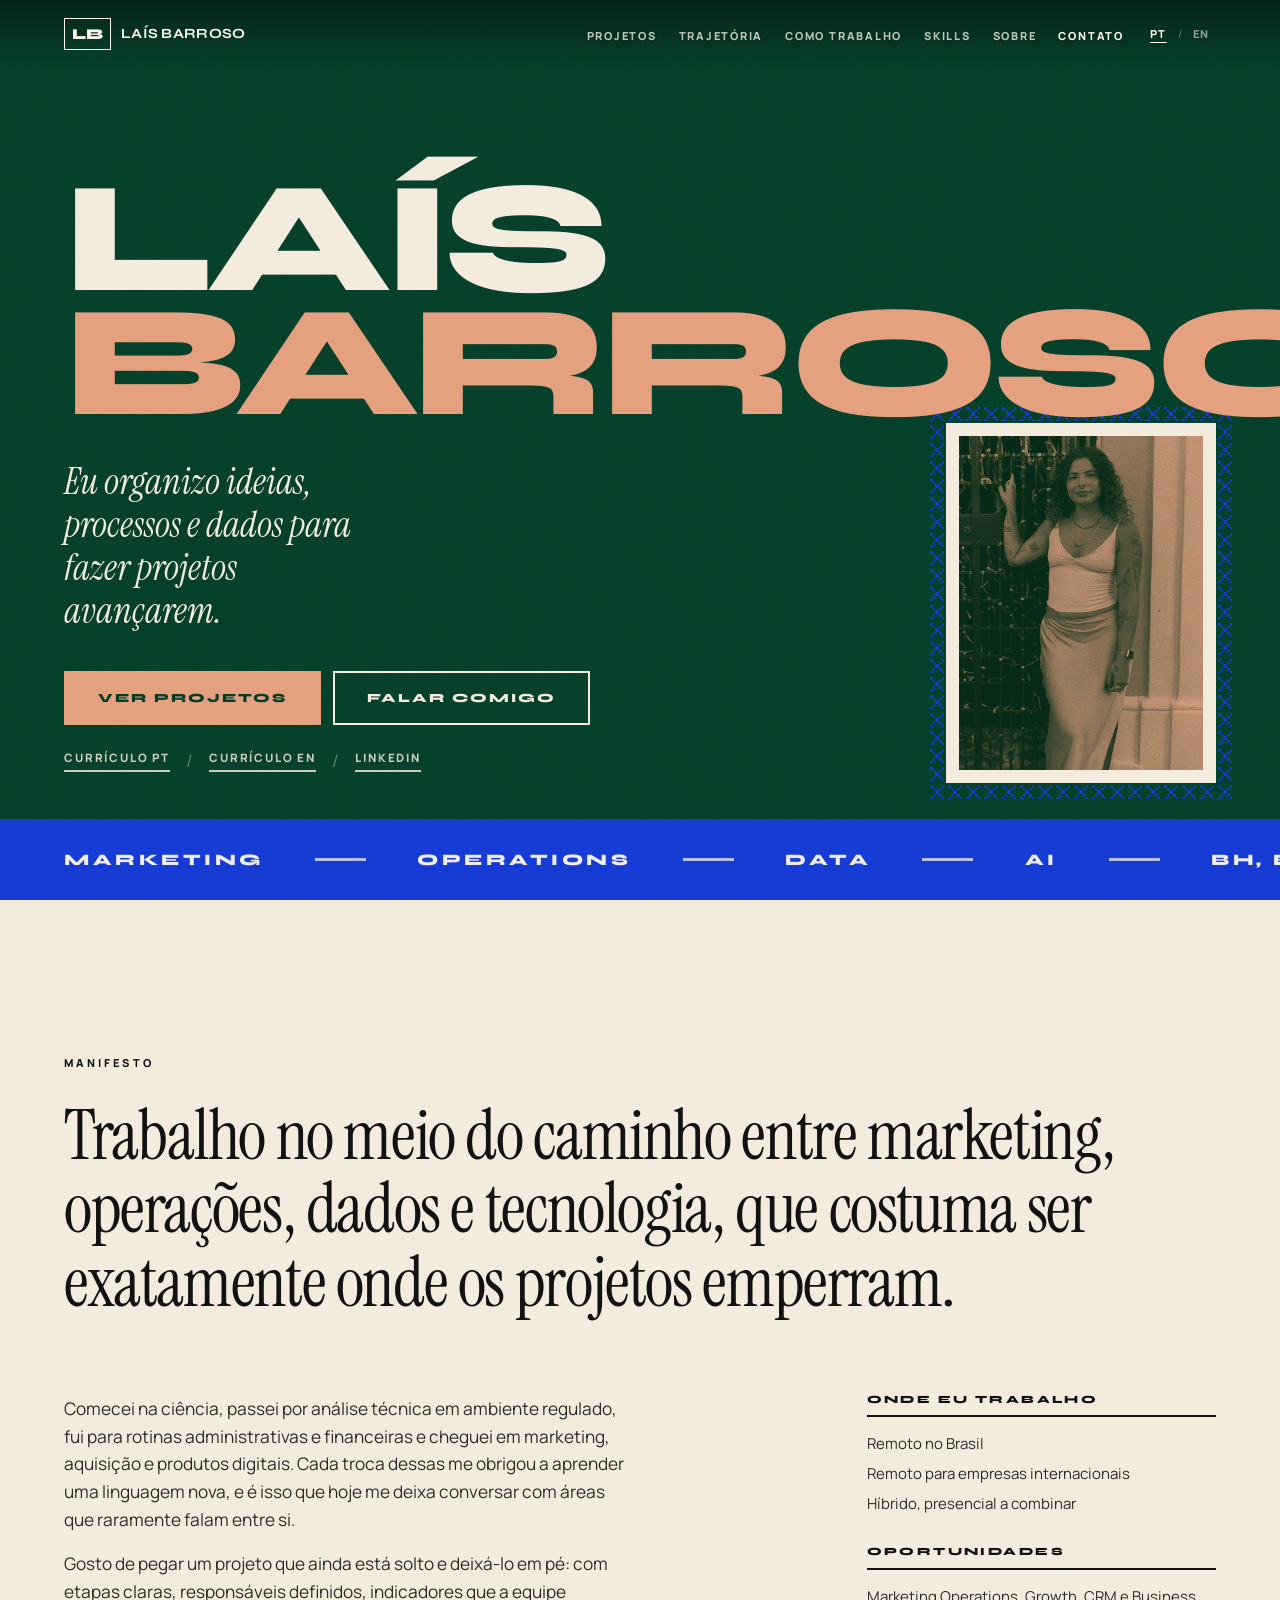
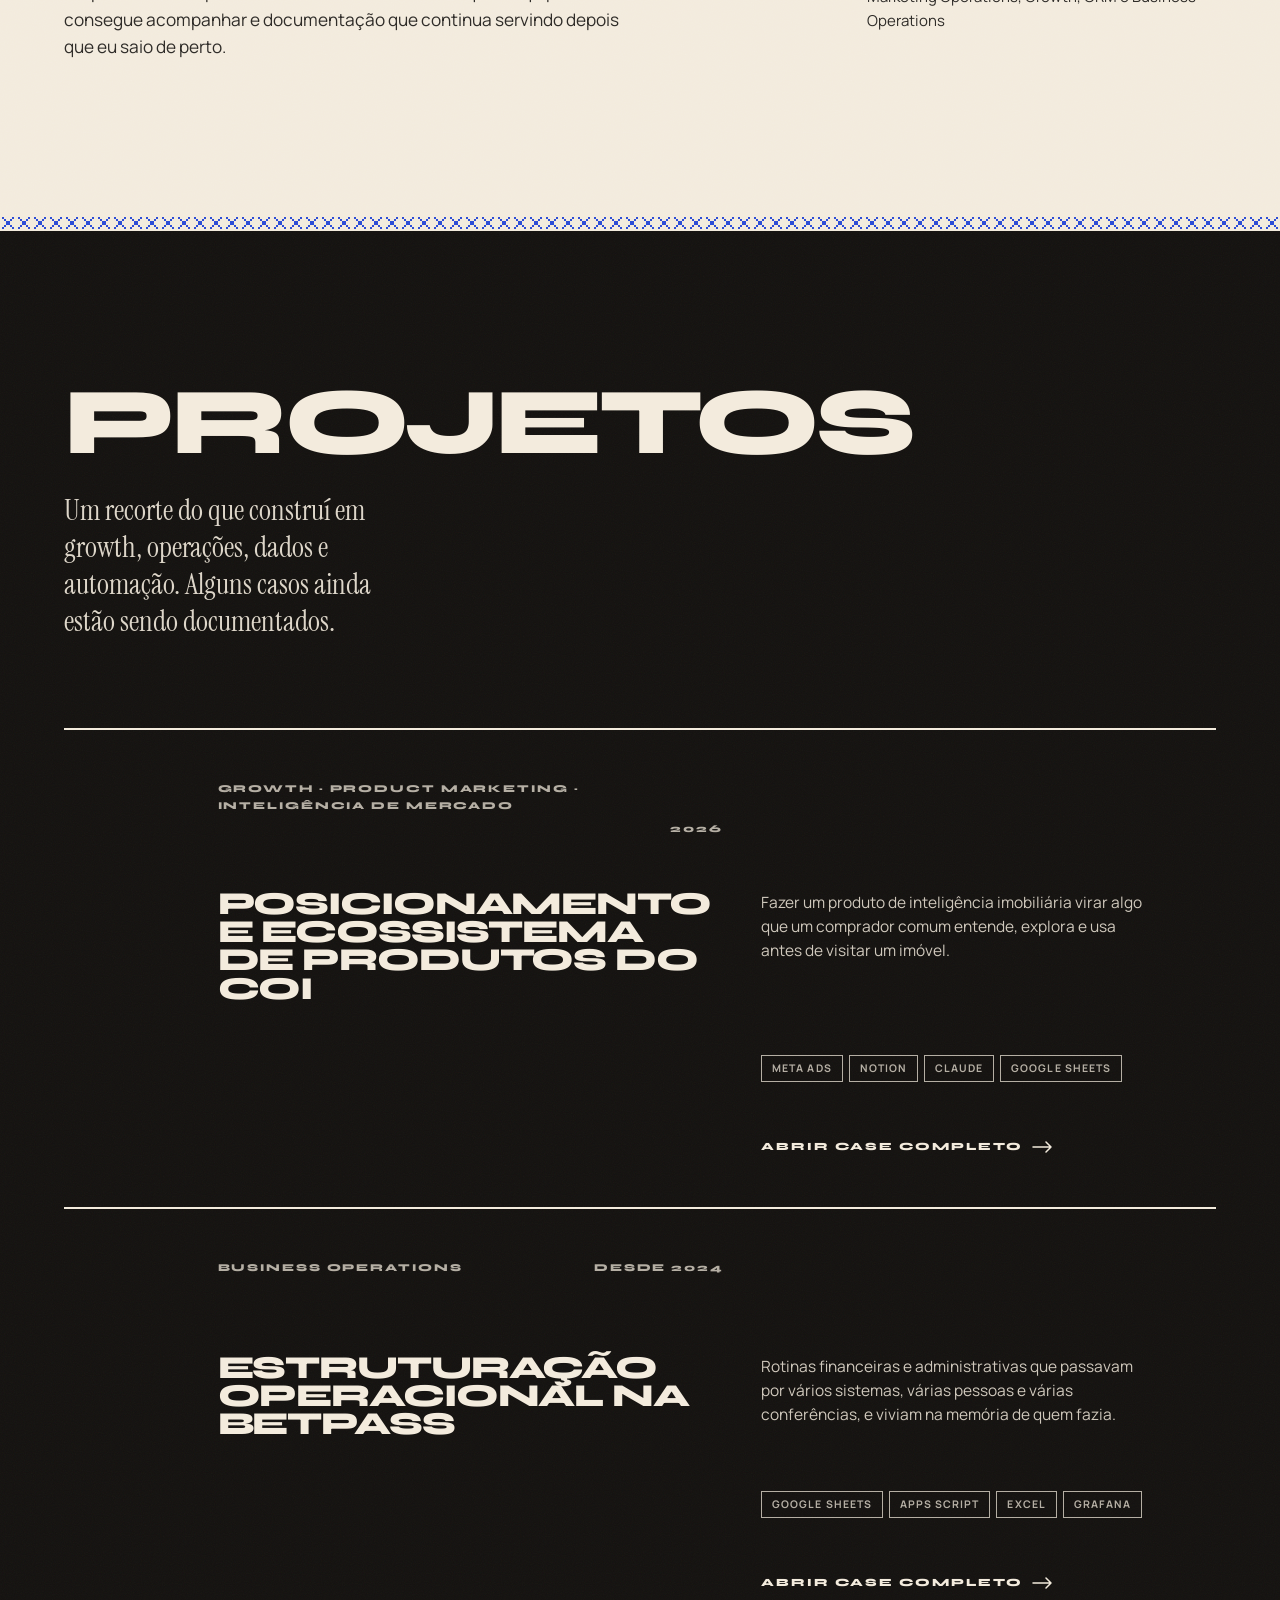
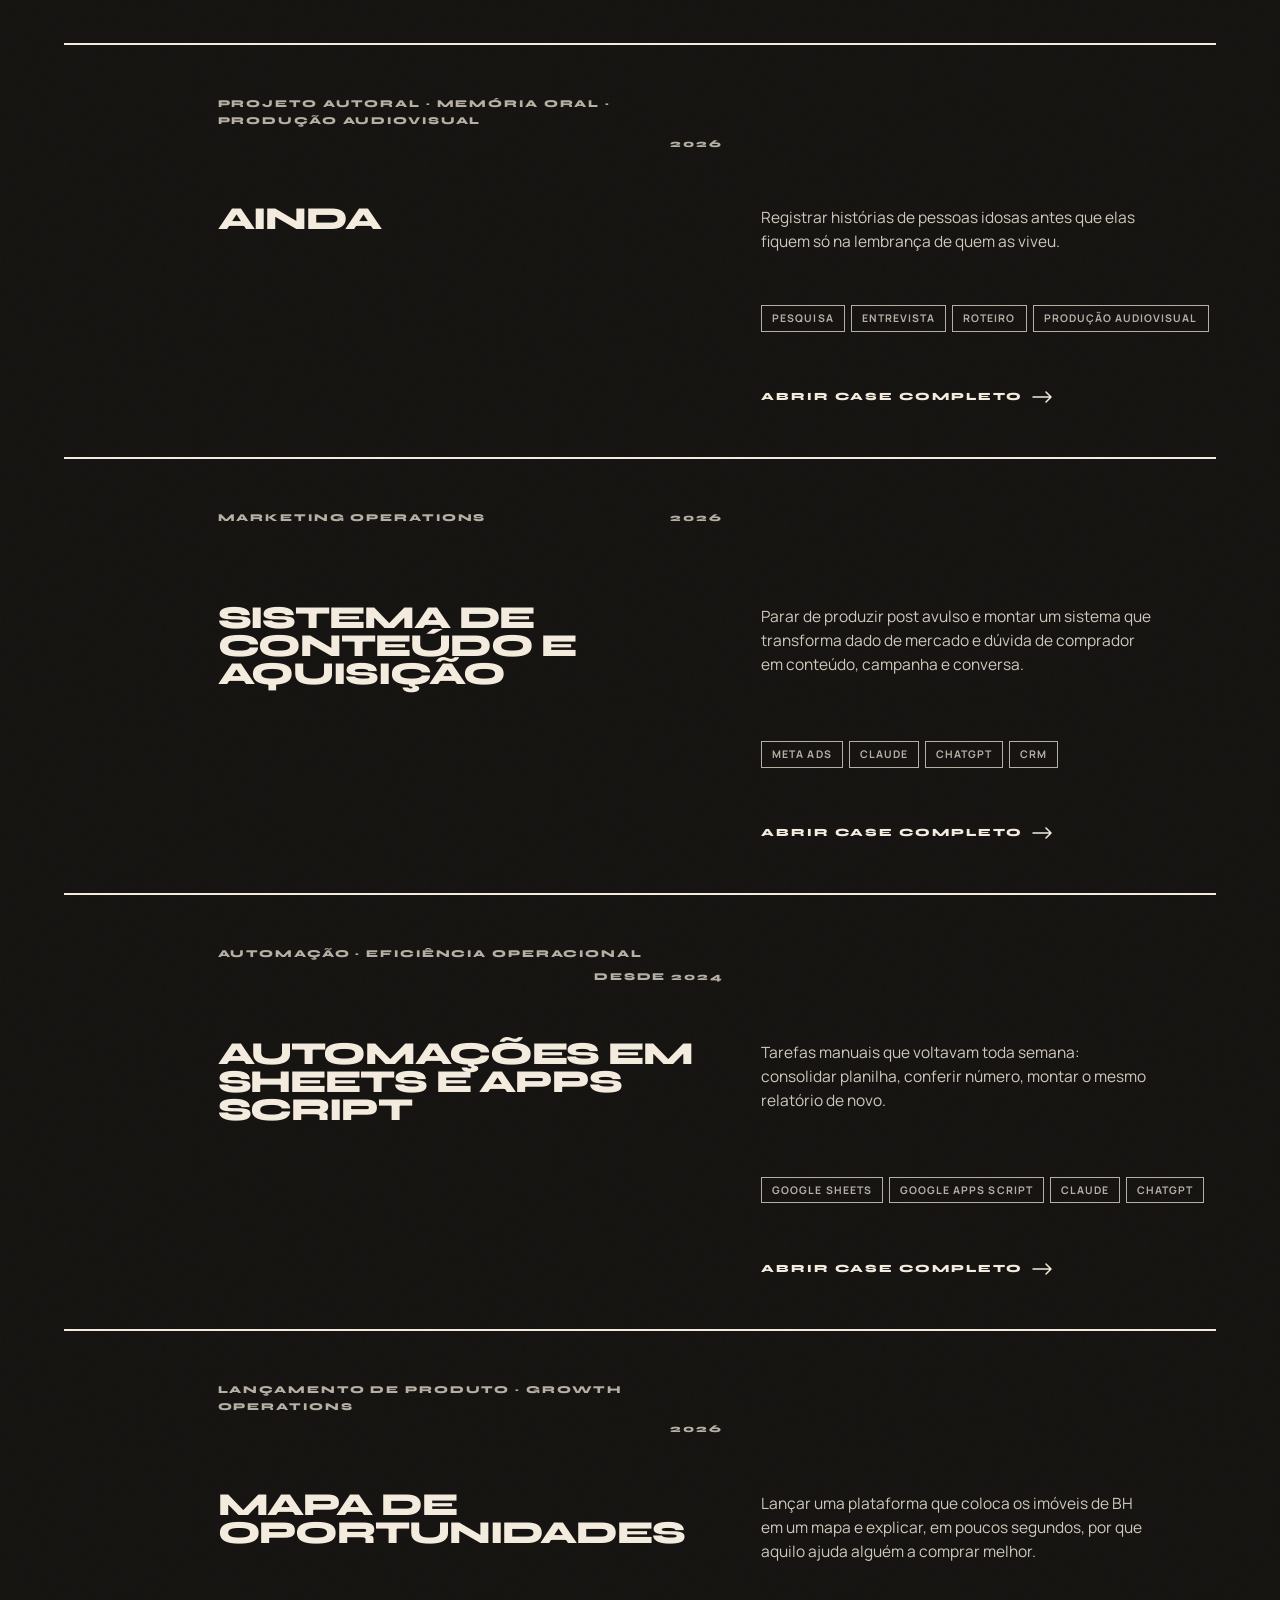
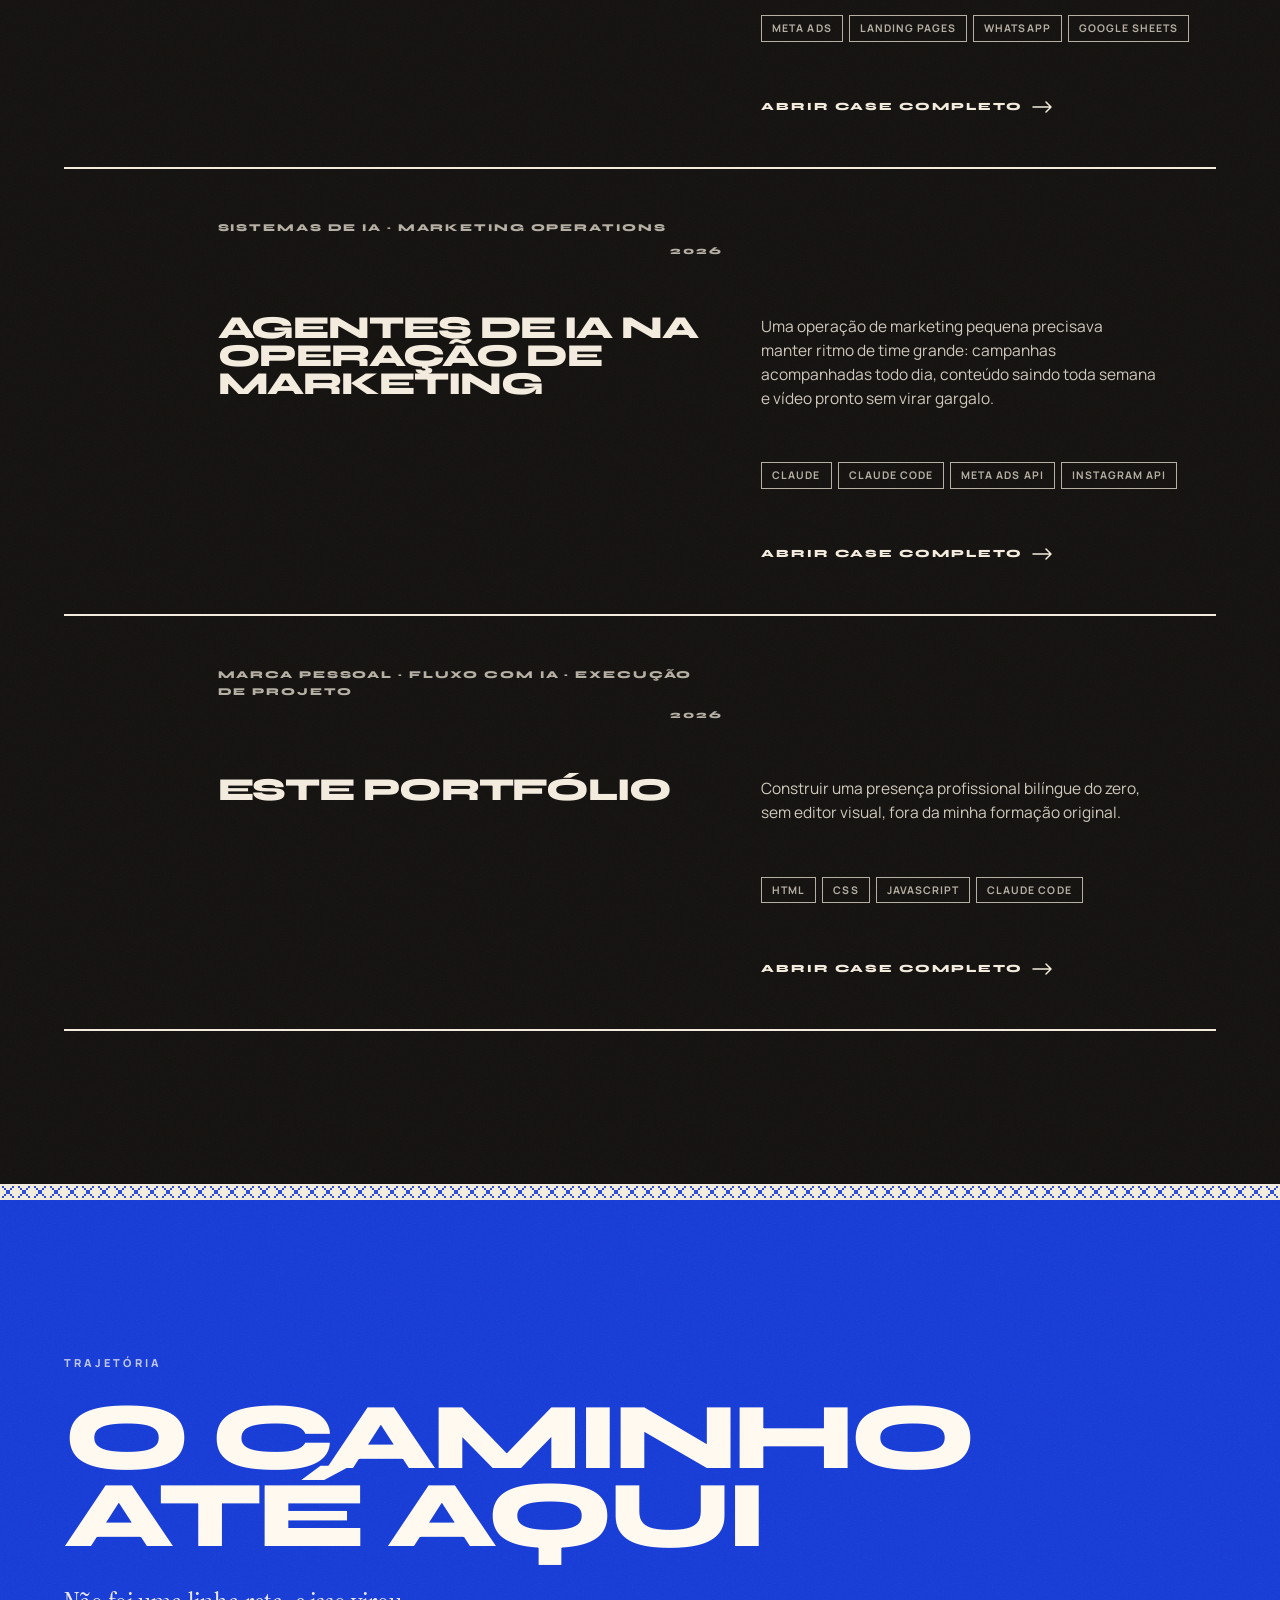
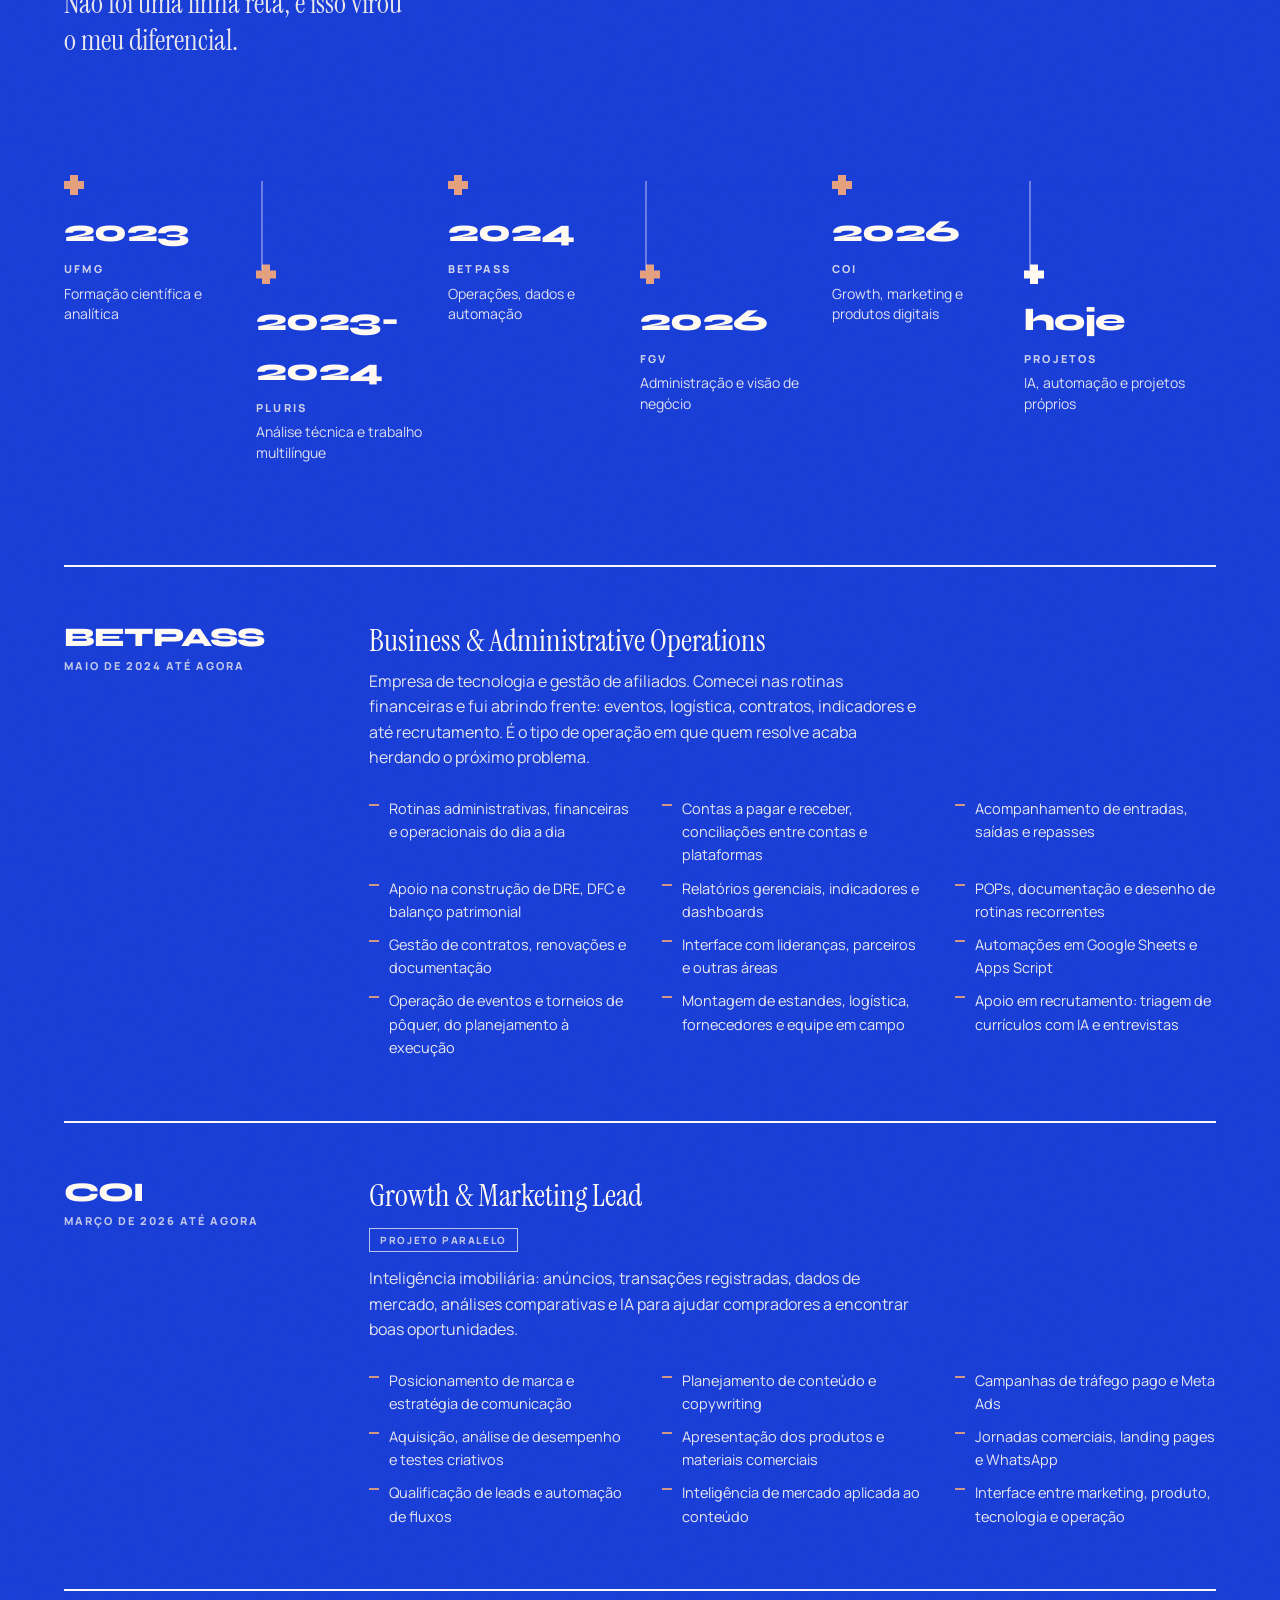
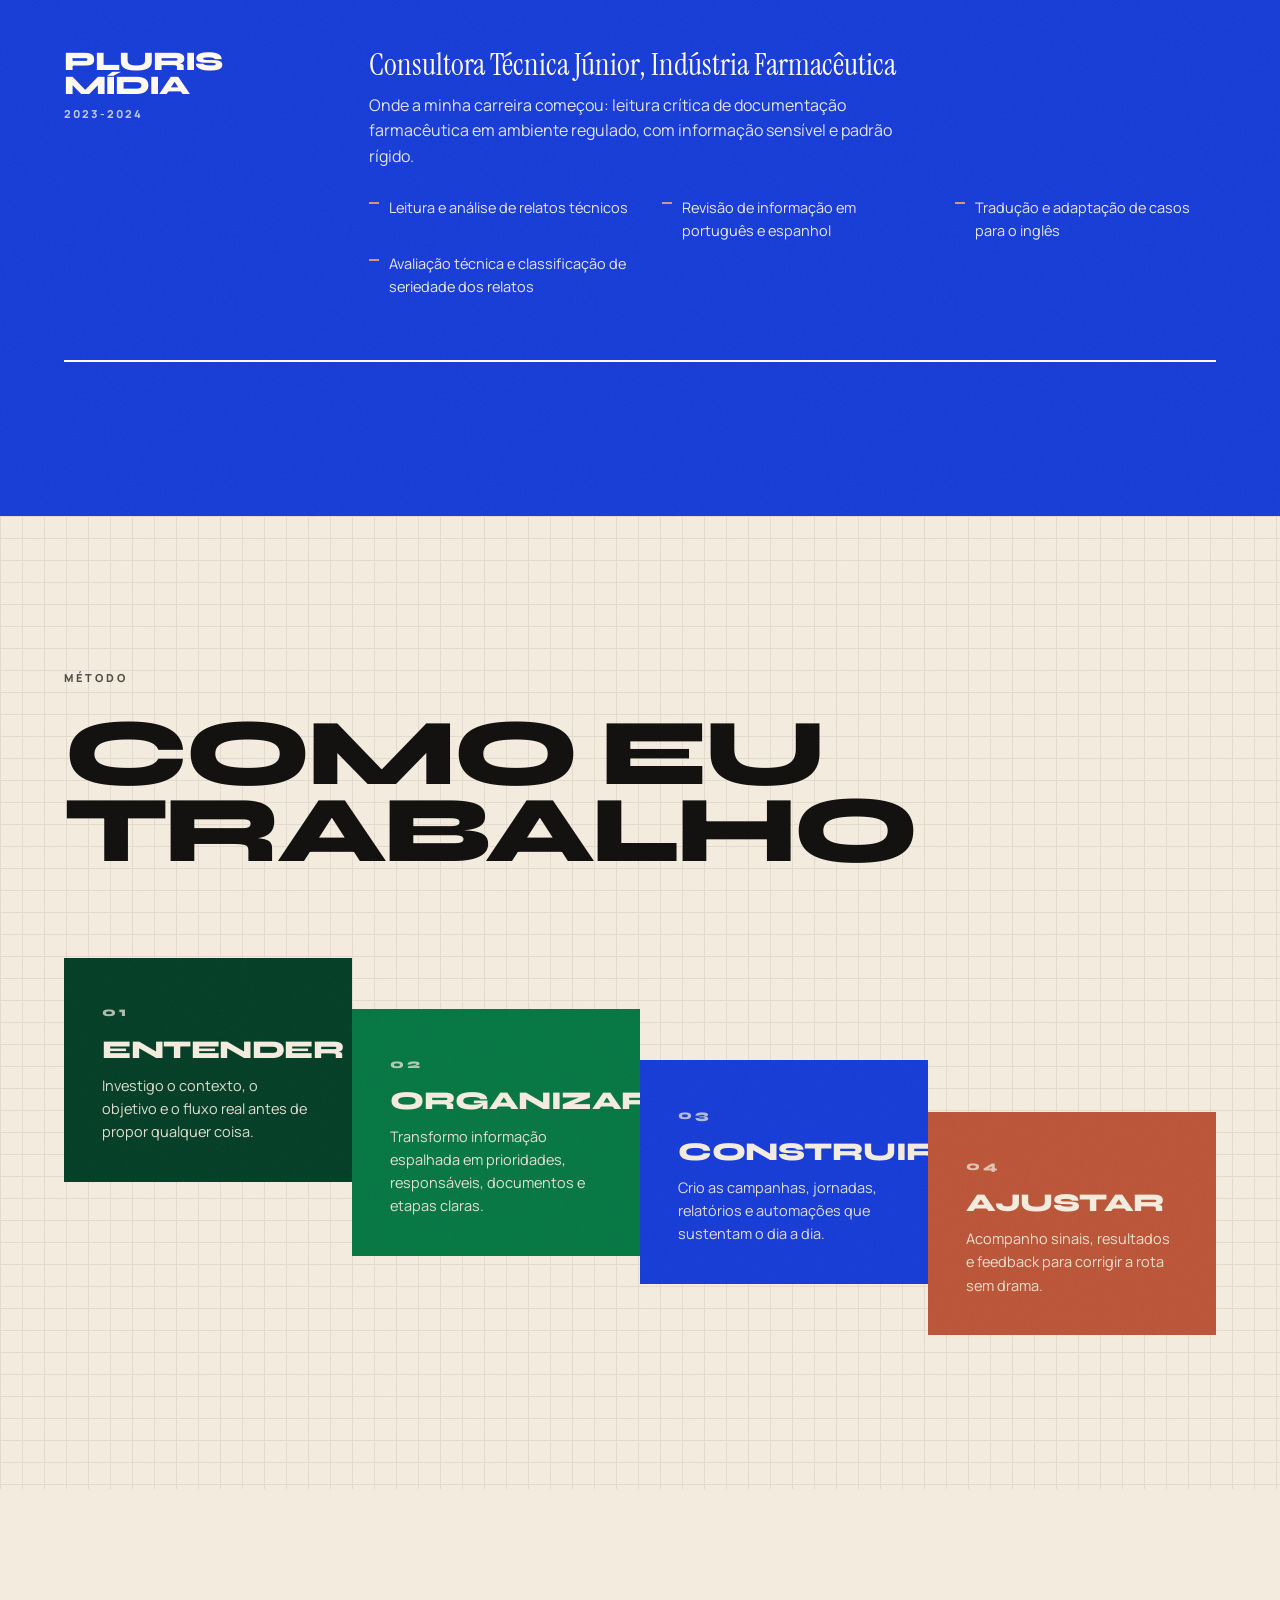
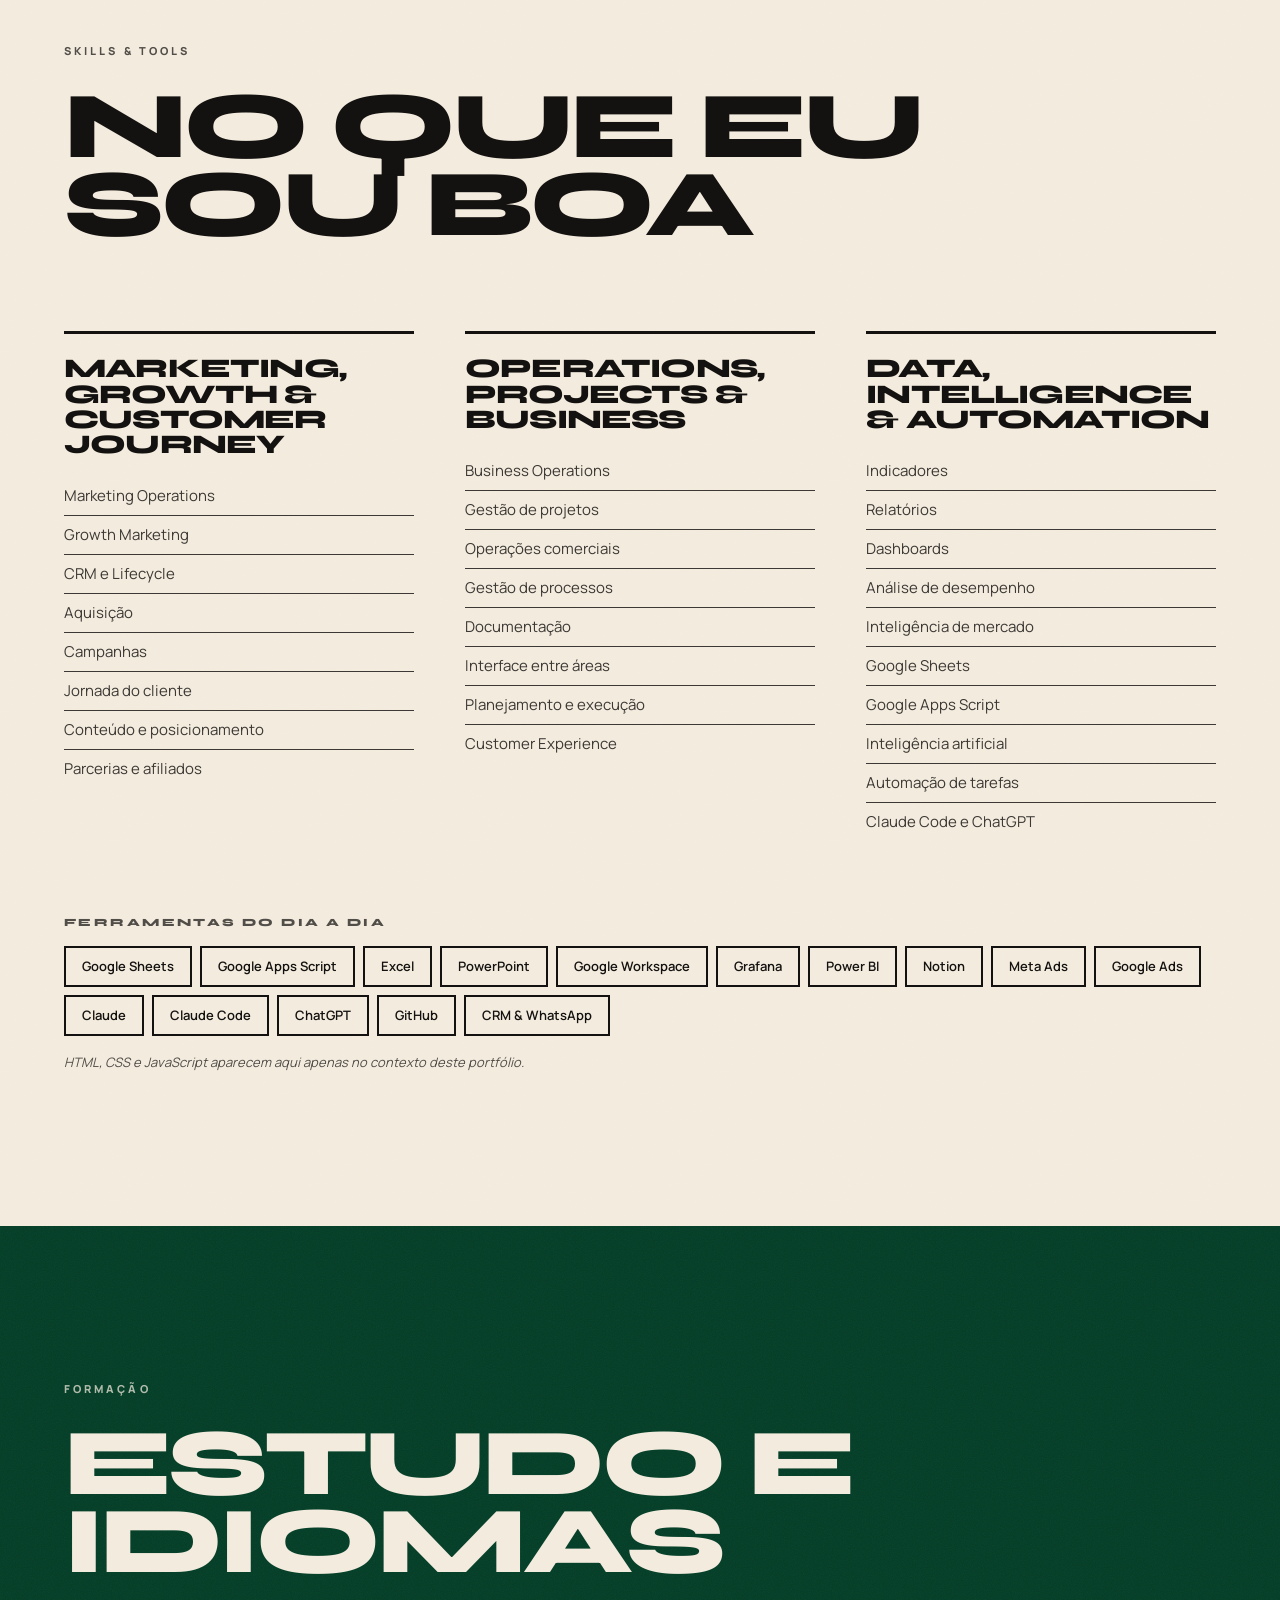
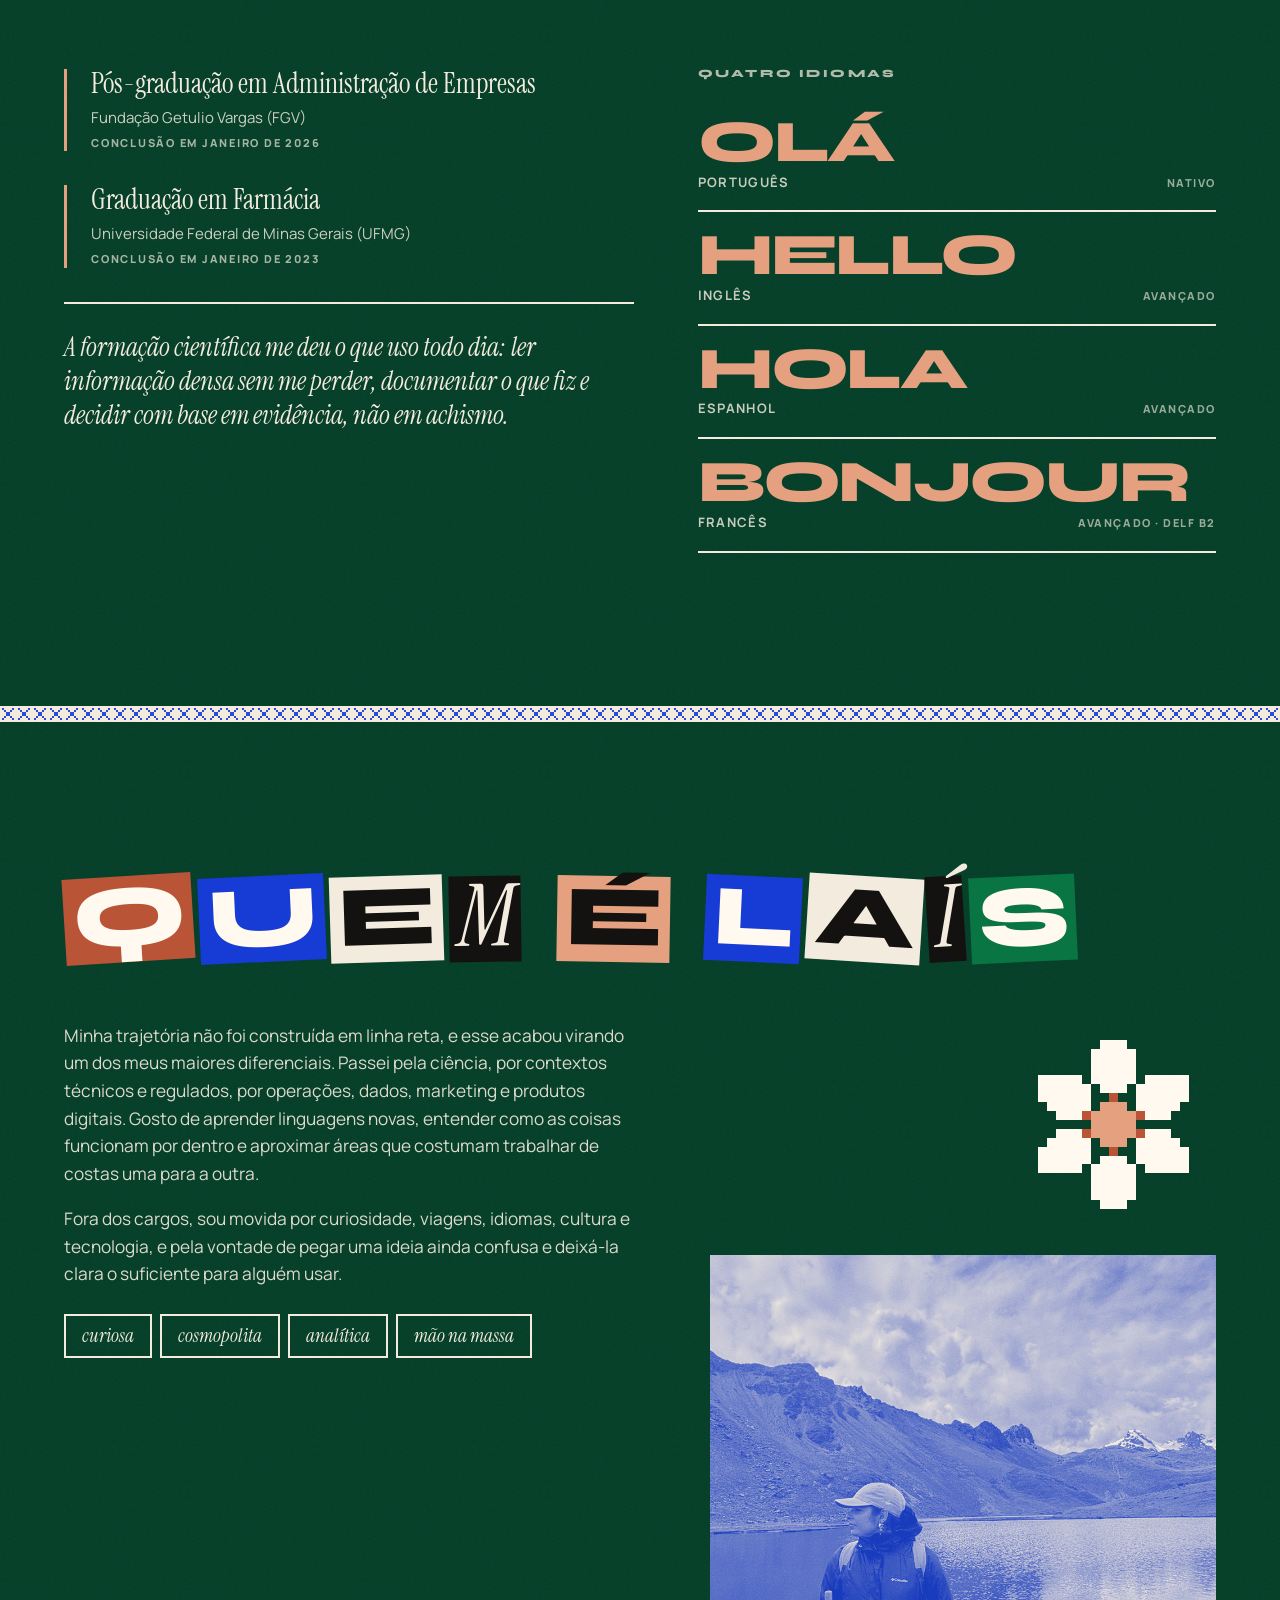
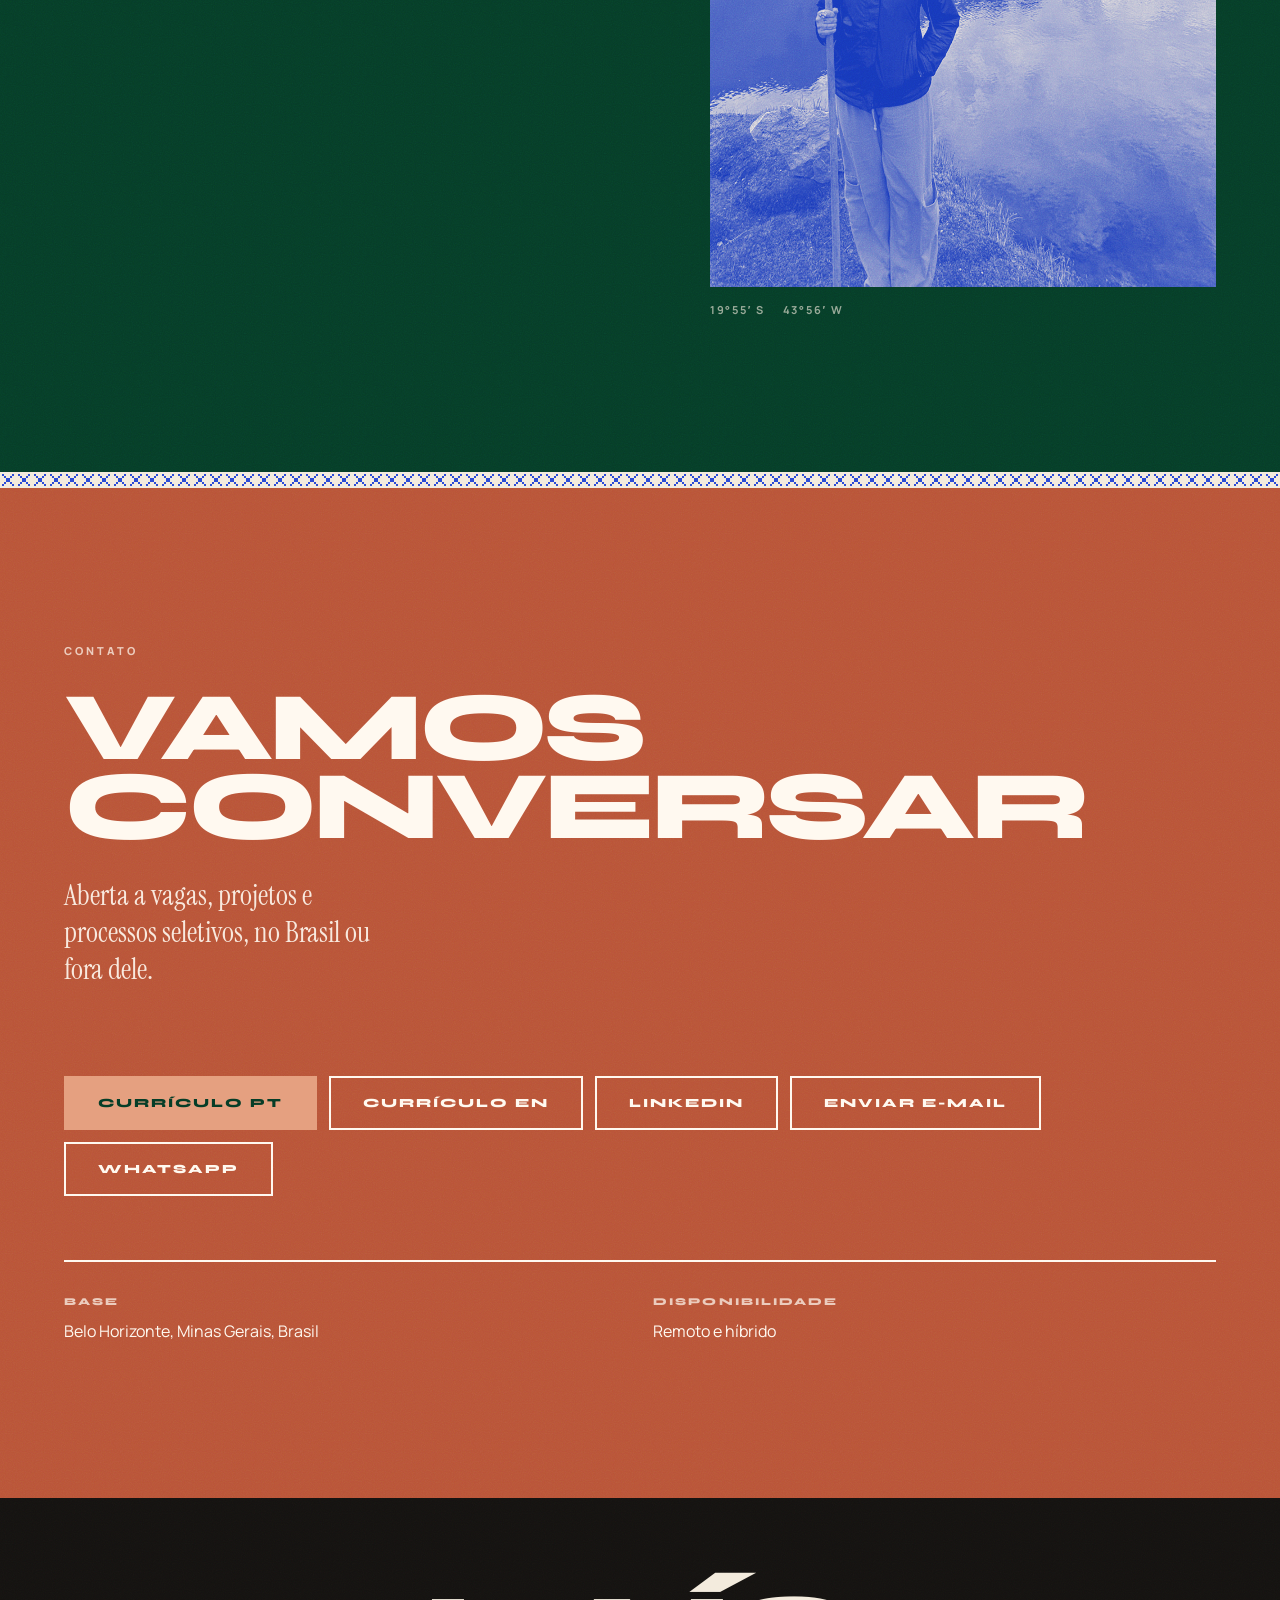
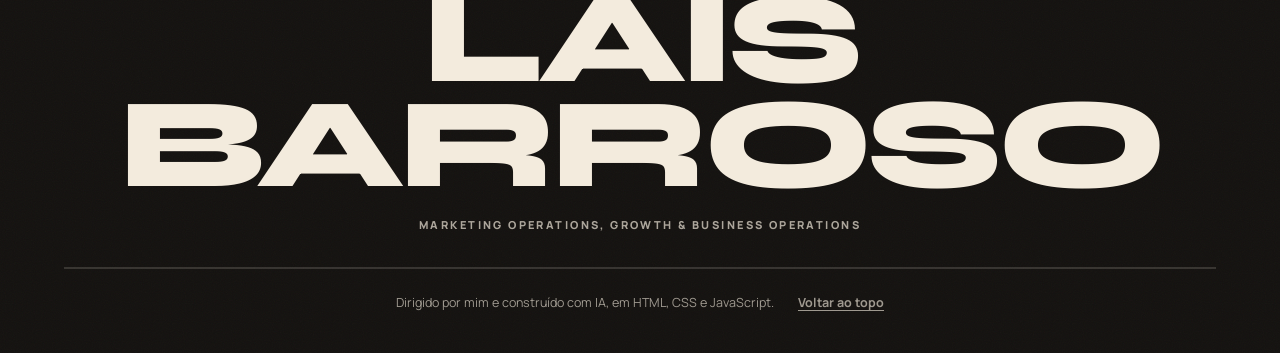
==== index.html @ 5da49f1d "copy: bloco "onde eu trabalho" sem citar cidade Co-Authored-By: Claude Opus 5 (1M context) <noreply@" ====
<!DOCTYPE html>
<html lang="pt-BR" class="no-js">
<head>
  <meta charset="UTF-8">
  <meta name="viewport" content="width=device-width, initial-scale=1">

  <title>Laís Barroso · Marketing Operations, Growth &amp; Business Operations</title>
  <meta name="description" content="Laís Barroso trabalha entre marketing, operações, dados e tecnologia. Portfólio de projetos em growth, business operations, inteligência de mercado e automação, em Belo Horizonte.">
  <meta name="author" content="Laís Barroso">
  <meta name="robots" content="index, follow">
  <meta name="theme-color" content="#681F36">
  <link rel="canonical" href="https://lais-b.github.io/lais-barroso-portfolio/">

  <!-- Open Graph -->
  <meta property="og:type" content="profile">
  <meta property="og:site_name" content="Laís Barroso">
  <meta property="og:locale" content="pt_BR">
  <meta property="og:locale:alternate" content="en_US">
  <meta property="og:title" content="Laís Barroso · Marketing Operations, Growth &amp; Business Operations">
  <meta property="og:description" content="Eu organizo ideias, processos e dados para fazer projetos avançarem. Projetos em growth, operações, inteligência de mercado e automação.">
  <meta property="og:url" content="https://lais-b.github.io/lais-barroso-portfolio/">
  <meta property="og:image" content="https://lais-b.github.io/lais-barroso-portfolio/assets/imagens/og-image.jpg">
  <meta property="og:image:alt" content="Laís Barroso · Marketing Operations, Growth &amp; Business Operations">
  <meta property="profile:first_name" content="Laís">
  <meta property="profile:last_name" content="Barroso">

  <!-- Twitter -->
  <meta name="twitter:card" content="summary_large_image">
  <meta name="twitter:title" content="Laís Barroso · Marketing Operations, Growth &amp; Business Operations">
  <meta name="twitter:description" content="Eu organizo ideias, processos e dados para fazer projetos avançarem.">
  <meta name="twitter:image" content="https://lais-b.github.io/lais-barroso-portfolio/assets/imagens/og-image.jpg">

  <!-- Favicon. O ?v= muda o endereço quando o desenho muda: sem isso o
       navegador continua mostrando o ícone antigo que ele guardou. -->
  <link rel="icon" type="image/svg+xml" href="assets/favicon/favicon.svg?v=3">
  <link rel="alternate icon" href="assets/favicon/favicon.ico?v=3">
  <link rel="mask-icon" href="assets/favicon/favicon.svg?v=3" color="#681F36">

  <!-- Fontes próprias (nenhuma requisição externa) -->
  <link rel="preload" href="assets/fonts/InstrumentSerif-latin.woff2" as="font" type="font/woff2" crossorigin>
  <link rel="preload" href="assets/fonts/Manrope-var-latin.woff2" as="font" type="font/woff2" crossorigin>

  <link rel="stylesheet" href="styles.css">
</head>

<body>
  <a class="skip-link" href="#conteudo" data-i18n="a11y.skip">Pular para o conteúdo principal</a>

  <!-- ============================================================
       HEADER
       ============================================================ -->
  <header class="hdr" id="topo">
    <a class="hdr-brand" href="#topo" data-i18n-aria-label="a11y.brand" aria-label="Laís Barroso, início">
      <span class="hdr-mark" aria-hidden="true">LB</span>
      <span class="hdr-name">Laís Barroso</span>
    </a>

    <nav class="hdr-nav" id="nav" data-i18n-aria-label="a11y.nav" aria-label="Navegação principal">
      <ul>
        <li><a href="#projetos"   data-i18n="nav.work">Projetos</a></li>
        <li><a href="#trajetoria" data-i18n="nav.path">Trajetória</a></li>
        <li><a href="#metodo"     data-i18n="nav.how">Como trabalho</a></li>
        <li><a href="#skills"     data-i18n="nav.skills">Skills</a></li>
        <li><a href="#sobre"      data-i18n="nav.about">Sobre</a></li>
        <li><a href="#contato"    data-i18n="nav.contact">Contato</a></li>
      </ul>
    </nav>

    <div class="hdr-actions">
      <div class="lang" role="group" data-i18n-aria-label="a11y.langGroup" aria-label="Selecionar idioma">
        <button type="button" class="lang-b is-on" data-lang="pt" aria-pressed="true">PT</button>
        <span class="lang-sep" aria-hidden="true">/</span>
        <button type="button" class="lang-b" data-lang="en" aria-pressed="false">EN</button>
      </div>
      <button type="button" class="burger" id="burger" aria-expanded="false" aria-controls="nav"
              data-i18n-aria-label="a11y.menuOpen" aria-label="Abrir menu">
        <span aria-hidden="true"></span><span aria-hidden="true"></span>
      </button>
    </div>
  </header>

  <main id="conteudo">

    <!-- ============================================================
         1. HERO — COLAGEM
         ============================================================ -->
    <section class="hero" aria-labelledby="hero-h1">
      <!-- retrato em duotone, sangrando pela direita -->
      <div class="hero-photo" aria-hidden="true">
        <div class="duo duo-forest"><img src="assets/imagens/lais-hero.jpg" alt=""></div>
      </div>

      <div class="hero-inner">
        <div class="hero-text">
          <h1 class="hero-name" id="hero-h1">
            <span class="hero-n1 an" data-an="2" data-i18n="hero.first">Laís</span>
            <span class="hero-n2 an" data-an="3" data-i18n="hero.last">Barroso</span>
          </h1>

          <p class="hero-role an" data-an="4" data-i18n="hero.headline">Marketing Operations, Growth &amp; Business Operations</p>

          <p class="hero-tag an" data-an="5" data-i18n="hero.tagline">Eu organizo ideias, processos e dados para fazer projetos avançarem.</p>

          <div class="hero-cta an" data-an="6">
            <a class="btn btn-fill" href="#projetos" data-i18n="btn.work">Ver projetos</a>
            <a class="btn btn-line" href="#contato" data-i18n="btn.contact">Falar comigo</a>
          </div>

          <div class="hero-files an" data-an="7" id="hero-files"></div>
        </div>

      </div>

      <!-- faixa: as disciplinas em marcha -->
      <div class="hero-band" aria-hidden="true">
        <span data-i18n="hero.stamp1">marketing</span><i></i>
        <span data-i18n="hero.stamp2">operations</span><i></i>
        <span data-i18n="hero.stamp3">data</span><i></i>
        <span data-i18n="hero.stamp4">AI</span><i></i>
        <span data-i18n="hero.locationTag">BH, Brazil</span>
      </div>
    </section>

    <!-- ============================================================
         2. MANIFESTO
         ============================================================ -->
    <section class="sec s-cream manifesto" aria-labelledby="man-h">
      <p class="eyebrow rv" data-i18n="manifesto.eyebrow">Manifesto</p>
      <h2 class="man-lead rv" id="man-h" data-i18n="manifesto.lead">Trabalho no meio do caminho entre marketing, operações, dados e tecnologia, que costuma ser exatamente onde os projetos emperram.</h2>
      <div class="man-body">
        <div class="man-col rv">
          <p data-i18n="manifesto.p1">Comecei na ciência, passei por análise técnica em ambiente regulado, fui para rotinas administrativas e financeiras e cheguei em marketing, aquisição e produtos digitais.</p>
          <p data-i18n="manifesto.p2">Gosto de pegar um projeto que ainda está solto e deixá-lo em pé.</p>
        </div>
        <aside class="man-side rv">
          <div class="man-block">
            <h3 data-i18n="manifesto.availTitle">Onde eu trabalho</h3>
            <ul>
              <li data-i18n="manifesto.avail1">Remoto no Brasil</li>
              <li data-i18n="manifesto.avail2">Remoto para empresas internacionais</li>
              <li data-i18n="manifesto.avail3">Híbrido, presencial a combinar</li>
            </ul>
          </div>
          <div class="man-block">
            <h3 data-i18n="manifesto.levelTitle">Oportunidades</h3>
            <p data-i18n="manifesto.level">Marketing Operations, Growth, CRM e Business Operations</p>
          </div>
        </aside>
      </div>
    </section>

    <!-- ============================================================
         3. SELECTED WORK
         ============================================================ -->
    <div class="stitch-band" aria-hidden="true"></div>
    <section class="sec s-ink work" id="projetos" aria-labelledby="work-h">
      <div class="work-head">
        <div class="sec-head rv">
          <p class="scrawl" aria-hidden="true"><span data-i18n="work.eyebrow">selected work</span></p>
          <h2 class="sec-title" id="work-h" data-i18n="work.title">Projetos</h2>
          <p class="sec-lead" data-i18n="work.lead">Um recorte do que construí em growth, operações, dados e automação.</p>
        </div>

        <div class="work-stk rv" aria-hidden="true">
          <!-- pasta "ongoing projects" -->
          <div class="stk folder">
            <span class="fld-tab" data-i18n="stk.ongoing">ongoing projects</span>
            <span class="fld-body"><i></i><i></i><i></i></span>
          </div>
          <!-- funil desenhado à mão -->
          <div class="stk funnel">
            <svg viewBox="0 0 92 76" fill="none">
              <path d="M6 8h80M14 26h64M26 44h40M36 62h20" stroke="currentColor" stroke-width="2.4" stroke-linecap="round"/>
              <path d="M6 8L36 68M86 8L56 68" stroke="currentColor" stroke-width="1.6" stroke-linecap="round" opacity=".55"/>
            </svg>
            <span data-i18n="stk.funnel">funil</span>
          </div>
        </div>
      </div>
      <div class="work-grid" id="work-grid"></div>
    </section>

    <!-- ============================================================
         4. TRAJETÓRIA
         ============================================================ -->
    <div class="stitch-band" aria-hidden="true"></div>
    <section class="sec s-ultra path" id="trajetoria" aria-labelledby="path-h">
      <div class="sec-head rv">
        <p class="eyebrow" data-i18n="path.eyebrow">Trajetória</p>
        <h2 class="sec-title" id="path-h" data-i18n="path.title">O caminho até aqui</h2>
        <p class="sec-lead" data-i18n="path.lead">Não foi uma linha reta, e isso virou o meu diferencial.</p>
      </div>

      <ol class="tl rv" id="timeline" data-i18n-aria-label="a11y.timeline" aria-label="Linha do tempo profissional"></ol>

      <div class="xp" id="xp-list"></div>
    </section>

    <!-- ============================================================
         5. COMO EU TRABALHO
         ============================================================ -->
    <section class="sec s-cream stitch-grid how" id="metodo" aria-labelledby="how-h">
      <div class="sec-head rv">
        <p class="eyebrow" data-i18n="how.eyebrow">Método</p>
        <h2 class="sec-title" id="how-h" data-i18n="how.title">Como eu trabalho</h2>
      </div>

      <!-- bloquinho de checklist -->
      <div class="stk pad rv" aria-hidden="true">
        <span class="pad-rings"><i></i><i></i><i></i><i></i></span>
        <b data-i18n="stk.checkTitle">to do</b>
        <ul>
          <li><svg viewBox="0 0 16 12" fill="none"><path d="M1 6l4.5 4.5L15 1.5" stroke="currentColor" stroke-width="2.2" stroke-linecap="round" stroke-linejoin="round"/></svg><span data-i18n="stk.check1">mapear o fluxo real</span></li>
          <li><svg viewBox="0 0 16 12" fill="none"><path d="M1 6l4.5 4.5L15 1.5" stroke="currentColor" stroke-width="2.2" stroke-linecap="round" stroke-linejoin="round"/></svg><span data-i18n="stk.check2">escrever o processo</span></li>
          <li><svg viewBox="0 0 16 12" fill="none"><path d="M1 6l4.5 4.5L15 1.5" stroke="currentColor" stroke-width="2.2" stroke-linecap="round" stroke-linejoin="round"/></svg><span data-i18n="stk.check3">automatizar o resto</span></li>
        </ul>
      </div>
      <ol class="how-grid">
        <li class="how-step rv"><span class="how-n" aria-hidden="true">01</span>
          <h3 data-i18n="how.1.title">Entender</h3>
          <p data-i18n="how.1.text">Investigo o contexto, o objetivo e o fluxo real antes de propor qualquer coisa.</p></li>
        <li class="how-step rv"><span class="how-n" aria-hidden="true">02</span>
          <h3 data-i18n="how.2.title">Organizar</h3>
          <p data-i18n="how.2.text">Transformo informação espalhada em prioridades, responsáveis, documentos e etapas claras.</p></li>
        <li class="how-step rv"><span class="how-n" aria-hidden="true">03</span>
          <h3 data-i18n="how.3.title">Construir</h3>
          <p data-i18n="how.3.text">Crio as campanhas, jornadas, relatórios e automações que sustentam o dia a dia.</p></li>
        <li class="how-step rv"><span class="how-n" aria-hidden="true">04</span>
          <h3 data-i18n="how.4.title">Ajustar</h3>
          <p data-i18n="how.4.text">Acompanho sinais, resultados e feedback para corrigir a rota sem drama.</p></li>
      </ol>
    </section>

    <!-- ============================================================
         6. SKILLS & TOOLS
         ============================================================ -->
    <section class="sec s-cream skills" id="skills" aria-labelledby="skills-h">
      <div class="sec-head rv">
        <p class="eyebrow" data-i18n="skills.eyebrow">Skills &amp; tools</p>
        <h2 class="sec-title" id="skills-h" data-i18n="skills.title">No que eu sou boa</h2>
      </div>
      <div class="pillars" id="pillars"></div>
      <div class="tools-row">
        <div class="tools rv">
          <h3 data-i18n="skills.toolsTitle">Ferramentas do dia a dia</h3>
          <ul id="tools-list"></ul>
          <p class="tools-note" data-i18n="skills.toolsNote">HTML, CSS e JavaScript aparecem aqui apenas no contexto deste portfólio.</p>
        </div>

        <div class="tools-stk rv" aria-hidden="true">
          <!-- mini planilha -->
          <div class="stk sheet">
            <span class="sh-head"><i></i><i></i><i></i></span>
            <span class="sh-grid"><i></i><i></i><i></i><i></i><i></i><i></i><i></i><i></i><i></i><i></i><i></i><i></i></span>
            <em data-i18n="stk.sheet">planilha</em>
          </div>
          <!-- janelinha de dashboard -->
          <div class="stk dash">
            <span class="dw-bar"><i></i><i></i><i></i></span>
            <span class="dw-plot"><i style="height:34%"></i><i style="height:62%"></i><i style="height:46%"></i><i style="height:82%"></i><i style="height:56%"></i></span>
            <em data-i18n="stk.dash">dashboard</em>
          </div>
        </div>
      </div>
    </section>

    <!-- ============================================================
         7. FORMAÇÃO E IDIOMAS
         ============================================================ -->
    <section class="sec s-forest edu" aria-labelledby="edu-h">
      <div class="sec-head rv">
        <p class="eyebrow" data-i18n="edu.eyebrow">Formação</p>
        <h2 class="sec-title" id="edu-h" data-i18n="edu.title">Estudo e idiomas</h2>
      </div>

      <div class="edu-grid">
        <div class="edu-col rv">
          <article class="edu-item">
            <h3 data-i18n="edu.fgv.degree">Pós-graduação em Administração de Empresas</h3>
            <p class="edu-school" data-i18n="edu.fgv.school">Fundação Getulio Vargas (FGV)</p>
            <p class="edu-when" data-i18n="edu.fgv.period">Conclusão em janeiro de 2026</p>
          </article>
          <article class="edu-item">
            <h3 data-i18n="edu.ufmg.degree">Graduação em Farmácia</h3>
            <p class="edu-school" data-i18n="edu.ufmg.school">Universidade Federal de Minas Gerais (UFMG)</p>
            <p class="edu-when" data-i18n="edu.ufmg.period">Conclusão em janeiro de 2023</p>
          </article>
          <p class="edu-note" data-i18n="edu.scienceNote">A formação científica me deu o que uso todo dia.</p>
        </div>

        <div class="langs rv">
          <!-- carimbo de passaporte -->
          <div class="stk passport" aria-hidden="true">
            <span class="pp-ring">
              <b data-i18n="stk.langs">PT · EN · ES · FR</b>
              <i data-i18n="stk.passport">quatro idiomas</i>
            </span>
          </div>
          <h3 class="langs-t" data-i18n="edu.langTitle">Quatro idiomas</h3>
          <ul>
            <li><span class="lg-word" lang="pt">Olá</span><span class="lg-name" data-i18n="edu.lang1.name">Português</span><span class="lg-lv" data-i18n="edu.lang1.level">Nativo</span></li>
            <li><span class="lg-word" lang="en">Hello</span><span class="lg-name" data-i18n="edu.lang2.name">Inglês</span><span class="lg-lv" data-i18n="edu.lang2.level">Avançado</span></li>
            <li><span class="lg-word" lang="es">Hola</span><span class="lg-name" data-i18n="edu.lang3.name">Espanhol</span><span class="lg-lv" data-i18n="edu.lang3.level">Avançado</span></li>
            <li><span class="lg-word" lang="fr">Bonjour</span><span class="lg-name" data-i18n="edu.lang4.name">Francês</span><span class="lg-lv" data-i18n="edu.lang4.level">Avançado · DELF B2</span></li>
          </ul>
        </div>
      </div>
    </section>

    <!-- ============================================================
         8. ALÉM DO CURRÍCULO
         ============================================================ -->
    <div class="stitch-band" aria-hidden="true"></div>
    <section class="sec s-forest about" id="sobre" aria-labelledby="about-h">
      <h2 class="ransom rv" id="about-h" data-ransom="about.ransom">
        <span class="sr-only">Quem é Laís</span>
        <span class="ransom-wrap" aria-hidden="true"></span>
      </h2>

      <div class="about-grid">
        <div class="about-text rv">
          <p data-i18n="about.p1">Minha trajetória não foi construída em linha reta.</p>
          <p data-i18n="about.p2">Fora dos cargos, sou movida por curiosidade, viagens, idiomas, cultura e tecnologia.</p>
          <ul class="about-tags">
            <li data-i18n="about.tag1">curiosa</li>
            <li data-i18n="about.tag2">cosmopolita</li>
            <li data-i18n="about.tag3">analítica</li>
            <li data-i18n="about.tag4">mão na massa</li>
          </ul>
        </div>
        <div class="about-collage rv">
          <svg xmlns='http://www.w3.org/2000/svg' viewBox='0 0 23 23' shape-rendering='crispEdges' class='stitch-flower' aria-hidden='true'><g fill='currentColor'><rect x='10' y='2' width='3' height='1'/><rect x='9' y='3' width='5' height='1'/><rect x='9' y='4' width='5' height='1'/><rect x='9' y='5' width='5' height='1'/><rect x='3' y='6' width='5' height='1'/><rect x='9' y='6' width='5' height='1'/><rect x='15' y='6' width='5' height='1'/><rect x='3' y='7' width='6' height='1'/><rect x='10' y='7' width='3' height='1'/><rect x='14' y='7' width='6' height='1'/><rect x='3' y='8' width='6' height='1'/><rect x='14' y='8' width='6' height='1'/><rect x='4' y='9' width='5' height='1'/><rect x='14' y='9' width='5' height='1'/><rect x='5' y='10' width='3' height='1'/><rect x='15' y='10' width='3' height='1'/><rect x='5' y='12' width='3' height='1'/><rect x='15' y='12' width='3' height='1'/><rect x='4' y='13' width='5' height='1'/><rect x='14' y='13' width='5' height='1'/><rect x='3' y='14' width='6' height='1'/><rect x='14' y='14' width='6' height='1'/><rect x='3' y='15' width='6' height='1'/><rect x='10' y='15' width='3' height='1'/><rect x='14' y='15' width='6' height='1'/><rect x='3' y='16' width='5' height='1'/><rect x='9' y='16' width='5' height='1'/><rect x='15' y='16' width='5' height='1'/><rect x='9' y='17' width='5' height='1'/><rect x='9' y='18' width='5' height='1'/><rect x='9' y='19' width='5' height='1'/><rect x='10' y='20' width='3' height='1'/></g><g fill='var(--terracotta)'><rect x='11' y='8' width='1' height='1'/><rect x='8' y='10' width='1' height='1'/><rect x='14' y='10' width='1' height='1'/><rect x='8' y='12' width='1' height='1'/><rect x='14' y='12' width='1' height='1'/><rect x='11' y='14' width='1' height='1'/></g><g fill='var(--peach)'><rect x='10' y='9' width='3' height='1'/><rect x='9' y='10' width='5' height='1'/><rect x='9' y='11' width='5' height='1'/><rect x='9' y='12' width='5' height='1'/><rect x='10' y='13' width='3' height='1'/></g></svg>

          <div class="duo duo-ultra about-photo">
            <img src="assets/imagens/lais-lagoa.jpg" alt="" loading="lazy">
          </div>
          <span class="tape tape-3" aria-hidden="true"></span>

          <!-- mini mapa com pino -->
          <div class="stk minimap" aria-hidden="true">
            <svg viewBox="0 0 120 96" fill="none">
              <path d="M8 26 38 12l34 12 36-12v58l-36 14-34-14-30 12z" fill="currentColor" opacity=".13"/>
              <path d="M8 26 38 12l34 12 36-12v58l-36 14-34-14-30 12z" stroke="currentColor" stroke-width="1.4" stroke-linejoin="round"/>
              <path d="M38 12v58M72 24v60" stroke="currentColor" stroke-width="1" opacity=".5"/>
              <path d="M20 52c14-8 26 6 40-4s28 2 44-8" stroke="currentColor" stroke-width="1.2" stroke-dasharray="3 4" opacity=".75"/>
            </svg>
            <span class="mm-pin"></span>
            <em data-i18n="stk.mapPin">Belo Horizonte</em>
          </div>

          <div class="coords" aria-hidden="true">
            <span>19°55′ S</span><span>43°56′ W</span>
          </div>

          <!-- etiquetas -->
          <span class="stk label lb-1" aria-hidden="true" data-i18n="stk.curious">curious by nature</span>
          <span class="stk label lb-2" aria-hidden="true">
            <svg class="lb-heart" viewBox="0 0 20 18" aria-hidden="true"><path d="M10 17S1.5 11.6 1.5 6.3A4.8 4.8 0 0110 3.4a4.8 4.8 0 018.5 2.9C18.5 11.6 10 17 10 17z" fill="currentColor"/></svg>
            <span data-i18n="stk.science">from science to business</span>
          </span>
        </div>
      </div>
    </section>

    <!-- ============================================================
         9. CONTATO
         ============================================================ -->
    <div class="stitch-band" aria-hidden="true"></div>
    <section class="sec s-terra contact" id="contato" aria-labelledby="contact-h">
      <div class="sec-head rv">
        <p class="eyebrow" data-i18n="contact.eyebrow">Contato</p>
        <h2 class="sec-title big" id="contact-h" data-i18n="contact.title">Vamos conversar</h2>
        <p class="sec-lead" data-i18n="contact.lead">Aberta a vagas, projetos e processos seletivos.</p>
      </div>
      <div class="contact-actions rv" id="contact-actions"></div>
      <dl class="contact-meta rv">
        <div><dt data-i18n="contact.locationLabel">Base</dt><dd data-i18n="contact.location">Belo Horizonte, Minas Gerais, Brasil</dd></div>
        <div><dt data-i18n="contact.availLabel">Disponibilidade</dt><dd data-i18n="contact.avail">Remoto e híbrido</dd></div>
      </dl>
    </section>
  </main>

  <!-- ============================================================
       FOOTER
       ============================================================ -->
  <footer class="ftr">
    <p class="ftr-name">Laís Barroso</p>
    <p class="ftr-tag" data-i18n="footer.tag">Marketing Operations, Growth &amp; Business Operations</p>
    <p class="ftr-legal">
      <span data-i18n="footer.built">Feito à mão em HTML, CSS e JavaScript.</span>
      <a href="#topo" data-i18n="footer.top">Voltar ao topo</a>
    </p>
  </footer>

  <!-- Painel de projeto -->
  <div class="pv" id="pv" hidden>
    <div class="pv-back" data-pv-close></div>
    <article class="pv-panel" role="dialog" aria-modal="true" aria-labelledby="pv-title" tabindex="-1">
      <button type="button" class="pv-x" data-pv-close data-i18n-aria-label="a11y.closeProject" aria-label="Fechar projeto">
        <svg viewBox="0 0 24 24" aria-hidden="true"><path d="M6 6l12 12M18 6L6 18" stroke="currentColor" stroke-width="1.6" stroke-linecap="round"/></svg>
      </button>
      <div class="pv-body" id="pv-body"></div>
    </article>
  </div>

  <script src="content-status.js"></script>
  <script src="content.js"></script>
  <script src="script.js"></script>
</body>
</html>
---- styles.css ----
/* ===================================================================
   Laís Barroso — ORGANIZED CHAOS / STRATEGIC IMAGINATION
   70% surreal editorial · 20% fashion zine · 10% scrapbook

   Princípio: a cor é o assunto, não o detalhe. Cada seção assume uma
   identidade cromática inteira e sangra de borda a borda. Nada de card.

   01 Fontes        06 Hero          11 Formação
   02 Variáveis     07 Manifesto     12 Quem é Laís
   03 Reset         08 Projetos      13 Contato e footer
   04 Cor e textura 09 Trajetória    14 Responsivo
   05 Header        10 Método/Skills 15 Movimento
   =================================================================== */

/* ===================================================================
   01. FONTES  (todas locais, nenhuma requisição externa)
   =================================================================== */
@font-face{font-family:"Syne";src:url("assets/fonts/Syne-var-latin.woff2") format("woff2");font-weight:400 800;font-style:normal;font-display:swap;unicode-range:U+0000-00FF,U+0131,U+0152-0153,U+02BB-02BC,U+02C6,U+02DA,U+02DC,U+0304,U+0308,U+0329,U+2000-206F,U+2074,U+20AC,U+2122,U+2191,U+2193,U+2212,U+2215,U+FEFF,U+FFFD}
@font-face{font-family:"Syne";src:url("assets/fonts/Syne-var-latin-ext.woff2") format("woff2");font-weight:400 800;font-style:normal;font-display:swap;unicode-range:U+0100-02BA,U+02BD-02C5,U+02C7-02CC,U+02CE-02D7,U+02DD-02FF,U+0304,U+0308,U+0329,U+1D00-1DBF,U+1E00-1E9F,U+1EF2-1EFF,U+2020,U+20A0-20AB,U+20AD-20C0,U+2113,U+2C60-2C7F,U+A720-A7FF}
@font-face{font-family:"Instrument Serif";src:url("assets/fonts/InstrumentSerif-latin.woff2") format("woff2");font-weight:400;font-style:normal;font-display:swap;unicode-range:U+0000-00FF,U+0131,U+0152-0153,U+02BB-02BC,U+02C6,U+02DA,U+02DC,U+0304,U+0308,U+0329,U+2000-206F,U+2074,U+20AC,U+2122,U+2191,U+2193,U+2212,U+2215,U+FEFF,U+FFFD}
@font-face{font-family:"Instrument Serif";src:url("assets/fonts/InstrumentSerif-latin-ext.woff2") format("woff2");font-weight:400;font-style:normal;font-display:swap;unicode-range:U+0100-02BA,U+02BD-02C5,U+02C7-02CC,U+02CE-02D7,U+02DD-02FF,U+0304,U+0308,U+0329,U+1D00-1DBF,U+1E00-1E9F,U+1EF2-1EFF,U+2020,U+20A0-20AB,U+20AD-20C0,U+2113,U+2C60-2C7F,U+A720-A7FF}
@font-face{font-family:"Instrument Serif";src:url("assets/fonts/InstrumentSerif-italic-latin.woff2") format("woff2");font-weight:400;font-style:italic;font-display:swap;unicode-range:U+0000-00FF,U+0131,U+0152-0153,U+02BB-02BC,U+02C6,U+02DA,U+02DC,U+0304,U+0308,U+0329,U+2000-206F,U+2074,U+20AC,U+2122,U+2191,U+2193,U+2212,U+2215,U+FEFF,U+FFFD}
@font-face{font-family:"Instrument Serif";src:url("assets/fonts/InstrumentSerif-italic-latin-ext.woff2") format("woff2");font-weight:400;font-style:italic;font-display:swap;unicode-range:U+0100-02BA,U+02BD-02C5,U+02C7-02CC,U+02CE-02D7,U+02DD-02FF,U+0304,U+0308,U+0329,U+1D00-1DBF,U+1E00-1E9F,U+1EF2-1EFF,U+2020,U+20A0-20AB,U+20AD-20C0,U+2113,U+2C60-2C7F,U+A720-A7FF}
@font-face{font-family:"Manrope";src:url("assets/fonts/Manrope-var-latin.woff2") format("woff2");font-weight:200 800;font-style:normal;font-display:swap;unicode-range:U+0000-00FF,U+0131,U+0152-0153,U+02BB-02BC,U+02C6,U+02DA,U+02DC,U+0304,U+0308,U+0329,U+2000-206F,U+2074,U+20AC,U+2122,U+2191,U+2193,U+2212,U+2215,U+FEFF,U+FFFD}
@font-face{font-family:"Manrope";src:url("assets/fonts/Manrope-var-latin-ext.woff2") format("woff2");font-weight:200 800;font-style:normal;font-display:swap;unicode-range:U+0100-02BA,U+02BD-02C5,U+02C7-02CC,U+02CE-02D7,U+02DD-02FF,U+0304,U+0308,U+0329,U+1D00-1DBF,U+1E00-1E9F,U+1EF2-1EFF,U+2020,U+20A0-20AB,U+20AD-20C0,U+2113,U+2C60-2C7F,U+A720-A7FF}


/* ===================================================================
   02. VARIÁVEIS
   =================================================================== */
:root{
  --cream:#F3EBDD;
  --warm-white:#FFF9F0;
  --ink:#141210;
  --ultramarine:#173BD5;
  --electric:#214FF0;
  --forest:#063D27;
  --emerald:#087542;
  --wine:#681F38;
  --terracotta:#B95437;
  --peach:#E5A080;
  --paper-gray:#D9D1C5;

  --display:"Syne","Arial Black",Impact,sans-serif;
  --serif:"Instrument Serif",Georgia,serif;
  --sans:"Manrope",-apple-system,"Segoe UI",Roboto,Arial,sans-serif;

  --max:1440px;
  --pad:clamp(20px,5vw,80px);
  --t:420ms cubic-bezier(.16,.84,.32,1);

  --grain:url("data:image/svg+xml,%3Csvg xmlns='http://www.w3.org/2000/svg' width='180' height='180'%3E%3Cfilter id='g'%3E%3CfeTurbulence type='fractalNoise' baseFrequency='.9' numOctaves='4' stitchTiles='stitch'/%3E%3C/filter%3E%3Crect width='180' height='180' filter='url(%23g)'/%3E%3C/svg%3E");
}


/* ===================================================================
   03. RESET
   =================================================================== */
*,*::before,*::after{box-sizing:border-box}
html{scroll-behavior:smooth;-webkit-text-size-adjust:100%}
body{margin:0;background:var(--cream);color:var(--ink);font-family:var(--sans);
  font-size:17px;line-height:1.6;-webkit-font-smoothing:antialiased;overflow-x:hidden}
h1,h2,h3,h4{margin:0;font-weight:400;line-height:.94}
p{margin:0 0 1em}
ul,ol,dl,dd{margin:0;padding:0}
ul,ol{list-style:none}
img{max-width:100%;display:block}
button{font:inherit;color:inherit;background:none;border:0}
a{color:inherit}

.sr-only{position:absolute;width:1px;height:1px;padding:0;margin:-1px;overflow:hidden;clip:rect(0 0 0 0);white-space:nowrap;border:0}
.skip-link{position:absolute;left:16px;top:-100px;z-index:999;padding:14px 22px;background:var(--electric);
  color:#fff;text-decoration:none;font-weight:700;font-size:14px;transition:top var(--t)}
.skip-link:focus{top:14px}
:where(a,button,[tabindex]):focus-visible{outline:3px solid var(--electric);outline-offset:3px}

@media (hover:hover) and (pointer:fine){
  body{cursor:url("data:image/svg+xml,%3Csvg xmlns='http://www.w3.org/2000/svg' width='24' height='24'%3E%3Ccircle cx='12' cy='12' r='3' fill='%23214FF0'/%3E%3Ccircle cx='12' cy='12' r='9' fill='none' stroke='%23214FF0' stroke-width='1.2' opacity='.55'/%3E%3C/svg%3E") 12 12,auto}
  a,button,.lang-b{cursor:url("data:image/svg+xml,%3Csvg xmlns='http://www.w3.org/2000/svg' width='28' height='28'%3E%3Ccircle cx='14' cy='14' r='5' fill='%23214FF0'/%3E%3Ccircle cx='14' cy='14' r='12' fill='none' stroke='%23214FF0' stroke-width='1.6'/%3E%3C/svg%3E") 14 14,pointer}
  .wk-card{cursor:url("data:image/svg+xml,%3Csvg xmlns='http://www.w3.org/2000/svg' width='58' height='58'%3E%3Ccircle cx='29' cy='29' r='28' fill='%23214FF0'/%3E%3Cpath d='M21 29h16M31 22l7 7-7 7' stroke='%23F3EBDD' stroke-width='2.2' fill='none' stroke-linecap='round' stroke-linejoin='round'/%3E%3C/svg%3E") 29 29,pointer}
}


/* ===================================================================
   04. CAMPOS DE COR E TEXTURA
   =================================================================== */
.field{position:relative;isolation:isolate;padding:clamp(80px,12vw,180px) var(--pad)}
.field::before{content:"";position:absolute;inset:0;z-index:-1;background-image:var(--grain);
  background-size:180px;opacity:.16;mix-blend-mode:overlay;pointer-events:none}
.f-cream{background:var(--cream);color:var(--ink)}
.f-forest{background:var(--forest);color:var(--cream)}
.f-ink{background:var(--ink);color:var(--cream)}
.f-ultra{background:var(--ultramarine);color:var(--warm-white)}
.f-terra{background:var(--terracotta);color:var(--warm-white)}
.f-forest::before,.f-ink::before,.f-ultra::before,.f-terra::before{opacity:.24;mix-blend-mode:soft-light}
.inner{max-width:var(--max);margin-inline:auto;width:100%}

/* DUOTONE — a técnica central da referência do retrato verde */
.duo{position:relative;isolation:isolate;overflow:hidden;background:var(--duo-dark,var(--forest))}
.duo img{width:100%;height:100%;object-fit:cover;object-position:center 20%;
  filter:grayscale(1) contrast(1.08) brightness(1.02);mix-blend-mode:screen}
.duo::after{content:"";position:absolute;inset:0;background:var(--duo-light,var(--peach));
  mix-blend-mode:multiply;pointer-events:none}
.duo::before{content:"";position:absolute;inset:0;z-index:2;background-image:var(--grain);
  background-size:180px;opacity:.32;mix-blend-mode:overlay;pointer-events:none}
.duo-forest{--duo-dark:var(--forest);--duo-light:var(--peach)}
.duo-ultra{--duo-dark:var(--ultramarine);--duo-light:var(--cream)}
.duo-wine{--duo-dark:var(--wine);--duo-light:var(--peach)}

.kicker{font-size:11px;font-weight:800;letter-spacing:.28em;text-transform:uppercase;
  opacity:.72;margin:0 0 clamp(18px,3vw,34px)}
.mono{font-family:var(--display);font-weight:800;text-transform:uppercase;letter-spacing:-.035em;line-height:.82}
.big{font-size:clamp(52px,11vw,164px)}
.mid{font-size:clamp(38px,7.5vw,104px)}
.sec-lead{font-family:var(--serif);font-size:clamp(21px,2.6vw,34px);line-height:1.28;
  max-width:24ch;margin:clamp(20px,3vw,34px) 0 0}


/* ===================================================================
   05. HEADER
   =================================================================== */
.hdr{position:fixed;top:0;left:0;right:0;z-index:100;display:flex;align-items:center;gap:20px;
  padding:18px var(--pad);mix-blend-mode:difference;color:#fff}
.hdr-brand{display:inline-flex;align-items:center;gap:10px;text-decoration:none;flex-shrink:0}
.hdr-mark{font-family:var(--display);font-weight:800;font-size:15px;border:1.5px solid currentColor;padding:3px 7px}
.hdr-name{font-family:var(--display);font-weight:700;font-size:14px;letter-spacing:.02em;text-transform:uppercase}
.hdr-nav{margin-left:auto}
.hdr-nav ul{display:flex;gap:22px}
.hdr-nav a{text-decoration:none;font-size:11px;font-weight:800;letter-spacing:.16em;
  text-transform:uppercase;white-space:nowrap;opacity:.75;transition:opacity var(--t)}
.hdr-nav a:hover,.hdr-nav a.is-on{opacity:1}
.hdr-actions{display:flex;align-items:center;gap:14px;flex-shrink:0}
.lang{display:inline-flex;align-items:center;gap:5px}
.lang-b{font-size:11px;font-weight:800;letter-spacing:.14em;opacity:.55;transition:opacity var(--t)}
.lang-b.is-on{opacity:1;text-decoration:underline;text-underline-offset:4px}
.lang-sep{opacity:.4;font-size:11px}
.burger{display:none;width:38px;height:30px;padding:6px 0}
.burger span{display:block;height:2px;background:currentColor;transition:transform var(--t),opacity var(--t)}
.burger span+span{margin-top:7px}
.burger[aria-expanded="true"] span:nth-child(1){transform:translateY(4.5px) rotate(45deg)}
.burger[aria-expanded="true"] span:nth-child(2){transform:translateY(-4.5px) rotate(-45deg)}


/* ===================================================================
   06. HERO
   =================================================================== */
.hero{position:relative;min-height:100svh;background:var(--forest);color:var(--cream);
  isolation:isolate;overflow:hidden;display:flex;flex-direction:column;justify-content:flex-end;
  padding:0 0 clamp(96px,14vh,172px)}
.hero::before{content:"";position:absolute;inset:0;z-index:0;background-image:var(--grain);
  background-size:180px;opacity:.26;mix-blend-mode:soft-light;pointer-events:none}

.hero-photo{position:absolute;z-index:1;top:0;right:0;width:clamp(300px,42vw,660px);height:100%;
  clip-path:polygon(16% 0,100% 0,100% 100%,0 100%)}
.hero-photo .duo{width:100%;height:100%}

.hero-band{position:absolute;z-index:2;left:0;right:0;bottom:0;height:clamp(62px,9vh,106px);
  background:var(--ultramarine);display:flex;align-items:center;gap:clamp(22px,4vw,56px);
  padding-inline:var(--pad);overflow:hidden;white-space:nowrap}
.hero-band span{font-family:var(--display);font-weight:800;font-size:clamp(11px,1.4vw,16px);
  letter-spacing:.22em;text-transform:uppercase;color:var(--warm-white);opacity:.94}
.hero-band i{width:clamp(26px,4vw,64px);height:3px;background:var(--warm-white);opacity:.7;flex-shrink:0}

.hero-inner{position:relative;z-index:3;padding-inline:var(--pad);max-width:var(--max);margin-inline:auto;width:100%}
.hero-avail{display:inline-flex;align-items:center;gap:10px;font-size:11px;font-weight:800;
  letter-spacing:.24em;text-transform:uppercase;margin-bottom:clamp(16px,3vw,28px);opacity:.85}
.hero-avail .dot{width:9px;height:9px;border-radius:50%;background:var(--peach)}

.hero-name{font-family:var(--display);font-weight:800;text-transform:uppercase;
  font-size:clamp(56px,15vw,228px);line-height:.78;letter-spacing:-.045em;
  margin:0 0 clamp(20px,3vw,36px)}
.hero-n1,.hero-n2{display:block}
.hero-n2{color:var(--peach)}

.hero-tag{font-family:var(--serif);font-style:italic;font-size:clamp(20px,2.8vw,38px);
  line-height:1.2;max-width:18ch;margin:0 0 clamp(24px,4vw,38px)}
.hero-role{position:absolute;width:1px;height:1px;overflow:hidden;clip:rect(0 0 0 0)}

.hero-cta{display:flex;flex-wrap:wrap;gap:12px;align-items:center}
.btn{display:inline-flex;align-items:center;justify-content:center;min-height:54px;padding:15px 32px;
  font-family:var(--display);font-weight:800;font-size:12.5px;letter-spacing:.16em;text-transform:uppercase;
  text-decoration:none;border:2px solid currentColor;
  transition:background var(--t),color var(--t),transform var(--t)}
.btn-fill{background:var(--peach);border-color:var(--peach);color:var(--forest)}
.btn-fill:hover{background:var(--warm-white);border-color:var(--warm-white);transform:translate(-3px,-3px)}
.btn-line:hover{background:currentColor;transform:translate(-3px,-3px)}
.btn-line:hover{background:var(--cream);color:var(--forest)}

.hero-files{display:flex;flex-wrap:wrap;align-items:center;gap:8px 16px;margin-top:22px}
.file-link{font-size:11.5px;font-weight:800;letter-spacing:.16em;text-transform:uppercase;
  text-decoration:none;border-bottom:2px solid currentColor;padding-bottom:2px;opacity:.82;transition:opacity var(--t)}
.file-link:hover{opacity:1}
.file-sep{opacity:.4}
.hero-scroll{display:none}


/* ===================================================================
   07. MANIFESTO
   =================================================================== */
.man-lead{font-family:var(--serif);font-size:clamp(30px,5.4vw,84px);line-height:1.06;
  letter-spacing:-.02em;max-width:17ch;margin:0 0 clamp(40px,6vw,76px)}
.man-body{display:grid;grid-template-columns:minmax(0,1.35fr) minmax(0,.65fr);gap:clamp(34px,6vw,90px);align-items:start}
.man-col p{font-size:clamp(16px,1.35vw,18.5px);max-width:52ch;opacity:.88}
.man-col p:last-child{margin-bottom:0}
.man-side{display:grid;gap:28px}
.man-block h3{font-family:var(--display);font-weight:800;font-size:11px;letter-spacing:.22em;
  text-transform:uppercase;margin-bottom:12px;padding-bottom:10px;border-bottom:2px solid currentColor}
.man-block li,.man-block p{font-size:15px;margin:0;padding:3px 0;opacity:.88}


/* ===================================================================
   08. PROJETOS
   =================================================================== */
.work-head{margin-bottom:clamp(44px,7vw,88px)}
.work-stk{display:none}
.work-grid{display:block;counter-reset:wk}

.wk-card{position:relative;border-top:2px solid currentColor;counter-increment:wk}
.wk-card:last-child{border-bottom:2px solid currentColor}
.wk-open{display:grid;grid-template-columns:clamp(76px,9vw,148px) minmax(0,1fr) minmax(0,.9fr);
  gap:clamp(18px,3vw,48px);align-items:start;width:100%;text-align:left;
  padding:clamp(30px,4vw,58px) 0;position:relative;transition:padding var(--t)}
.wk-open::before{content:"";position:absolute;left:-100vw;right:-100vw;top:0;bottom:0;z-index:-1;
  background:var(--electric);transform:scaleY(0);transform-origin:bottom;transition:transform var(--t)}
.wk-open:hover::before{transform:scaleY(1)}
.wk-open:hover{padding-left:clamp(10px,2vw,26px)}

.wk-rule{display:block;grid-column:1;font-family:var(--display);font-weight:800;
  font-size:clamp(36px,5.4vw,86px);line-height:.8;letter-spacing:-.04em;
  -webkit-text-stroke:1.5px currentColor;color:transparent;opacity:.6;
  width:auto;height:auto;background:none;margin:0}
.wk-rule::before{content:counter(wk,decimal-leading-zero)}
.wk-ph{grid-column:1;aspect-ratio:4/5;margin:0}

.wk-meta{grid-column:2;display:flex;flex-wrap:wrap;gap:6px 14px;font-family:var(--display);
  font-weight:800;font-size:10.5px;letter-spacing:.18em;text-transform:uppercase;margin-bottom:14px;opacity:.72}
.wk-year{margin-left:auto}
.wk-title{grid-column:2;font-family:var(--display);font-weight:800;text-transform:uppercase;
  font-size:clamp(24px,3.3vw,52px);line-height:.88;letter-spacing:-.035em;margin:0}
.wk-desc{grid-column:3;font-size:15.5px;line-height:1.55;opacity:.84;max-width:44ch;margin:0}
.wk-tools{grid-column:3;display:flex;flex-wrap:wrap;gap:6px;margin-top:14px}
.wk-tools li{font-size:10.5px;font-weight:700;letter-spacing:.1em;text-transform:uppercase;
  padding:4px 10px;border:1.5px solid currentColor;opacity:.72}
.wk-go{grid-column:3;display:inline-flex;align-items:center;gap:9px;margin-top:18px;
  font-family:var(--display);font-weight:800;font-size:11px;letter-spacing:.18em;text-transform:uppercase}
.wk-go svg{width:22px;height:12px}
.wk-soon{grid-column:3;display:inline-block;margin-top:18px;padding:5px 12px;border:1.5px dashed currentColor;
  font-size:10.5px;font-weight:800;letter-spacing:.16em;text-transform:uppercase;opacity:.62}
.mock,.mock-bar,.mock-row,.mock-col,.mock-note{display:none}


/* ===================================================================
   09. TRAJETÓRIA
   =================================================================== */
.tl{display:grid;grid-template-columns:repeat(auto-fit,minmax(150px,1fr));gap:34px 0;
  margin:clamp(40px,6vw,80px) 0 clamp(56px,8vw,110px);border-top:2px solid currentColor}
.tl li{position:relative;padding:30px 20px 0 0}
.tl li::before{content:"";position:absolute;top:-9px;left:0;width:16px;height:16px;border-radius:50%;
  background:var(--ultramarine);border:2.5px solid var(--warm-white)}
.tl li.is-now::before{background:var(--peach);border-color:var(--peach)}
.tl-date{display:block;min-height:1.2em;font-family:var(--display);font-weight:800;
  font-size:clamp(20px,2.4vw,32px);letter-spacing:-.02em;margin-bottom:4px}
.tl-place{display:block;font-size:11px;font-weight:800;letter-spacing:.2em;text-transform:uppercase;
  margin-bottom:6px;opacity:.78}
.tl-what{display:block;font-size:14px;line-height:1.45;opacity:.86;max-width:26ch}

.xp{display:grid}
.xp-item{display:grid;grid-template-columns:minmax(0,.4fr) minmax(0,1fr);gap:clamp(22px,4vw,64px);
  padding:clamp(34px,4.5vw,62px) 0;border-top:2px solid currentColor}
.xp-item:last-child{border-bottom:2px solid currentColor}
.xp-co{font-family:var(--display);font-weight:800;text-transform:uppercase;
  font-size:clamp(22px,3vw,44px);line-height:.9;letter-spacing:-.035em;margin:0 0 8px}
.xp-when{font-size:11px;font-weight:800;letter-spacing:.18em;text-transform:uppercase;opacity:.72;margin:0}
.xp-role{font-family:var(--serif);font-size:clamp(20px,2.4vw,32px);line-height:1.1;margin-bottom:10px}
.xp-note{display:inline-block;margin-bottom:14px;padding:3px 10px;border:1.5px solid currentColor;
  font-size:10px;font-weight:800;letter-spacing:.16em;text-transform:uppercase;opacity:.72}
.xp-ctx{font-size:16px;max-width:56ch;margin-bottom:22px;opacity:.88}
.xp-list{display:grid;grid-template-columns:repeat(auto-fit,minmax(240px,1fr));gap:2px 32px}
.xp-list li{position:relative;padding-left:20px;font-size:14.5px;padding-block:4px;opacity:.9}
.xp-list li::before{content:"";position:absolute;left:0;top:.75em;width:10px;height:2px;background:var(--peach)}
.xp-metrics{display:flex;flex-wrap:wrap;gap:32px;margin-top:24px}
.xp-metric strong{display:block;font-family:var(--display);font-weight:800;font-size:44px;line-height:1}
.xp-metric span{font-size:13px;opacity:.8}


/* ===================================================================
   10. MÉTODO E SKILLS
   =================================================================== */
.how-grid{display:grid;grid-template-columns:repeat(auto-fit,minmax(230px,1fr));gap:2px;margin-top:clamp(30px,5vw,60px)}
.how-step{position:relative;padding:clamp(26px,3vw,44px);color:var(--cream);isolation:isolate}
.how-step::before{content:"";position:absolute;inset:0;z-index:-1;background-image:var(--grain);
  background-size:180px;opacity:.2;mix-blend-mode:soft-light}
.how-step:nth-child(1){background:var(--forest)}
.how-step:nth-child(2){background:var(--emerald)}
.how-step:nth-child(3){background:var(--ultramarine)}
.how-step:nth-child(4){background:var(--terracotta)}
.how-n{font-family:var(--display);font-weight:800;font-size:13px;letter-spacing:.2em;opacity:.72}
.how-step h3{font-family:var(--display);font-weight:800;text-transform:uppercase;
  font-size:clamp(24px,2.7vw,38px);letter-spacing:-.03em;margin:14px 0 12px}
.how-step p{font-size:14.5px;margin:0;opacity:.92}

.pillars{display:grid;grid-template-columns:repeat(auto-fit,minmax(270px,1fr));
  gap:clamp(28px,4vw,60px);margin-bottom:clamp(44px,6vw,80px)}
.pillar{border-top:3px solid currentColor;padding-top:22px}
.pillar h3{font-family:var(--display);font-weight:800;text-transform:uppercase;
  font-size:clamp(19px,2.1vw,28px);line-height:.94;letter-spacing:-.03em;margin-bottom:20px}
.pillar li{font-size:15px;padding:7px 0;border-bottom:1px solid currentColor;opacity:.82}
.pillar li:last-child{border-bottom:0}

.tools-row{display:block}
.tools h3{font-family:var(--display);font-weight:800;font-size:11px;letter-spacing:.22em;
  text-transform:uppercase;margin-bottom:18px;opacity:.72}
.tools ul{display:flex;flex-wrap:wrap;gap:8px;margin-bottom:16px}
.tools li{padding:8px 16px;border:2px solid currentColor;font-size:13px;font-weight:600}
.tools-note{font-size:13px;font-style:italic;opacity:.72;margin:0}


/* ===================================================================
   11. FORMAÇÃO E IDIOMAS
   =================================================================== */
.edu-grid{display:grid;grid-template-columns:minmax(0,1.1fr) minmax(0,1fr);gap:clamp(34px,5vw,80px)}
.edu-item{padding-left:24px;border-left:3px solid var(--peach);margin-bottom:34px}
.edu-item h3{font-family:var(--serif);font-size:clamp(20px,2.2vw,29px);line-height:1.1;margin-bottom:6px}
.edu-school{font-size:15px;opacity:.84;margin-bottom:4px}
.edu-when{font-size:11px;font-weight:800;letter-spacing:.16em;text-transform:uppercase;opacity:.68;margin:0}
.edu-note{font-family:var(--serif);font-style:italic;font-size:clamp(18px,2.1vw,26px);
  line-height:1.32;margin:0;padding-top:26px;border-top:2px solid currentColor}
.langs-t{font-family:var(--display);font-weight:800;font-size:11px;letter-spacing:.22em;
  text-transform:uppercase;margin-bottom:20px;opacity:.72}
.langs li{display:grid;grid-template-columns:minmax(0,1fr) auto;align-items:baseline;gap:4px 14px;
  padding:18px 0;border-bottom:2px solid currentColor}
.lg-word{grid-column:1/-1;font-family:var(--display);font-weight:800;text-transform:uppercase;
  font-size:clamp(30px,4.6vw,62px);line-height:.86;letter-spacing:-.04em;color:var(--peach)}
.lg-name{font-size:13px;font-weight:700;letter-spacing:.1em;text-transform:uppercase;opacity:.82}
.lg-lv{font-size:11px;font-weight:800;letter-spacing:.14em;text-transform:uppercase;opacity:.62;text-align:right}


/* ===================================================================
   12. QUEM É LAÍS
   =================================================================== */
.about-grid{display:grid;grid-template-columns:minmax(0,1.15fr) minmax(0,1fr);
  gap:clamp(34px,5vw,80px);align-items:start}
.about-text p{font-size:clamp(16px,1.35vw,18px);max-width:54ch;opacity:.9}
.about-tags{display:flex;flex-wrap:wrap;gap:8px;margin-top:26px}
.about-tags li{font-family:var(--serif);font-style:italic;font-size:19px;padding:5px 16px;border:2px solid currentColor}
.about-collage{position:relative}
.about-photo{aspect-ratio:4/5}
.coords{display:flex;gap:18px;margin-top:14px;font-size:11px;font-weight:700;
  letter-spacing:.16em;text-transform:uppercase;opacity:.62}

/* peças de scrapbook que não cabem nesta direção */
.minimap,.label,.polaroid,.tape,.postit,.stamps,.luggage,.folder,.funnel,
.pad,.sheet,.dash,.scrawl,.passport,.tools-stk,.work-stk{display:none}

.ransom{margin-bottom:clamp(34px,5vw,60px)}
.ransom-wrap{display:flex;flex-wrap:wrap;gap:8px 6px;align-items:flex-end}
.rl{display:inline-block;font-family:var(--display);font-weight:800;text-transform:uppercase;
  font-size:clamp(30px,7vw,86px);line-height:.9;letter-spacing:-.03em;padding:.04em .1em .06em;
  background:var(--cream);color:var(--ink);transform:rotate(var(--r,0deg));
  animation:sway 7s ease-in-out infinite;animation-delay:var(--d,0s)}
.rl.v1{background:var(--ultramarine);color:var(--warm-white)}
.rl.v2{background:var(--terracotta);color:var(--warm-white)}
.rl.v3{background:var(--peach);color:var(--ink)}
.rl.v4{background:var(--emerald);color:var(--warm-white)}
.rl.v5{background:var(--ink);color:var(--cream);font-family:var(--serif);font-style:italic;
  font-weight:400;text-transform:none}
.rl.sp{background:none;width:.28em;animation:none;box-shadow:none}
@keyframes sway{0%,100%{transform:rotate(var(--r,0deg)) translateY(0)}
  50%{transform:rotate(calc(var(--r,0deg)*-.5)) translateY(-6px)}}


/* ===================================================================
   13. CONTATO E FOOTER
   =================================================================== */
.contact-actions{display:flex;flex-wrap:wrap;gap:12px;margin:clamp(30px,4vw,50px) 0 clamp(40px,5vw,64px)}
.contact-soon{font-family:var(--serif);font-style:italic;font-size:20px;opacity:.82}
.contact-meta{display:grid;grid-template-columns:repeat(auto-fit,minmax(240px,1fr));gap:26px;
  padding-top:32px;border-top:2px solid currentColor}
.contact-meta dt{font-family:var(--display);font-weight:800;font-size:10.5px;letter-spacing:.2em;
  text-transform:uppercase;opacity:.72;margin-bottom:8px}
.contact-meta dd{font-size:16px}

.ftr{background:var(--ink);color:var(--cream);padding:clamp(52px,7vw,90px) var(--pad) 40px;
  text-align:center;position:relative;isolation:isolate}
.ftr::before{content:"";position:absolute;inset:0;z-index:-1;background-image:var(--grain);
  background-size:180px;opacity:.2;mix-blend-mode:soft-light}
.ftr-name{font-family:var(--display);font-weight:800;text-transform:uppercase;
  font-size:clamp(38px,10vw,150px);line-height:.82;letter-spacing:-.045em;margin-bottom:18px}
.ftr-tag{font-size:11px;font-weight:800;letter-spacing:.22em;text-transform:uppercase;opacity:.68;margin-bottom:34px}
.ftr-legal{display:flex;flex-wrap:wrap;justify-content:center;gap:8px 24px;padding-top:24px;
  border-top:2px solid rgba(243,235,221,.25);font-size:12.5px;opacity:.62;margin:0}
.ftr-legal a{font-weight:700;text-decoration:underline;text-underline-offset:3px}


/* ===================================================================
   PAINEL DE PROJETO
   =================================================================== */
.pv{position:fixed;inset:0;z-index:200}
.pv[hidden]{display:none}
.pv-back{position:absolute;inset:0;background:rgba(20,18,16,.74)}
.pv-panel{position:absolute;top:0;right:0;bottom:0;width:min(820px,100%);background:var(--cream);
  color:var(--ink);overflow-y:auto;padding:clamp(28px,4vw,64px);
  animation:slideIn 380ms cubic-bezier(.16,.84,.32,1)}
@keyframes slideIn{from{transform:translateX(30px);opacity:0}to{transform:none;opacity:1}}
.pv-x{position:sticky;top:0;float:right;margin:-6px -6px 0 0;width:48px;height:48px;
  display:grid;place-content:center;border:2px solid currentColor;background:var(--cream);
  transition:background var(--t),color var(--t)}
.pv-x:hover{background:var(--ink);color:var(--cream)}
.pv-x svg{width:20px;height:20px}
.pv-cat{font-family:var(--display);font-weight:800;font-size:10.5px;letter-spacing:.2em;
  text-transform:uppercase;color:var(--electric);margin-bottom:14px}
.pv-title{font-family:var(--display);font-weight:800;text-transform:uppercase;
  font-size:clamp(30px,4.6vw,62px);line-height:.88;letter-spacing:-.04em;margin-bottom:10px}
.pv-year{font-size:11px;font-weight:800;letter-spacing:.18em;text-transform:uppercase;opacity:.62;margin-bottom:30px}
.pv-lead{font-family:var(--serif);font-size:clamp(20px,2.4vw,30px);line-height:1.24;margin-bottom:30px}
.pv-block{margin-bottom:30px}
.pv-block h3{font-family:var(--display);font-weight:800;font-size:10.5px;letter-spacing:.2em;
  text-transform:uppercase;margin-bottom:12px;padding-bottom:10px;border-bottom:2px solid currentColor;opacity:.78}
.pv-block p{font-size:16px;margin:0;opacity:.9}
.pv-block li{position:relative;padding-left:22px;font-size:15.5px;padding-block:5px;opacity:.9}
.pv-block li::before{content:"";position:absolute;left:0;top:.8em;width:11px;height:2px;background:var(--terracotta)}
.pv-block ol{counter-reset:s}
.pv-block ol li::before{content:counter(s);counter-increment:s;top:0;width:auto;height:auto;
  background:none;font-family:var(--display);font-weight:800;font-size:12px;color:var(--electric)}
.pv-tools{display:flex;flex-wrap:wrap;gap:7px}
.pv-tools li{padding:6px 13px;border:2px solid currentColor;font-size:12.5px;padding-left:13px}
.pv-tools li::before{display:none}
.pv-note{font-size:14px;font-style:italic;padding:14px 18px;border-left:3px solid var(--terracotta);
  background:rgba(185,84,55,.09);opacity:.92}
.pv-live{margin-bottom:28px}
.pv-gal{display:grid;gap:12px;margin-bottom:28px}
.pv-gal .duo{aspect-ratio:16/10}


/* ===================================================================
   14. RESPONSIVO
   =================================================================== */
@media (max-width:1180px){
  .hdr-nav ul{gap:15px}
  .hdr-nav a{font-size:10px;letter-spacing:.12em}
  .wk-open{grid-template-columns:clamp(64px,8vw,110px) minmax(0,1fr);gap:20px}
  .wk-desc,.wk-tools,.wk-go,.wk-soon{grid-column:2}
  .wk-desc{margin-top:14px}
}
@media (max-width:900px){
  .burger{display:block}
  .hdr{flex-wrap:wrap;mix-blend-mode:normal;background:var(--ink);color:var(--cream)}
  .hdr-nav{order:3;width:100%;margin-left:0;display:none;padding:12px 0 6px;
    border-top:2px solid currentColor;margin-top:14px}
  .hdr-nav.is-open{display:block}
  .hdr-nav ul{flex-direction:column;gap:0}
  .hdr-nav li+li{border-top:1px solid rgba(243,235,221,.2)}
  .hdr-nav a{display:block;padding:14px 0;font-size:13px}
  .man-body,.edu-grid,.about-grid{grid-template-columns:1fr}
  .xp-item{grid-template-columns:1fr;gap:16px}
  .how-grid{grid-template-columns:repeat(2,1fr)}
  .hero-photo{width:52vw}
  .pv-panel{width:100%}
}
@media (max-width:640px){
  body{font-size:16px}
  .hero{padding-bottom:clamp(88px,16vh,140px)}
  .hero-photo{width:100%;height:44%;top:auto;bottom:clamp(62px,9vh,106px);clip-path:none;opacity:.34}
  .hero-name{font-size:clamp(46px,17vw,86px)}
  .hero-tag{max-width:26ch}
  .hero-cta .btn,.contact-actions .btn{flex:1 1 100%}
  .how-grid{grid-template-columns:1fr}
  .wk-open{grid-template-columns:1fr;gap:12px;padding:30px 0}
  .wk-rule,.wk-meta,.wk-title,.wk-desc,.wk-tools,.wk-go,.wk-soon{grid-column:1}
  .tl li{padding-right:0}
}
@media (max-width:400px){
  .hdr-name{display:none}
  .hero-name{font-size:44px}
  .ransom-wrap{gap:6px 4px}
}


/* ===================================================================
   15. MOVIMENTO
   =================================================================== */
.an,.rv{opacity:0;transform:translateY(26px)}
.an{transition:opacity .85s ease,transform .85s cubic-bezier(.16,.84,.32,1);transition-delay:calc(var(--an,0)*95ms)}
.rv{transition:opacity .8s ease,transform .8s cubic-bezier(.16,.84,.32,1)}
.an.on,.rv.on{opacity:1;transform:none}
.no-js .an,.no-js .rv{opacity:1;transform:none}
.no-transition *{transition:none !important}

@media (prefers-reduced-motion:reduce){
  html{scroll-behavior:auto}
  *,*::before,*::after{animation-duration:.001ms !important;animation-iteration-count:1 !important;
    transition-duration:.001ms !important}
  .an,.rv{opacity:1;transform:none}
  .rl{animation:none}
  .btn:hover,.wk-open:hover{transform:none}
}

@media print{
  .hdr,.hero-cta,.hero-files,.contact-actions,.pv,.skip-link,.hero-band,.hero-photo{display:none !important}
  body{background:#fff;color:#000;font-size:11pt}
  .field,.hero{background:#fff !important;color:#000 !important;padding:16pt 0;min-height:0}
  .field::before,.hero::before{display:none}
  .an,.rv{opacity:1 !important;transform:none !important}
  .wk-card,.xp-item,.pillar{break-inside:avoid}
  .ftr{background:#fff;color:#000}
}

/* ===================================================================
   16. SEÇÕES — estrutura herdada, agora em campos de cor
   =================================================================== */
.sec{position:relative;isolation:isolate;padding:clamp(80px,12vw,180px) var(--pad)}
.sec::before{content:"";position:absolute;inset:0;z-index:-1;background-image:var(--grain);
  background-size:180px;opacity:.16;mix-blend-mode:overlay;pointer-events:none}
.sec>*{max-width:var(--max);margin-inline:auto}

.s-cream{background:var(--cream);color:var(--ink)}
.s-forest{background:var(--forest);color:var(--cream)}
.s-ink{background:var(--ink);color:var(--cream)}
.s-ultra{background:var(--ultramarine);color:var(--warm-white)}
.s-terra{background:var(--terracotta);color:var(--warm-white)}
.s-forest::before,.s-ink::before,.s-ultra::before,.s-terra::before{opacity:.24;mix-blend-mode:soft-light}

.sec-head{margin-bottom:clamp(44px,7vw,88px)}
.eyebrow{font-size:11px;font-weight:800;letter-spacing:.28em;text-transform:uppercase;
  opacity:.72;margin:0 0 clamp(16px,2.5vw,28px)}
.sec-title{font-family:var(--display);font-weight:800;text-transform:uppercase;
  font-size:clamp(38px,7.4vw,116px);line-height:.82;letter-spacing:-.042em;margin:0 0 clamp(18px,2.5vw,30px)}
.sec-title.big{font-size:clamp(48px,10vw,168px)}
.sec-lead{font-family:var(--serif);font-size:clamp(19px,2.3vw,32px);line-height:1.26;
  max-width:26ch;margin:0;opacity:.9}
.sub-title{font-family:var(--display);font-weight:800;font-size:11px;letter-spacing:.22em;
  text-transform:uppercase;opacity:.72;margin-bottom:20px;padding-bottom:12px;border-bottom:2px solid currentColor}

/* ===================================================================
   17. CORREÇÕES DE LEITURA
   =================================================================== */
/* O nome corta a borda de propósito, mas o sobrenome inteiro precisa
   ser lido: reduzo a escala até "BARROSO" caber com folga. */
.hero-name{font-size:clamp(48px,12.4vw,182px)}

/* O header sobre a foto perdia contraste com mix-blend-mode.
   Um véu escuro no topo resolve sem sujar a composição. */
.hdr{mix-blend-mode:normal;color:var(--warm-white)}
.hdr::before{content:"";position:absolute;inset:0;z-index:-1;pointer-events:none;
  background:linear-gradient(to bottom,rgba(6,26,18,.72),rgba(6,26,18,0))}
.hdr-nav a,.lang-b{text-shadow:0 1px 3px rgba(6,26,18,.5)}

@media (max-width:640px){ .hero-name{font-size:clamp(44px,15vw,80px)} }

/* ===================================================================
   18. CORREÇÃO: título de projeto invadindo a descrição
   Item de grade nasce com min-width:auto, então uma palavra longa
   não encolhe e vaza por cima da coluna vizinha.
   =================================================================== */
.wk-open>*{min-width:0}
.wk-title{overflow-wrap:normal;hyphens:none;max-width:none;font-size:clamp(21px,2.5vw,40px)}
.wk-desc{align-self:start}
@media (max-width:1180px){ .wk-title{max-width:none} }

/* ===================================================================
   19. CORREÇÕES DE COLUNA E TRANSBORDO
   Mesma causa nos três casos: item de grade nasce com min-width:auto,
   então uma palavra enorme em Syne não encolhe e vaza por cima do vizinho.
   =================================================================== */
.xp-item>*,.how-grid>*,.man-body>*,.about-grid>*,.edu-grid>*{min-width:0}

/* trajetória: nome da empresa invadia o contexto */
.xp-co{font-size:clamp(19px,2.1vw,30px);overflow-wrap:normal;hyphens:none}
.xp-item{grid-template-columns:minmax(0,.34fr) minmax(0,1fr)}

/* método: título estourava o bloco de cor */
.how-step h3{font-size:clamp(19px,2vw,27px);overflow-wrap:normal;letter-spacing:-.02em}
.how-step{overflow:hidden}

/* títulos de seção não podem sair da tela */
.sec-title{overflow-wrap:normal;max-width:100%}
.sec-title.big{font-size:clamp(40px,7.6vw,116px)}


/* ===================================================================
   20. PONTO CRUZ
   Planilha e gráfico de bordado são a mesma coisa: informação em
   células. É daí que vem a linguagem gráfica deste site.
   =================================================================== */
:root{
  --stitch-blue:%23173BD5;
  /* um X de ponto cruz, desenhado em células */
  --stitch:url("data:image/svg+xml,%3Csvg xmlns='http://www.w3.org/2000/svg' width='16' height='16' viewBox='0 0 8 8' shape-rendering='crispEdges'%3E%3Cg fill='%23173BD5'%3E%3Crect x='1' y='1' width='1' height='1'/%3E%3Crect x='6' y='1' width='1' height='1'/%3E%3Crect x='2' y='2' width='1' height='1'/%3E%3Crect x='5' y='2' width='1' height='1'/%3E%3Crect x='3' y='3' width='2' height='2'/%3E%3Crect x='2' y='5' width='1' height='1'/%3E%3Crect x='5' y='5' width='1' height='1'/%3E%3Crect x='1' y='6' width='1' height='1'/%3E%3Crect x='6' y='6' width='1' height='1'/%3E%3C/g%3E%3C/svg%3E");
}

/* faixa de pontos entre seções: a virada de página */
.stitch-band{height:16px;background-image:var(--stitch);background-size:16px 16px;
  background-repeat:repeat-x;opacity:.9}
.f-forest+.stitch-band,.s-forest+.stitch-band{filter:hue-rotate(0deg)}

/* grade de bordado atrás de um campo de cor */
.stitch-grid{position:relative;isolation:isolate}
.stitch-grid::after{content:"";position:absolute;inset:0;z-index:-1;pointer-events:none;
  background-image:linear-gradient(currentColor 1px,transparent 1px),
                   linear-gradient(90deg,currentColor 1px,transparent 1px);
  background-size:22px 22px;opacity:.07}

/* moldura de pontos, para números e selos */
.stitched{position:relative}
.stitched::before{content:"";position:absolute;inset:-6px;pointer-events:none;
  background-image:var(--stitch);background-size:12px 12px;opacity:.5;
  -webkit-mask:linear-gradient(#000 0 0) content-box,linear-gradient(#000 0 0);
  -webkit-mask-composite:xor;mask-composite:exclude;padding:6px}


/* ===================================================================
   21. CURSOR EM PONTO CRUZ
   =================================================================== */
@media (hover:hover) and (pointer:fine){
  body{cursor:url("data:image/svg+xml,%3Csvg xmlns='http://www.w3.org/2000/svg' width='22' height='22' viewBox='0 0 11 11' shape-rendering='crispEdges'%3E%3Cg fill='%23173BD5'%3E%3Crect x='2' y='2' width='2' height='2'/%3E%3Crect x='7' y='2' width='2' height='2'/%3E%3Crect x='4' y='4' width='3' height='3'/%3E%3Crect x='2' y='7' width='2' height='2'/%3E%3Crect x='7' y='7' width='2' height='2'/%3E%3C/g%3E%3C/svg%3E") 11 11,auto}
  a,button,.lang-b{cursor:url("data:image/svg+xml,%3Csvg xmlns='http://www.w3.org/2000/svg' width='30' height='30' viewBox='0 0 11 11' shape-rendering='crispEdges'%3E%3Cg fill='%23B95437'%3E%3Crect x='2' y='2' width='2' height='2'/%3E%3Crect x='7' y='2' width='2' height='2'/%3E%3Crect x='4' y='4' width='3' height='3'/%3E%3Crect x='2' y='7' width='2' height='2'/%3E%3Crect x='7' y='7' width='2' height='2'/%3E%3Crect x='5' y='0' width='1' height='1'/%3E%3Crect x='5' y='10' width='1' height='1'/%3E%3Crect x='0' y='5' width='1' height='1'/%3E%3Crect x='10' y='5' width='1' height='1'/%3E%3C/g%3E%3C/svg%3E") 15 15,pointer}
  /* flor de ponto cruz sobre os projetos */
  .wk-card{cursor:url("data:image/svg+xml,%3Csvg xmlns='http://www.w3.org/2000/svg' width='54' height='54' viewBox='0 0 9 9' shape-rendering='crispEdges'%3E%3Crect width='9' height='9' fill='%23173BD5'/%3E%3Cg fill='%23F3EBDD'%3E%3Crect x='4' y='0' width='1' height='1'/%3E%3Crect x='3' y='1' width='3' height='1'/%3E%3Crect x='0' y='4' width='1' height='1'/%3E%3Crect x='1' y='3' width='1' height='3'/%3E%3Crect x='8' y='4' width='1' height='1'/%3E%3Crect x='7' y='3' width='1' height='3'/%3E%3Crect x='4' y='8' width='1' height='1'/%3E%3Crect x='3' y='7' width='3' height='1'/%3E%3C/g%3E%3Cg fill='%23E5A080'%3E%3Crect x='4' y='3' width='1' height='1'/%3E%3Crect x='3' y='4' width='3' height='1'/%3E%3Crect x='4' y='5' width='1' height='1'/%3E%3C/g%3E%3C/svg%3E") 27 27,pointer}
}

/* ===================================================================
   22. AJUSTES FINAIS
   =================================================================== */
/* COI: nome curto monumental, sem invadir a coluna vizinha */
.xp-co{overflow-wrap:break-word}
.xp-item{grid-template-columns:minmax(0,.3fr) minmax(0,1fr)}

/* flor de ponto cruz na seção pessoal */
.stitch-flower{width:clamp(120px,16vw,210px);height:auto;color:var(--warm-white);
  margin:0 0 28px auto;display:block}

/* o cabeçalho some ao descer e volta ao subir: para de competir com a leitura */
.hdr{transition:transform 420ms cubic-bezier(.16,.84,.32,1)}
.hdr.is-hidden{transform:translateY(-100%)}
@media (prefers-reduced-motion:reduce){ .hdr{transition:none} .hdr.is-hidden{transform:none} }

/* ===================================================================
   23. TRAJETÓRIA COMO TRILHA
   Deixa de ser linha reta com bolinhas: os marcos se alternam em
   altura e a costura em ponto cruz liga um ao outro.
   =================================================================== */
.tl{border-top:0;position:relative;align-items:start;gap:0}
.tl::before{content:"";position:absolute;left:0;right:0;top:34px;height:8px;
  background-image:var(--stitch);background-size:8px 8px;background-repeat:repeat-x;opacity:.55}
.tl li{padding:0 18px 0 0;position:relative}
.tl li:nth-child(even){margin-top:clamp(52px,7vw,96px)}
.tl li:nth-child(even)::after{content:"";position:absolute;left:5px;top:calc(-1*clamp(52px,7vw,96px) + 34px);
  width:2px;height:clamp(52px,7vw,96px);background:currentColor;opacity:.35}
.tl li::before{top:28px;left:0;width:20px;height:20px;border-radius:0;
  background:var(--peach);border:0;
  clip-path:polygon(30% 0,70% 0,70% 30%,100% 30%,100% 70%,70% 70%,70% 100%,30% 100%,30% 70%,0 70%,0 30%,30% 30%)}
.tl li.is-now::before{background:var(--warm-white)}
.tl-date{margin-top:60px}

/* ===================================================================
   24. MÉTODO COMO PERCURSO
   Quatro degraus que descem, não quatro caixas iguais.
   =================================================================== */
.how-grid{gap:0;align-items:start}
.how-step{position:relative}
.how-step:nth-child(1){margin-top:0}
.how-step:nth-child(2){margin-top:clamp(28px,4vw,64px)}
.how-step:nth-child(3){margin-top:clamp(56px,8vw,128px)}
.how-step:nth-child(4){margin-top:clamp(84px,12vw,192px)}
.how-step:not(:last-child)::after{content:"";position:absolute;right:-1px;top:-18px;
  width:36px;height:8px;background-image:var(--stitch);background-size:8px 8px;
  background-repeat:repeat-x;opacity:.6;z-index:2}
@media (max-width:900px){
  .how-step:nth-child(2),.how-step:nth-child(3),.how-step:nth-child(4){margin-top:0}
  .how-step:not(:last-child)::after{display:none}
  .tl li:nth-child(even){margin-top:0}
  .tl li:nth-child(even)::after{display:none}
  .tl::before{display:none}
  .tl-date{margin-top:0}
  .tl li::before{top:-4px}
  .tl li{padding-top:26px}
}

/* ===================================================================
   25. CURSOR ÚNICO
   A flor com fundo próprio é a única que sobrevive a todos os campos
   de cor. Sem fundo, o cursor azul desaparecia sobre o ultramarino.
   =================================================================== */
@media (hover:hover) and (pointer:fine){
  body,a,button,.lang-b,.wk-card{
    cursor:url("data:image/svg+xml,%3Csvg xmlns='http://www.w3.org/2000/svg' width='24' height='24' viewBox='0 0 9 9' shape-rendering='crispEdges'%3E%3Crect width='9' height='9' fill='%23173BD5'/%3E%3Cg fill='%23F3EBDD'%3E%3Crect x='4' y='0' width='1' height='1'/%3E%3Crect x='3' y='1' width='3' height='1'/%3E%3Crect x='0' y='4' width='1' height='1'/%3E%3Crect x='1' y='3' width='1' height='3'/%3E%3Crect x='8' y='4' width='1' height='1'/%3E%3Crect x='7' y='3' width='1' height='3'/%3E%3Crect x='4' y='8' width='1' height='1'/%3E%3Crect x='3' y='7' width='3' height='1'/%3E%3C/g%3E%3Cg fill='%23E5A080'%3E%3Crect x='4' y='3' width='1' height='1'/%3E%3Crect x='3' y='4' width='3' height='1'/%3E%3Crect x='4' y='5' width='1' height='1'/%3E%3C/g%3E%3C/svg%3E") 12 12,auto;
  }
  /* sobre o que é clicável, a flor cresce e troca de cor */
  a,button,.lang-b,.wk-card{
    cursor:url("data:image/svg+xml,%3Csvg xmlns='http://www.w3.org/2000/svg' width='32' height='32' viewBox='0 0 9 9' shape-rendering='crispEdges'%3E%3Crect width='9' height='9' fill='%23B95437'/%3E%3Cg fill='%23FFF9F0'%3E%3Crect x='4' y='0' width='1' height='1'/%3E%3Crect x='3' y='1' width='3' height='1'/%3E%3Crect x='0' y='4' width='1' height='1'/%3E%3Crect x='1' y='3' width='1' height='3'/%3E%3Crect x='8' y='4' width='1' height='1'/%3E%3Crect x='7' y='3' width='1' height='3'/%3E%3Crect x='4' y='8' width='1' height='1'/%3E%3Crect x='3' y='7' width='3' height='1'/%3E%3Crect x='2' y='2' width='1' height='1'/%3E%3Crect x='6' y='2' width='1' height='1'/%3E%3Crect x='2' y='6' width='1' height='1'/%3E%3Crect x='6' y='6' width='1' height='1'/%3E%3C/g%3E%3Cg fill='%23E5A080'%3E%3Crect x='4' y='3' width='1' height='1'/%3E%3Crect x='3' y='4' width='3' height='1'/%3E%3Crect x='4' y='5' width='1' height='1'/%3E%3C/g%3E%3C/svg%3E") 16 16,pointer;
  }
}

/* ===================================================================
   26. CORREÇÕES DE CELULAR
   =================================================================== */
@media (max-width:640px){
  /* "BARROSO" e "VAMOS CONVERSAR" saíam pela borda direita */
  .hero-name{font-size:clamp(38px,13.2vw,72px)}
  .sec-title{font-size:clamp(30px,10vw,62px)}
  .sec-title.big{font-size:clamp(32px,11.5vw,68px)}

  /* a flor estava vazando no canto: vira elemento do fluxo */
  .stitch-flower{width:clamp(88px,26vw,132px);margin:0 auto 24px 0}
  .about-collage{display:flex;flex-direction:column}

  /* letras recortadas com mais folga para não quebrar palavra */
  .rl{font-size:clamp(26px,8.4vw,52px)}
}

/* ===================================================================
   27. CURSORES — volta ao X, agora com contorno
   O X azul sumia sobre o campo ultramarino. Desenhando um X escuro
   por baixo e um claro por cima, ele sobrevive a qualquer fundo.
   =================================================================== */
@media (hover:hover) and (pointer:fine){
  body{
    cursor:url("data:image/svg+xml,%3Csvg xmlns='http://www.w3.org/2000/svg' width='22' height='22' viewBox='0 0 13 13' shape-rendering='crispEdges'%3E%3Cg fill='%23141210'%3E%3Crect x='1' y='1' width='3' height='3'/%3E%3Crect x='9' y='1' width='3' height='3'/%3E%3Crect x='4' y='4' width='5' height='5'/%3E%3Crect x='1' y='9' width='3' height='3'/%3E%3Crect x='9' y='9' width='3' height='3'/%3E%3C/g%3E%3Cg fill='%23F3EBDD'%3E%3Crect x='2' y='2' width='2' height='2'/%3E%3Crect x='9' y='2' width='2' height='2'/%3E%3Crect x='5' y='5' width='3' height='3'/%3E%3Crect x='2' y='9' width='2' height='2'/%3E%3Crect x='9' y='9' width='2' height='2'/%3E%3C/g%3E%3C/svg%3E") 11 11,auto;
  }
  /* o mesmo X de clique em toda a página, inclusive sobre os projetos */
  a,button,.lang-b,.wk-card,.wk-card *{
    cursor:url("data:image/svg+xml,%3Csvg xmlns='http://www.w3.org/2000/svg' width='28' height='28' viewBox='0 0 13 13' shape-rendering='crispEdges'%3E%3Cg fill='%23141210'%3E%3Crect x='1' y='1' width='3' height='3'/%3E%3Crect x='9' y='1' width='3' height='3'/%3E%3Crect x='4' y='4' width='5' height='5'/%3E%3Crect x='1' y='9' width='3' height='3'/%3E%3Crect x='9' y='9' width='3' height='3'/%3E%3Crect x='6' y='0' width='1' height='2'/%3E%3Crect x='6' y='11' width='1' height='2'/%3E%3Crect x='0' y='6' width='2' height='1'/%3E%3Crect x='11' y='6' width='2' height='1'/%3E%3C/g%3E%3Cg fill='%23E5A080'%3E%3Crect x='2' y='2' width='2' height='2'/%3E%3Crect x='9' y='2' width='2' height='2'/%3E%3Crect x='5' y='5' width='3' height='3'/%3E%3Crect x='2' y='9' width='2' height='2'/%3E%3Crect x='9' y='9' width='2' height='2'/%3E%3C/g%3E%3C/svg%3E") 14 14,pointer;
  }
}

/* ===================================================================
   28. O CARTÃO PRECISA DIZER QUE ABRE
   A seta anda e o rótulo se sublinha ao passar o mouse, para não
   depender só do campo de cor para parecer clicável.
   =================================================================== */
.wk-go>span{position:relative}
.wk-go>span::after{content:"";position:absolute;left:0;right:0;bottom:-4px;height:1.5px;
  background:currentColor;transform:scaleX(0);transform-origin:left;transition:transform var(--t)}
.wk-go svg{transition:transform var(--t)}
.wk-open:hover .wk-go>span::after,
.wk-open:focus-visible .wk-go>span::after{transform:scaleX(1)}
.wk-open:hover .wk-go svg,
.wk-open:focus-visible .wk-go svg{transform:translateX(8px)}
@media (prefers-reduced-motion:reduce){
  .wk-go svg,.wk-go>span::after{transition:none}
  .wk-open:hover .wk-go svg{transform:none}
}

/* ===================================================================
   29. O RETRATO COMO PRANCHA
   A foto deixa de sangrar pela direita e passa a ser uma prancha
   dentro do campo verde: passe-partout creme, costura em ponto cruz
   em volta e ar dos dois lados. Assim ela lê como imagem escolhida,
   e não como foto pessoal encostada no texto.
   =================================================================== */
.hero-photo{top:auto;right:var(--pad);transform:none;
  bottom:calc(clamp(62px,9vh,106px) + clamp(20px,4vh,44px));
  height:min(40vh,360px);aspect-ratio:3/4;width:auto;
  clip-path:none;padding:13px;background:var(--cream);opacity:1}
/* o topo cresce em vez de esconder a primeira linha atrás do cabeçalho */
.hero{padding-top:clamp(88px,12vh,124px)}
.hero-photo::before{content:"";position:absolute;inset:-18px;pointer-events:none;
  background-image:var(--stitch);background-size:18px 18px;opacity:.9;
  -webkit-mask:linear-gradient(#000 0 0) content-box,linear-gradient(#000 0 0);
  -webkit-mask-composite:xor;mask-composite:exclude;padding:18px}
.hero-photo .duo img{object-position:center 14%}
/* o texto para antes da prancha, sem passar por baixo dela */
.hero-text{max-width:min(58ch,58vw)}

/* daqui para baixo não cabem lado a lado: a prancha sobe para cima do texto */
@media (max-width:900px){
  .hero-photo{position:relative;top:auto;right:auto;bottom:auto;transform:none;
    width:min(46vw,215px);height:auto;aspect-ratio:3/4;
    margin:0 var(--pad) 24px auto;opacity:1}
  .hero-photo::before{inset:-14px;padding:14px;background-size:14px 14px}
  .hero-text{max-width:none}
}
@media (max-width:640px){
  .hero-photo{width:min(52vw,190px);margin-bottom:20px}
  /* no celular o sobrenome cabia cortado: agora ele cabe inteiro */
  .hero-name{font-size:clamp(30px,10.6vw,58px)}
}
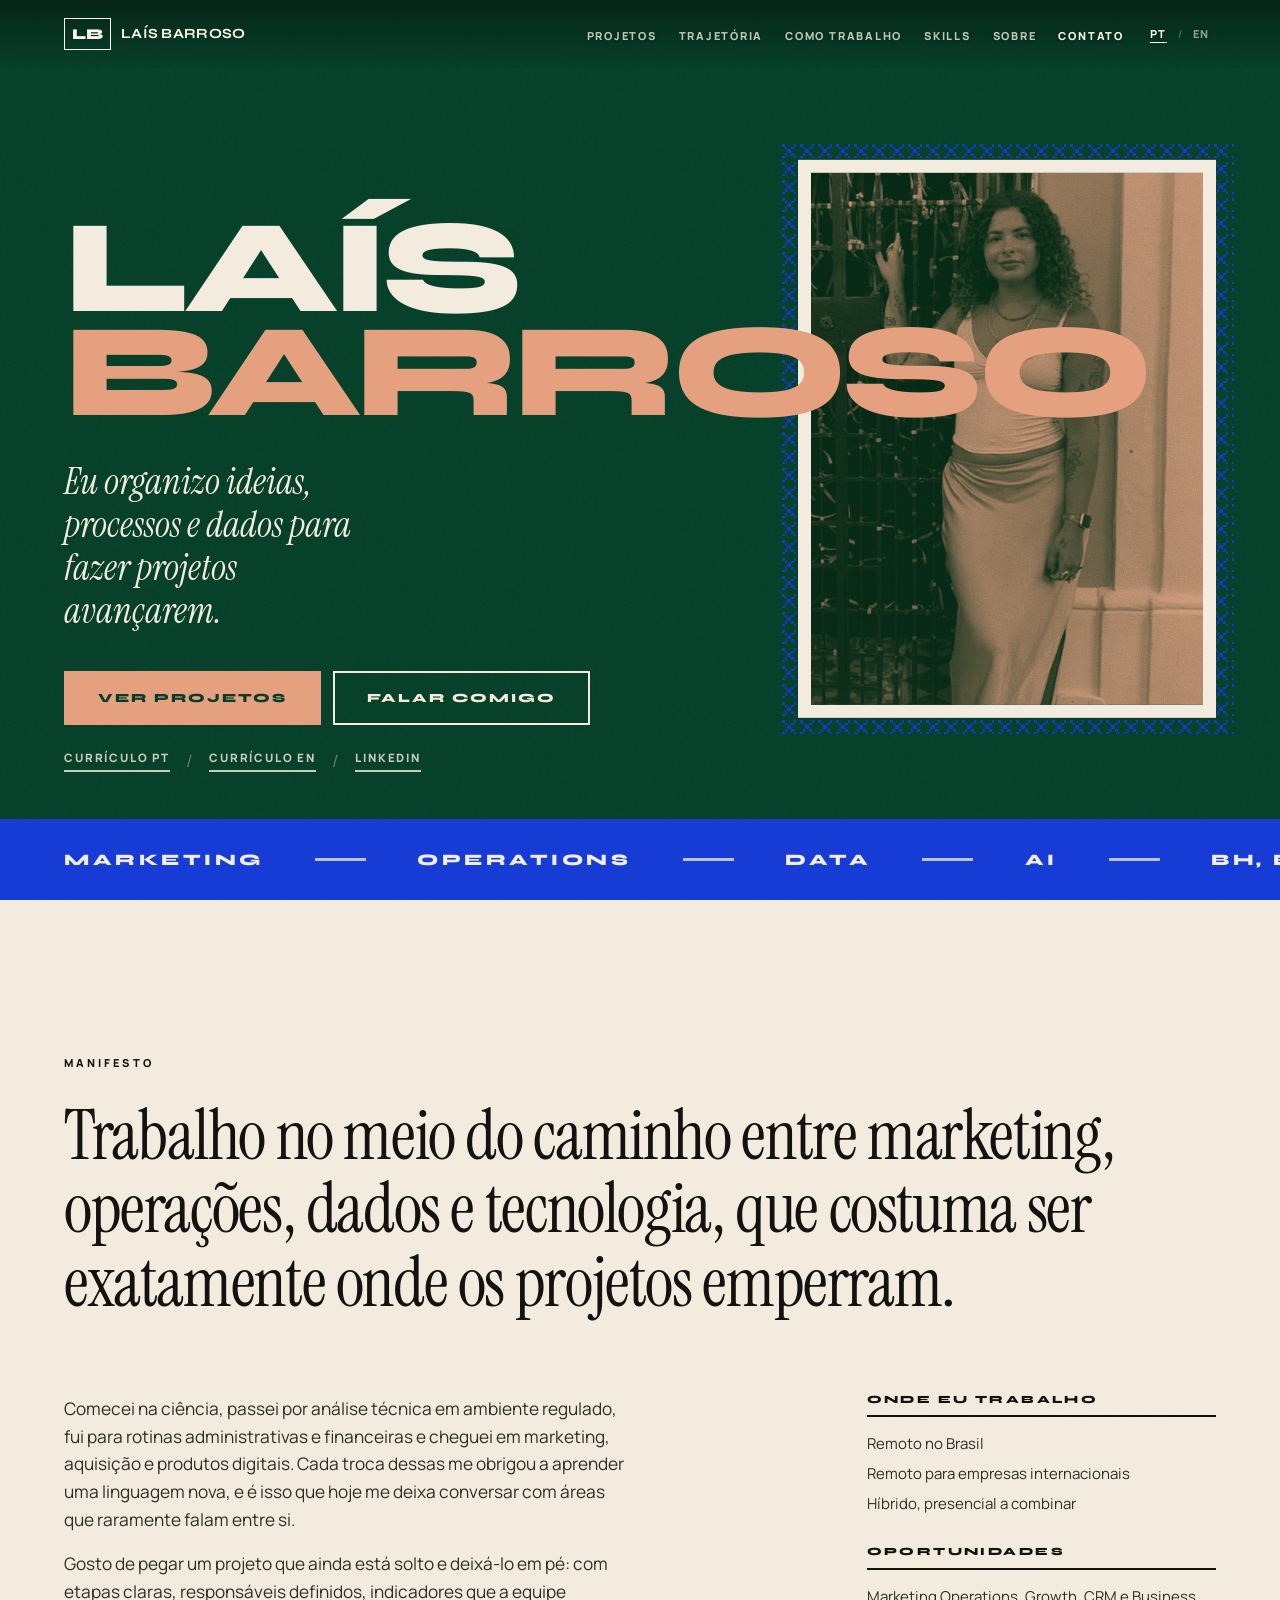
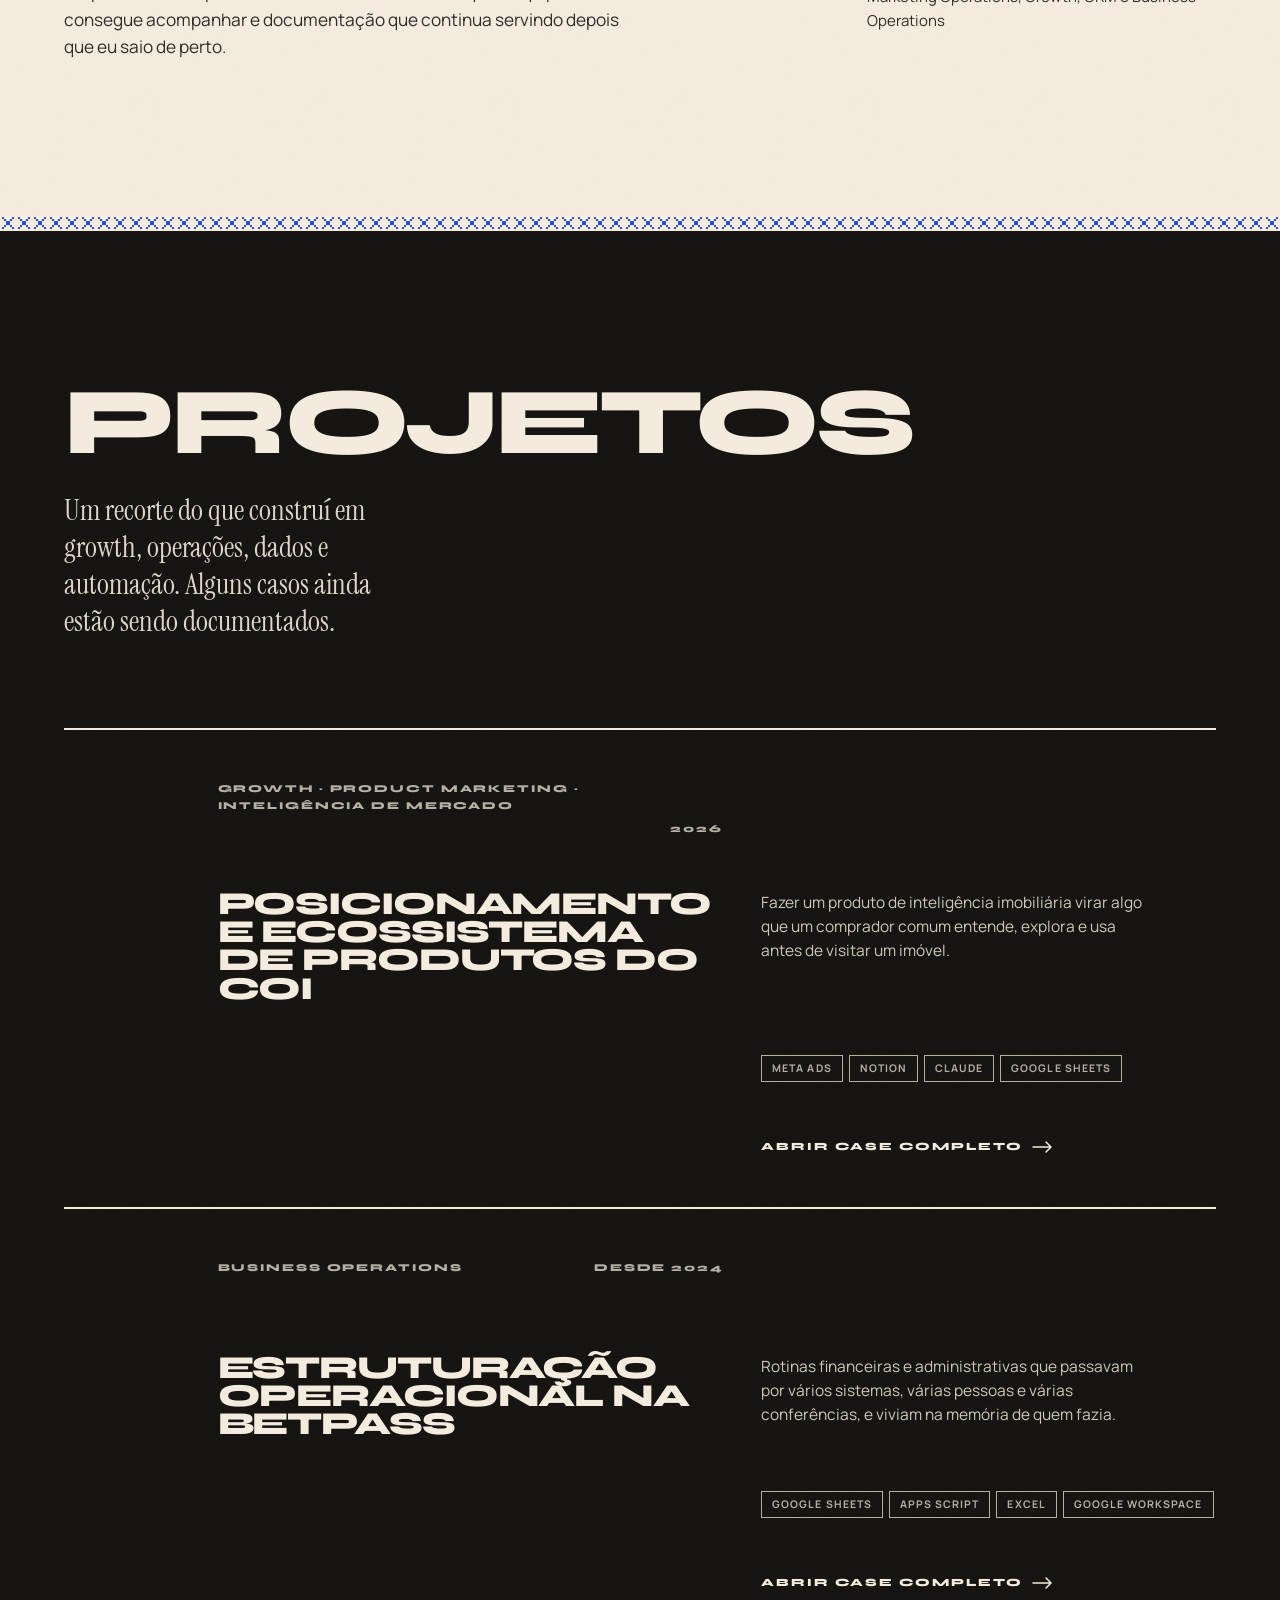
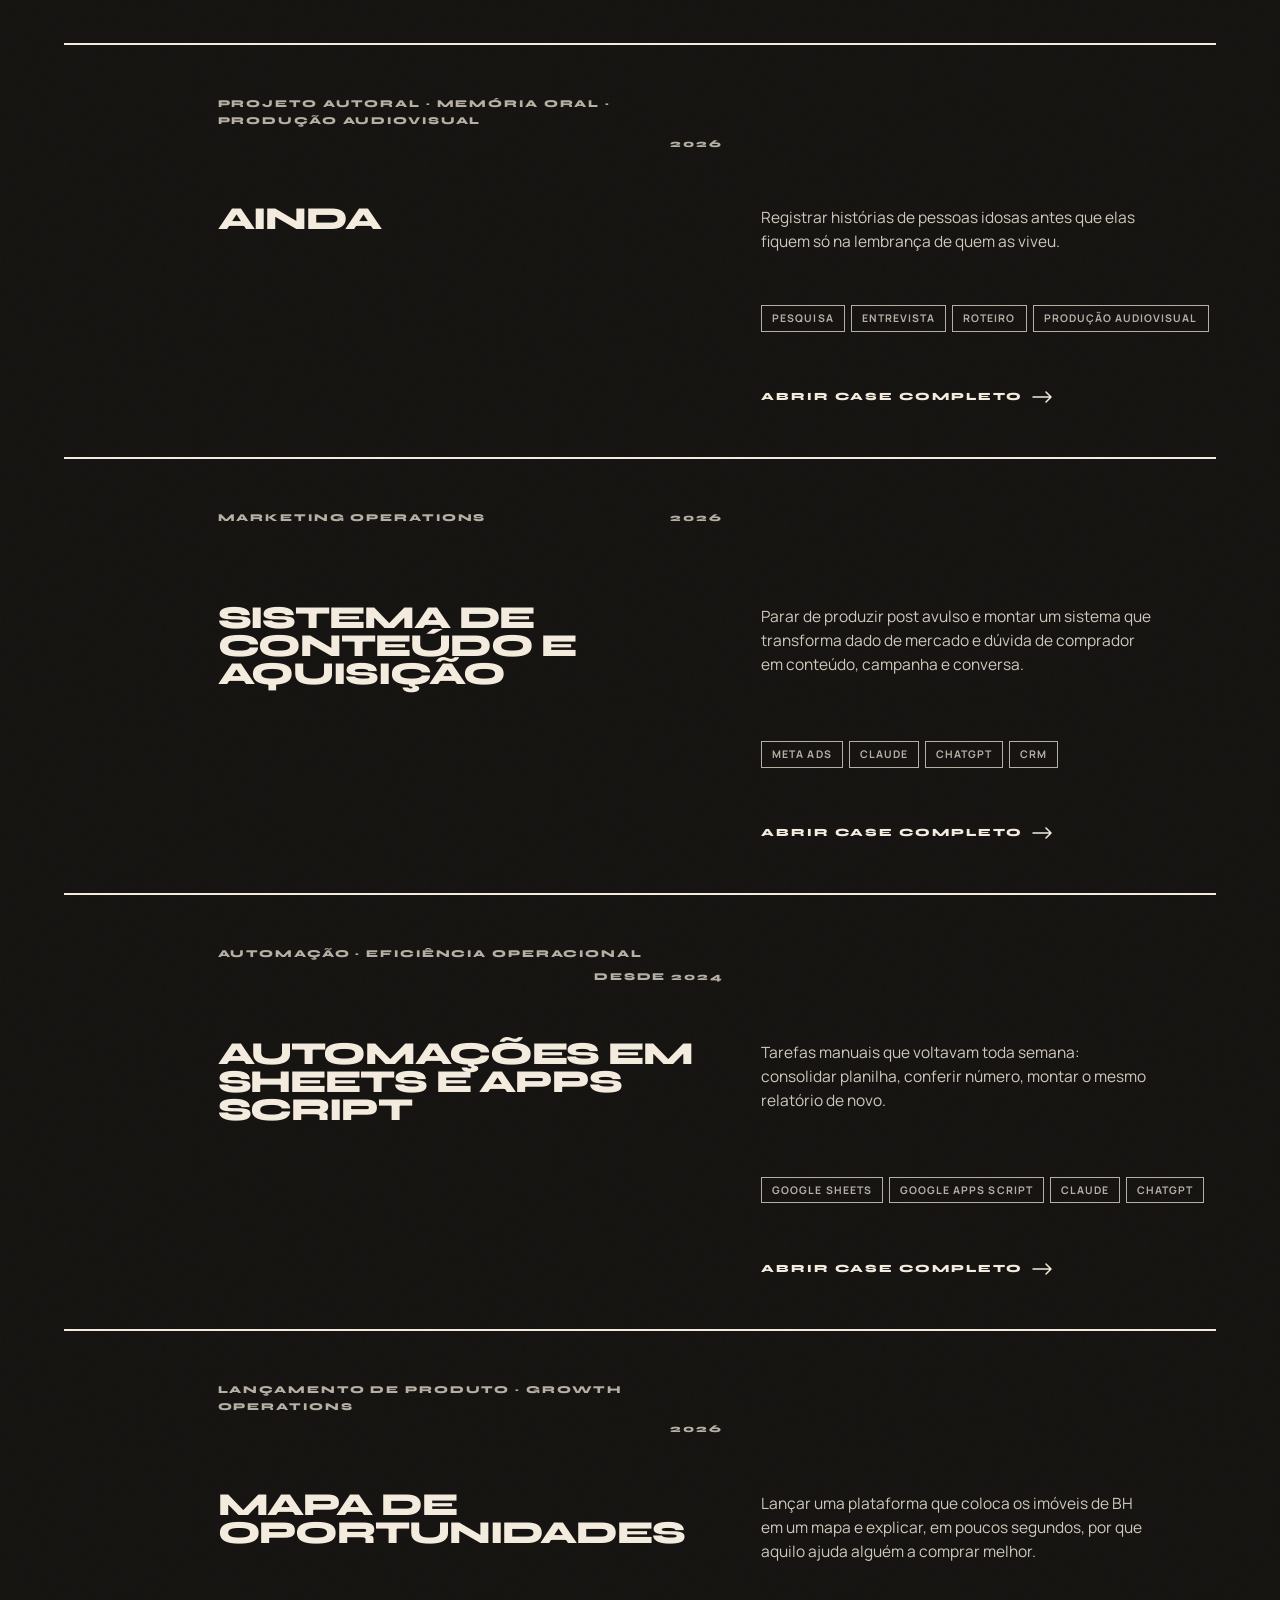
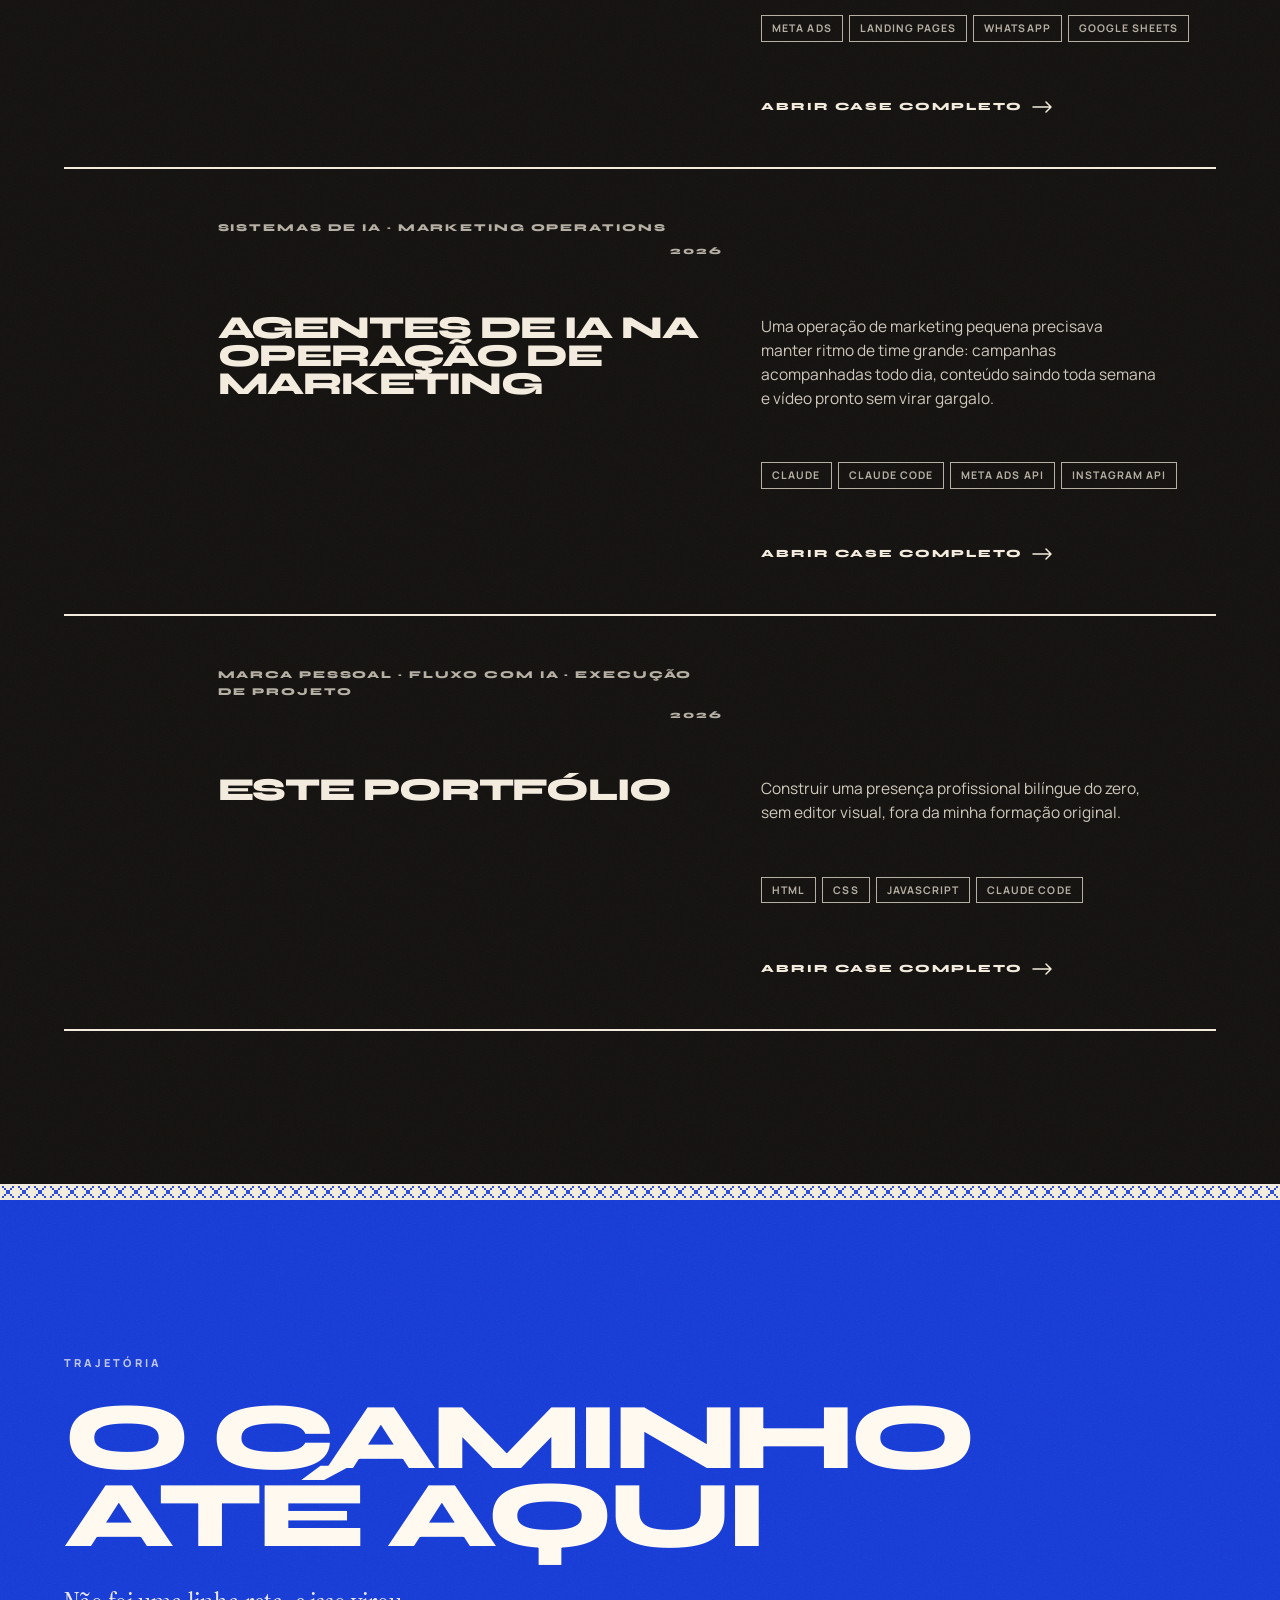
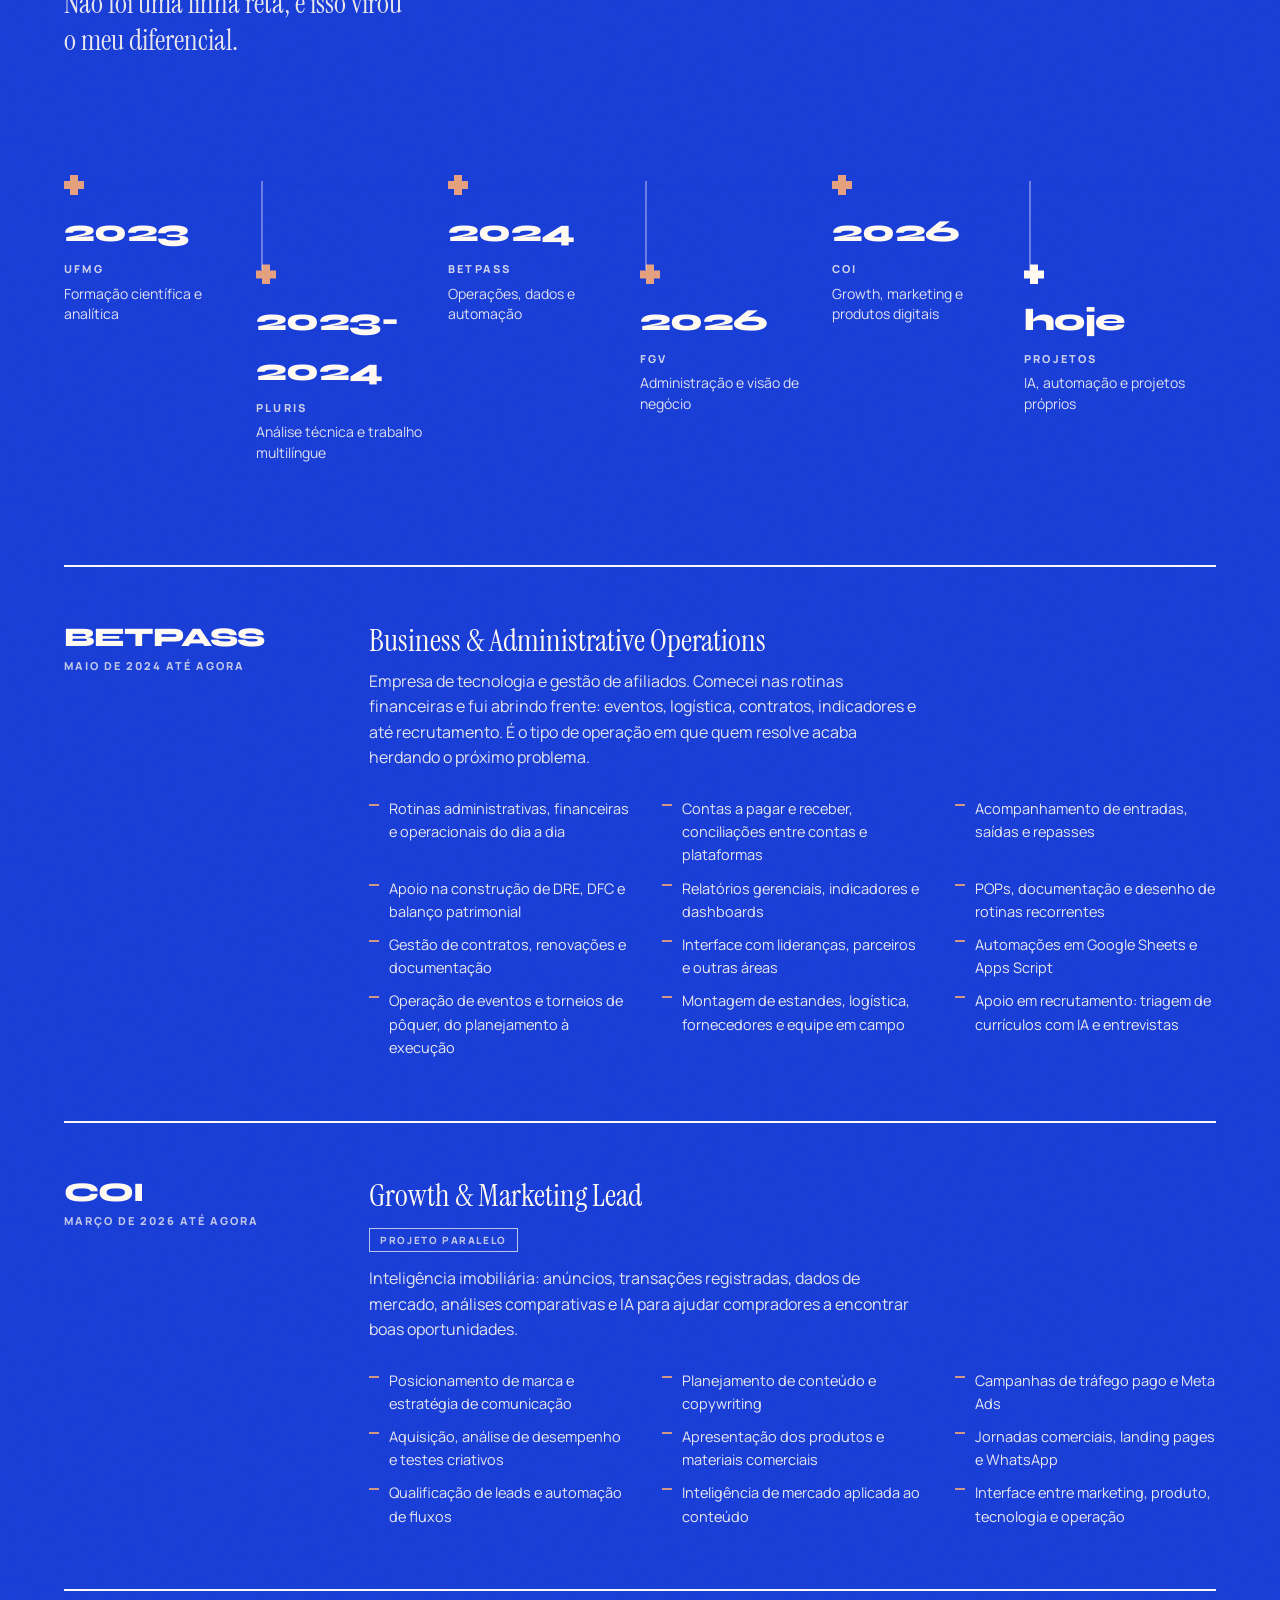
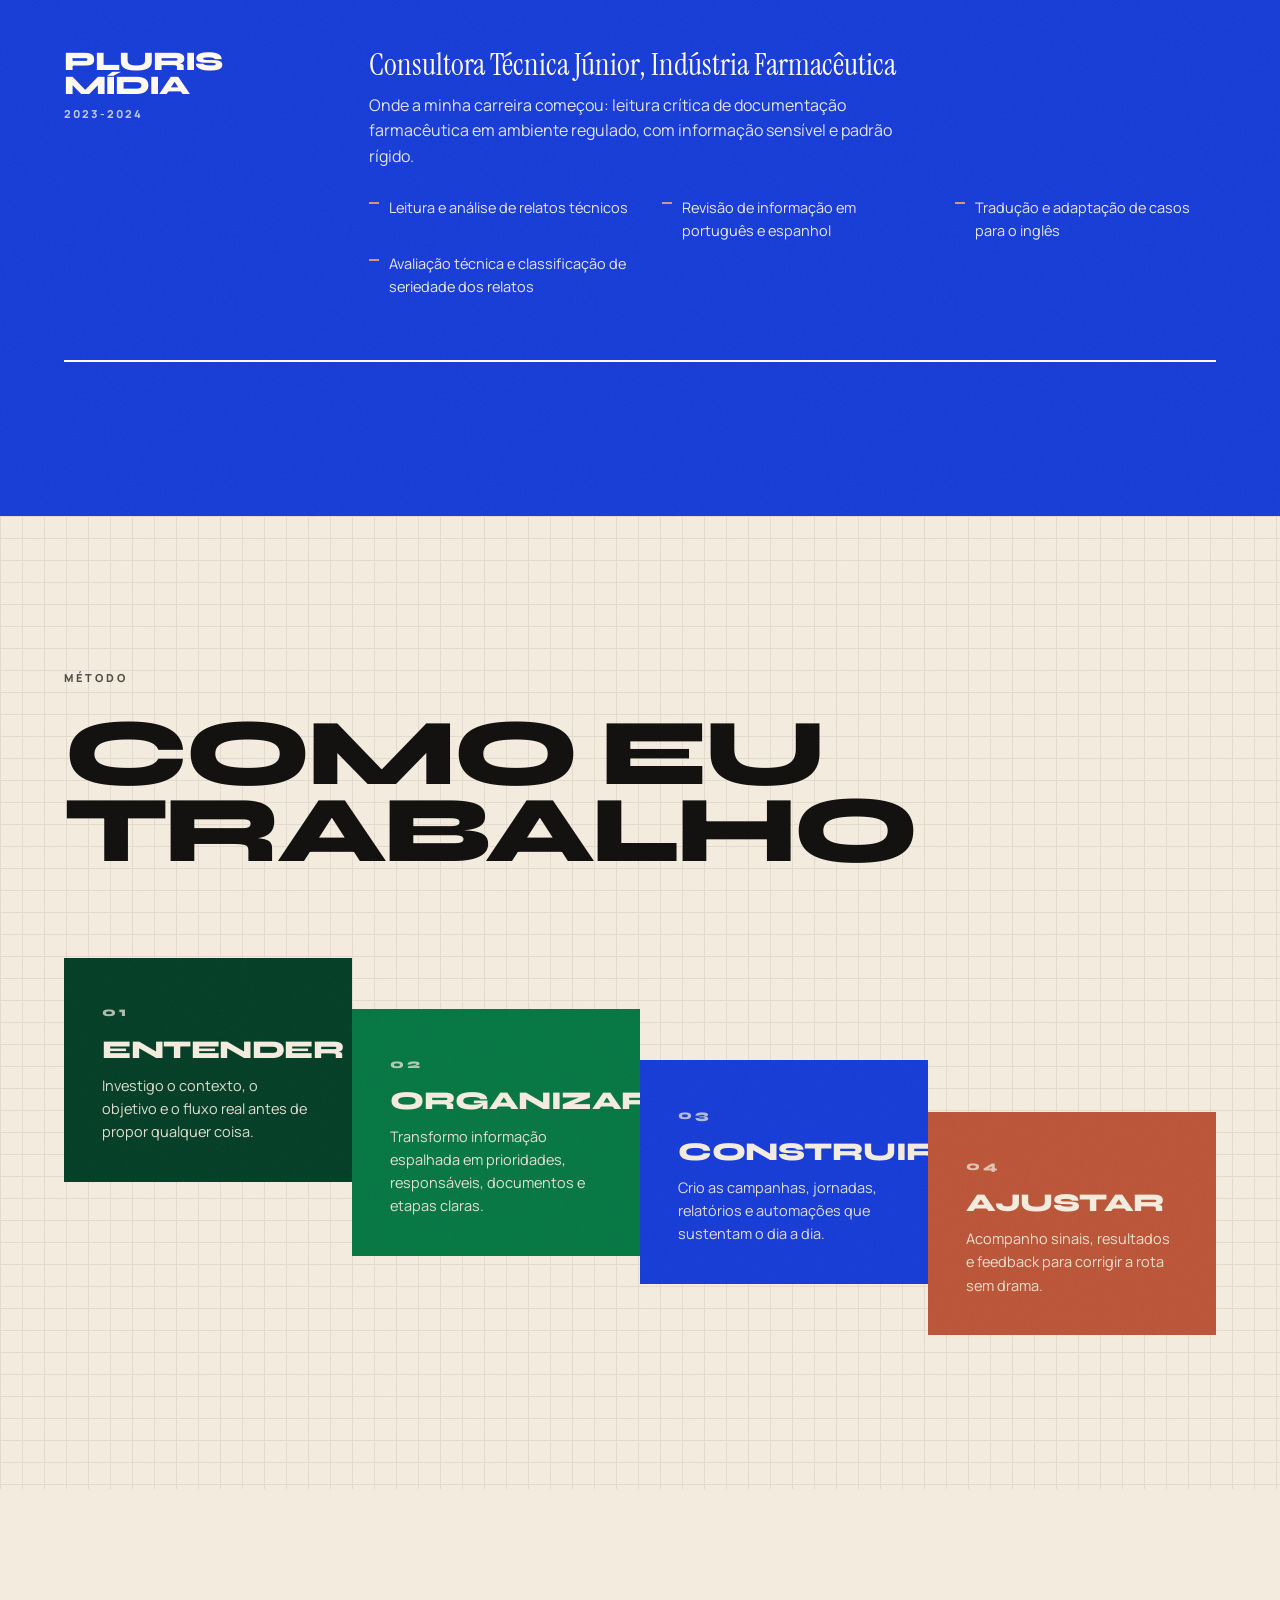
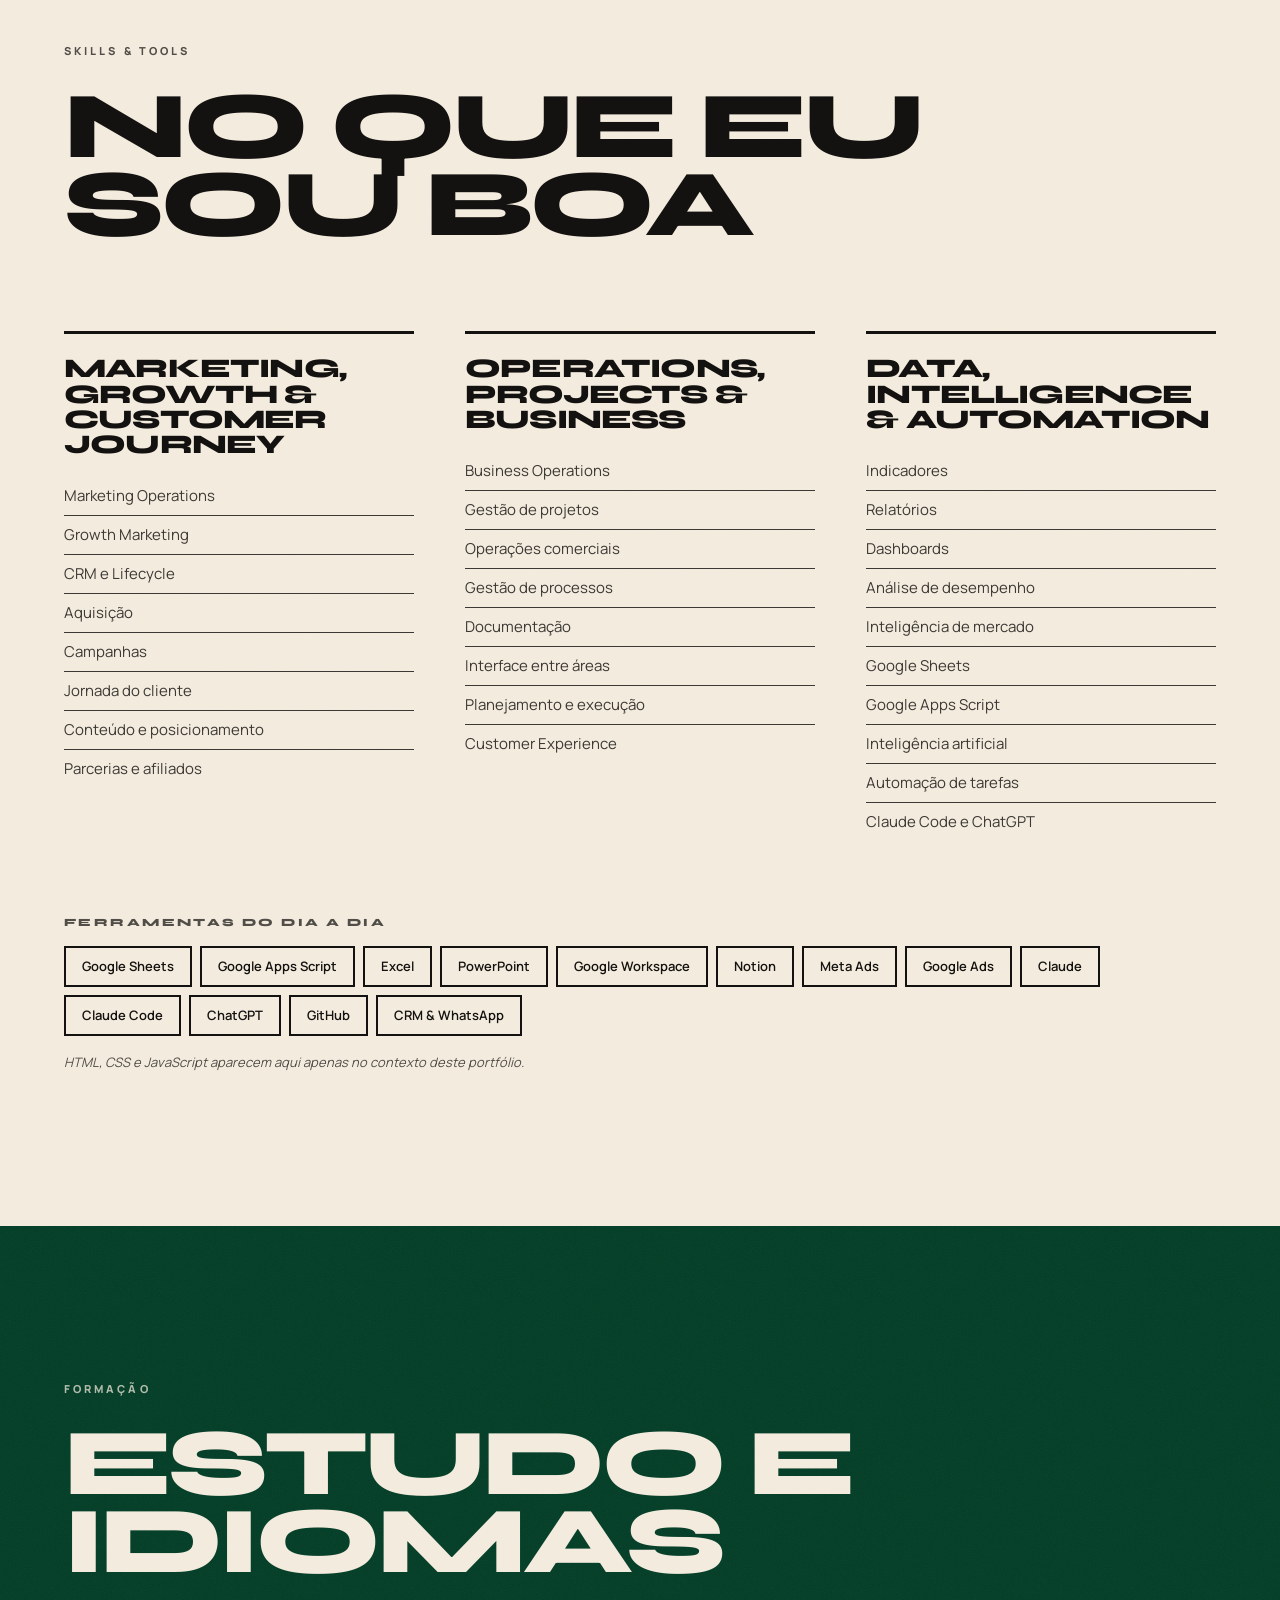
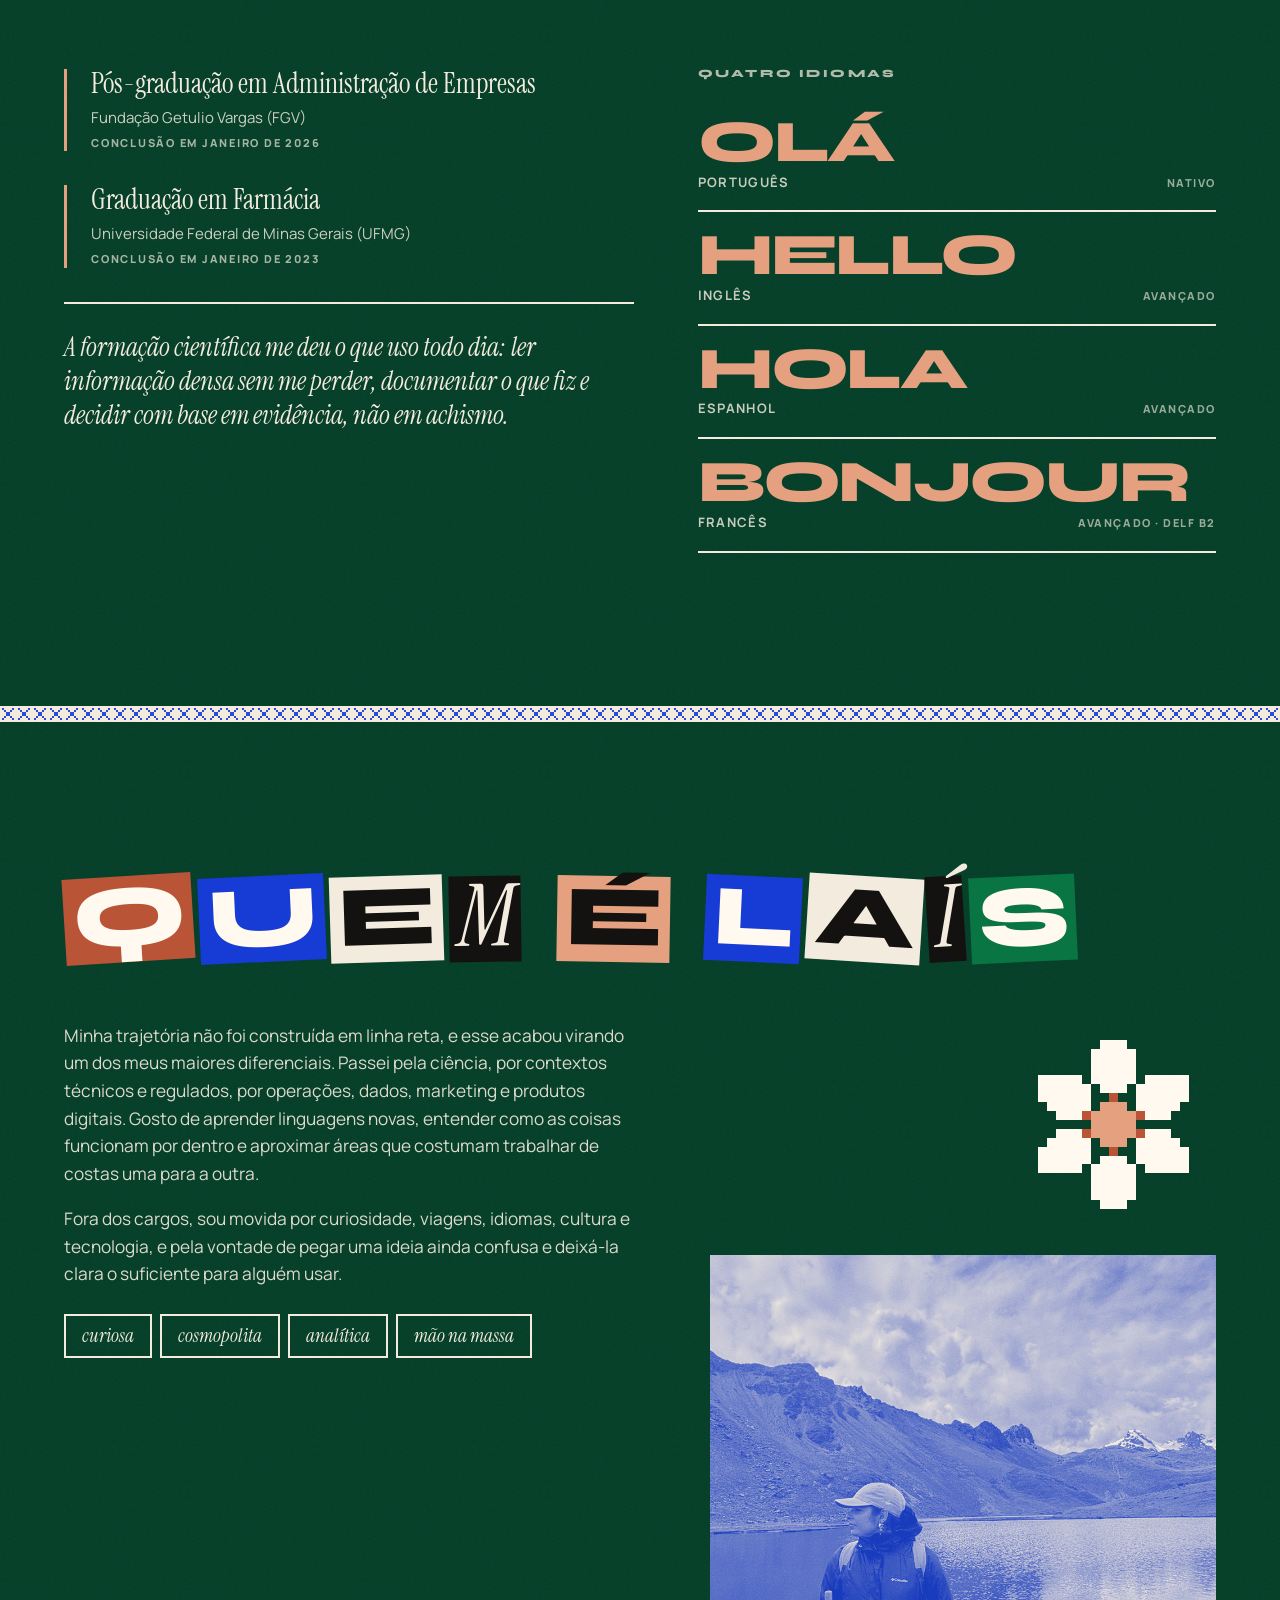
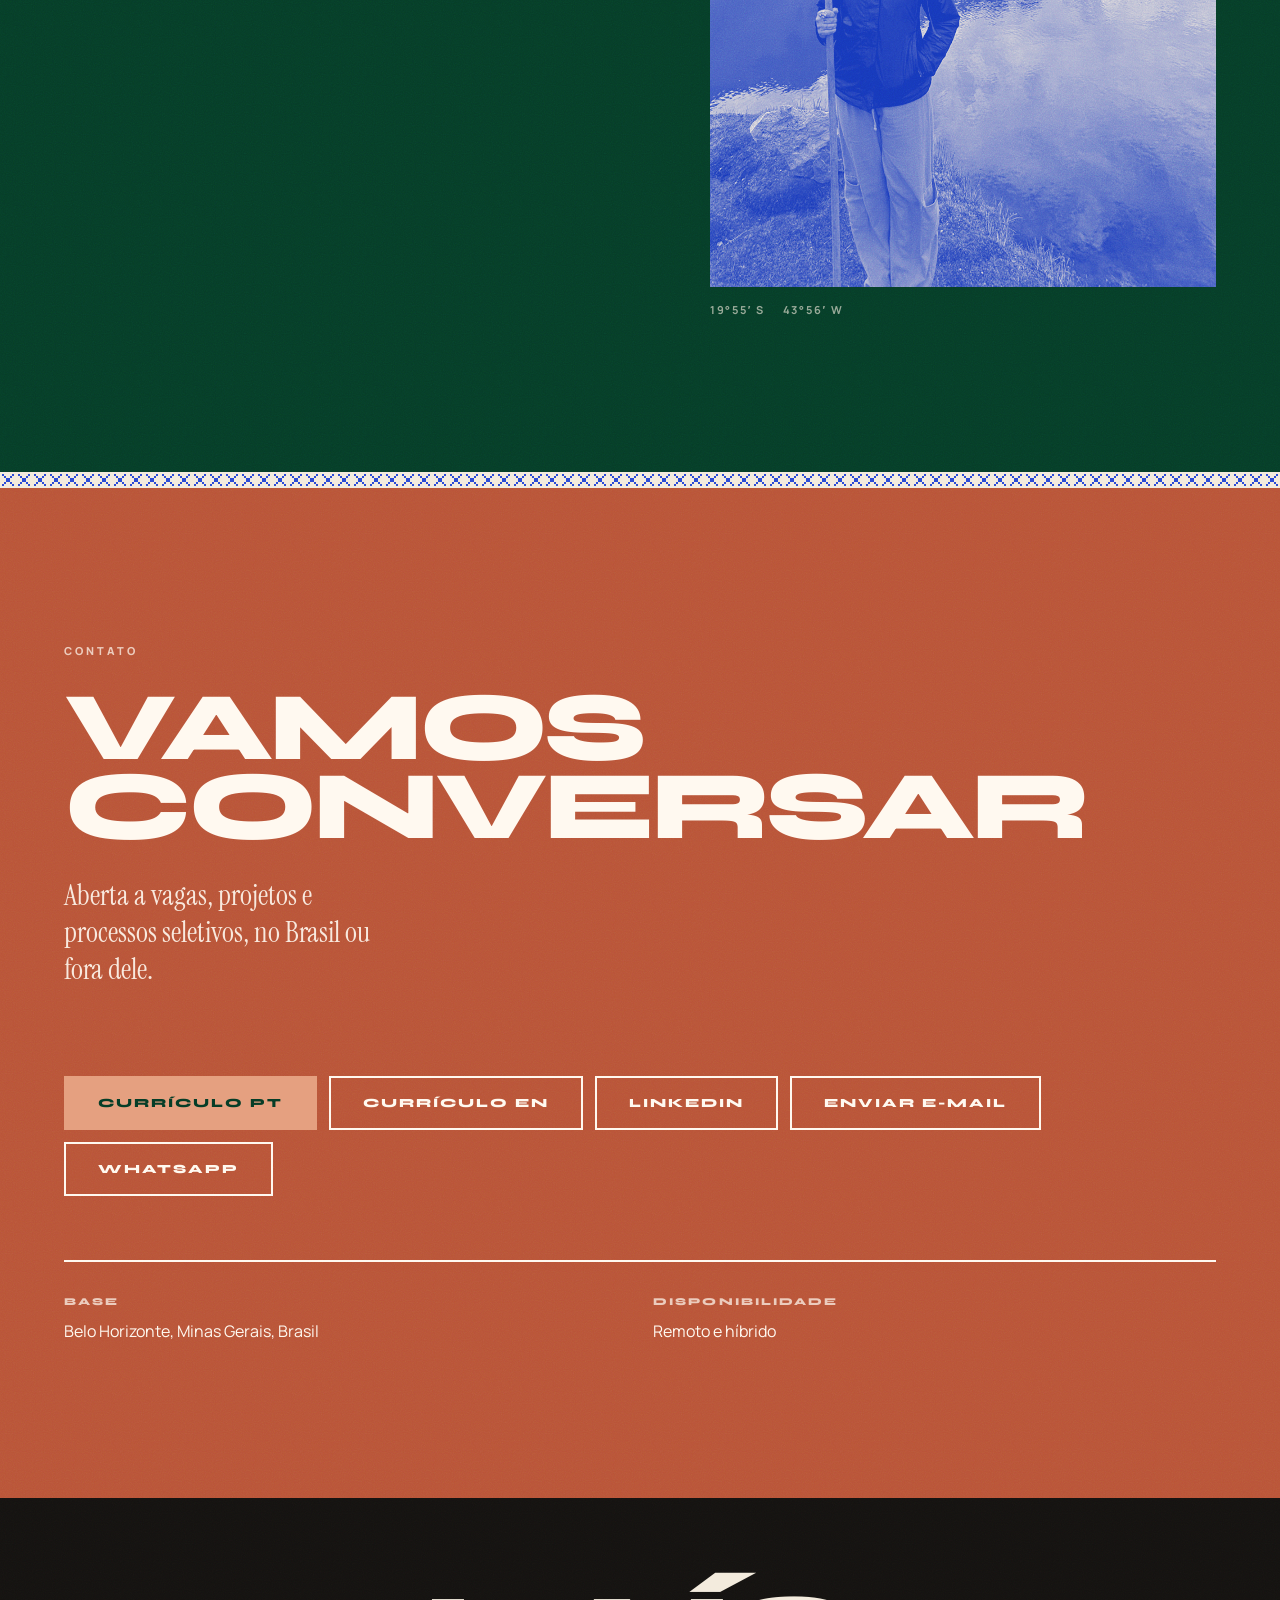
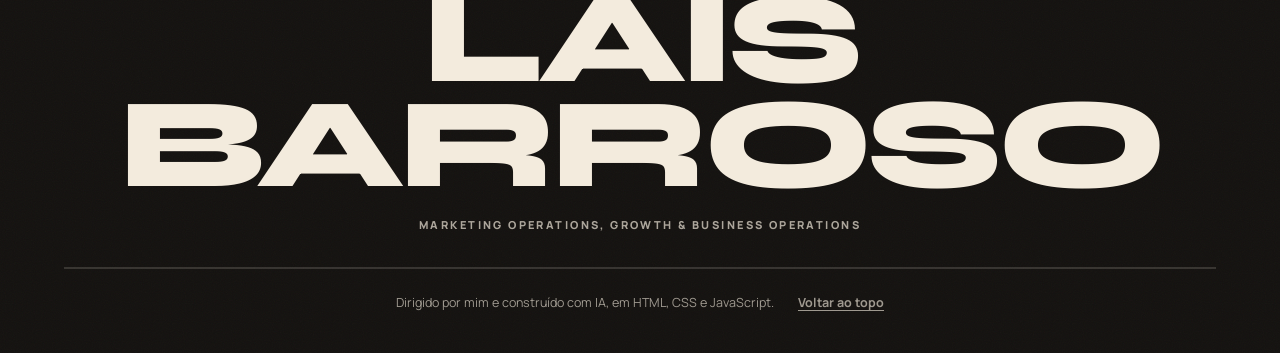
==== commit 6536f5ab: "chore: versiona css e js no endereco para o navegador nao servir cache velho O GitHub Pages manda ma" ====
--- a/index.html
+++ b/index.html
@@ -40,7 +40,9 @@
   <link rel="preload" href="assets/fonts/InstrumentSerif-latin.woff2" as="font" type="font/woff2" crossorigin>
   <link rel="preload" href="assets/fonts/Manrope-var-latin.woff2" as="font" type="font/woff2" crossorigin>
 
-  <link rel="stylesheet" href="styles.css">
+  <!-- O ?v= sobe a cada publicação: sem ele o navegador segura a versão
+       antiga por dez minutos e a mudança não aparece. -->
+  <link rel="stylesheet" href="styles.css?v=20260731c">
 </head>
 
 <body>
@@ -403,8 +405,8 @@
     </article>
   </div>
 
-  <script src="content-status.js"></script>
-  <script src="content.js"></script>
-  <script src="script.js"></script>
+  <script src="content-status.js?v=20260731c"></script>
+  <script src="content.js?v=20260731c"></script>
+  <script src="script.js?v=20260731c"></script>
 </body>
 </html>
--- a/styles.css
+++ b/styles.css
@@ -748,10 +748,11 @@
    em volta e ar dos dois lados. Assim ela lê como imagem escolhida,
    e não como foto pessoal encostada no texto.
    =================================================================== */
-.hero-photo{top:auto;right:var(--pad);transform:none;
-  bottom:calc(clamp(62px,9vh,106px) + clamp(20px,4vh,44px));
-  height:min(40vh,360px);aspect-ratio:3/4;width:auto;
+.hero-photo{top:50%;right:var(--pad);transform:translateY(-52%);bottom:auto;
+  height:min(62vh,560px);aspect-ratio:3/4;width:auto;
   clip-path:none;padding:13px;background:var(--cream);opacity:1}
+/* com a prancha grande ao lado, o nome ganha um teto para não invadi-la */
+@media (min-width:901px){ .hero-name{font-size:clamp(48px,10.4vw,152px)} }
 /* o topo cresce em vez de esconder a primeira linha atrás do cabeçalho */
 .hero{padding-top:clamp(88px,12vh,124px)}
 .hero-photo::before{content:"";position:absolute;inset:-18px;pointer-events:none;
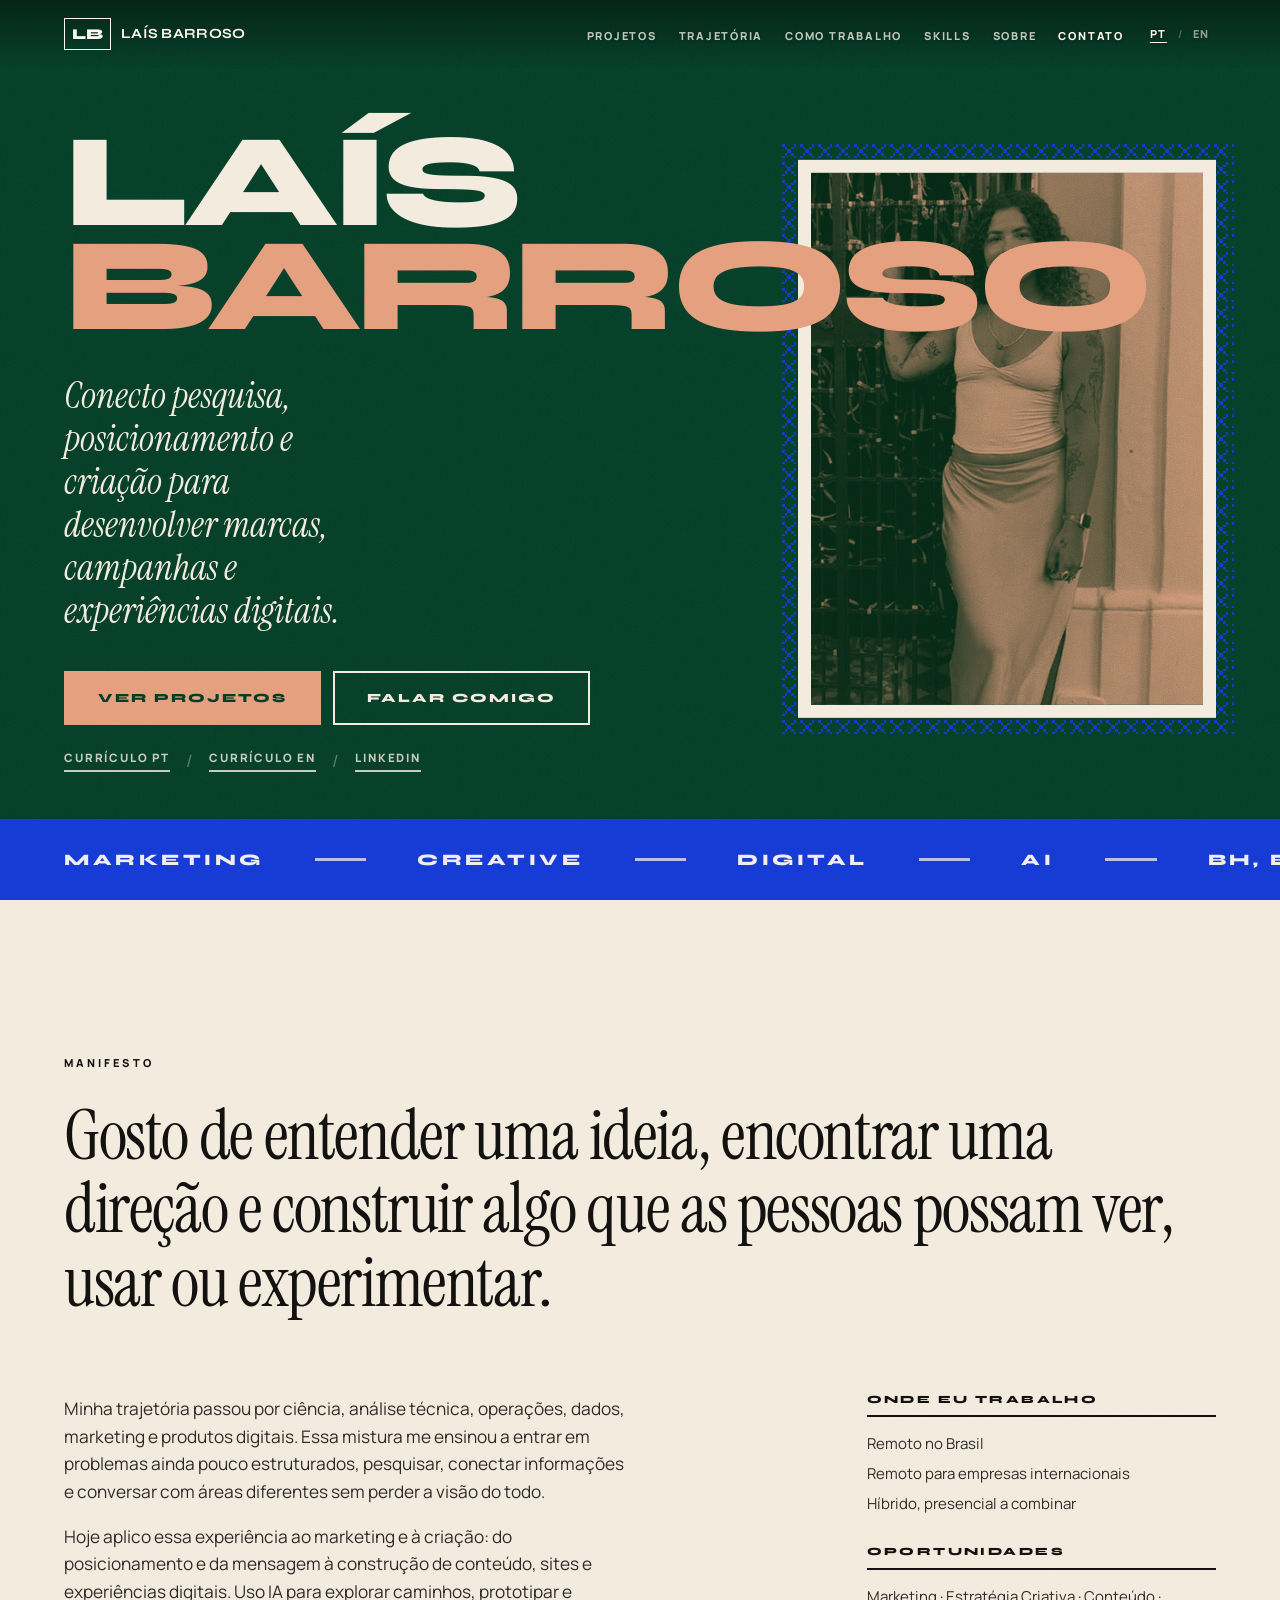
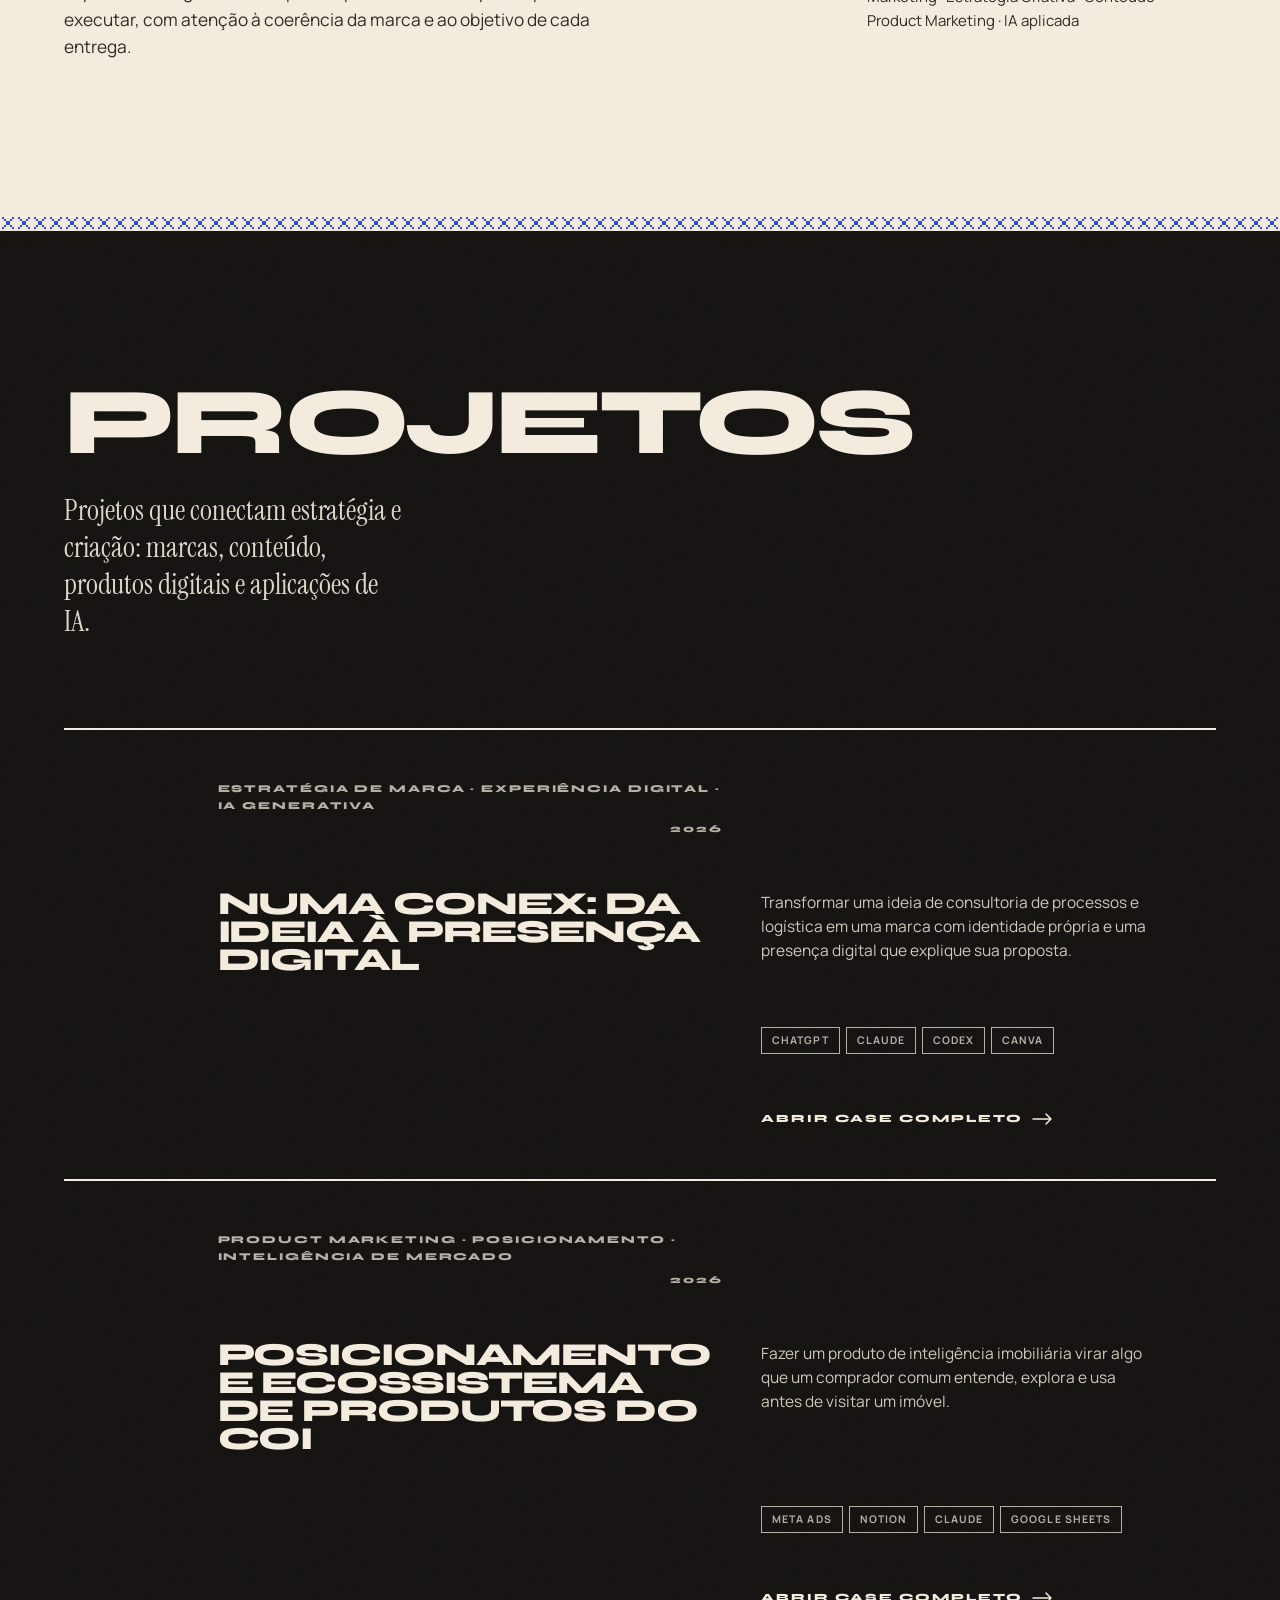
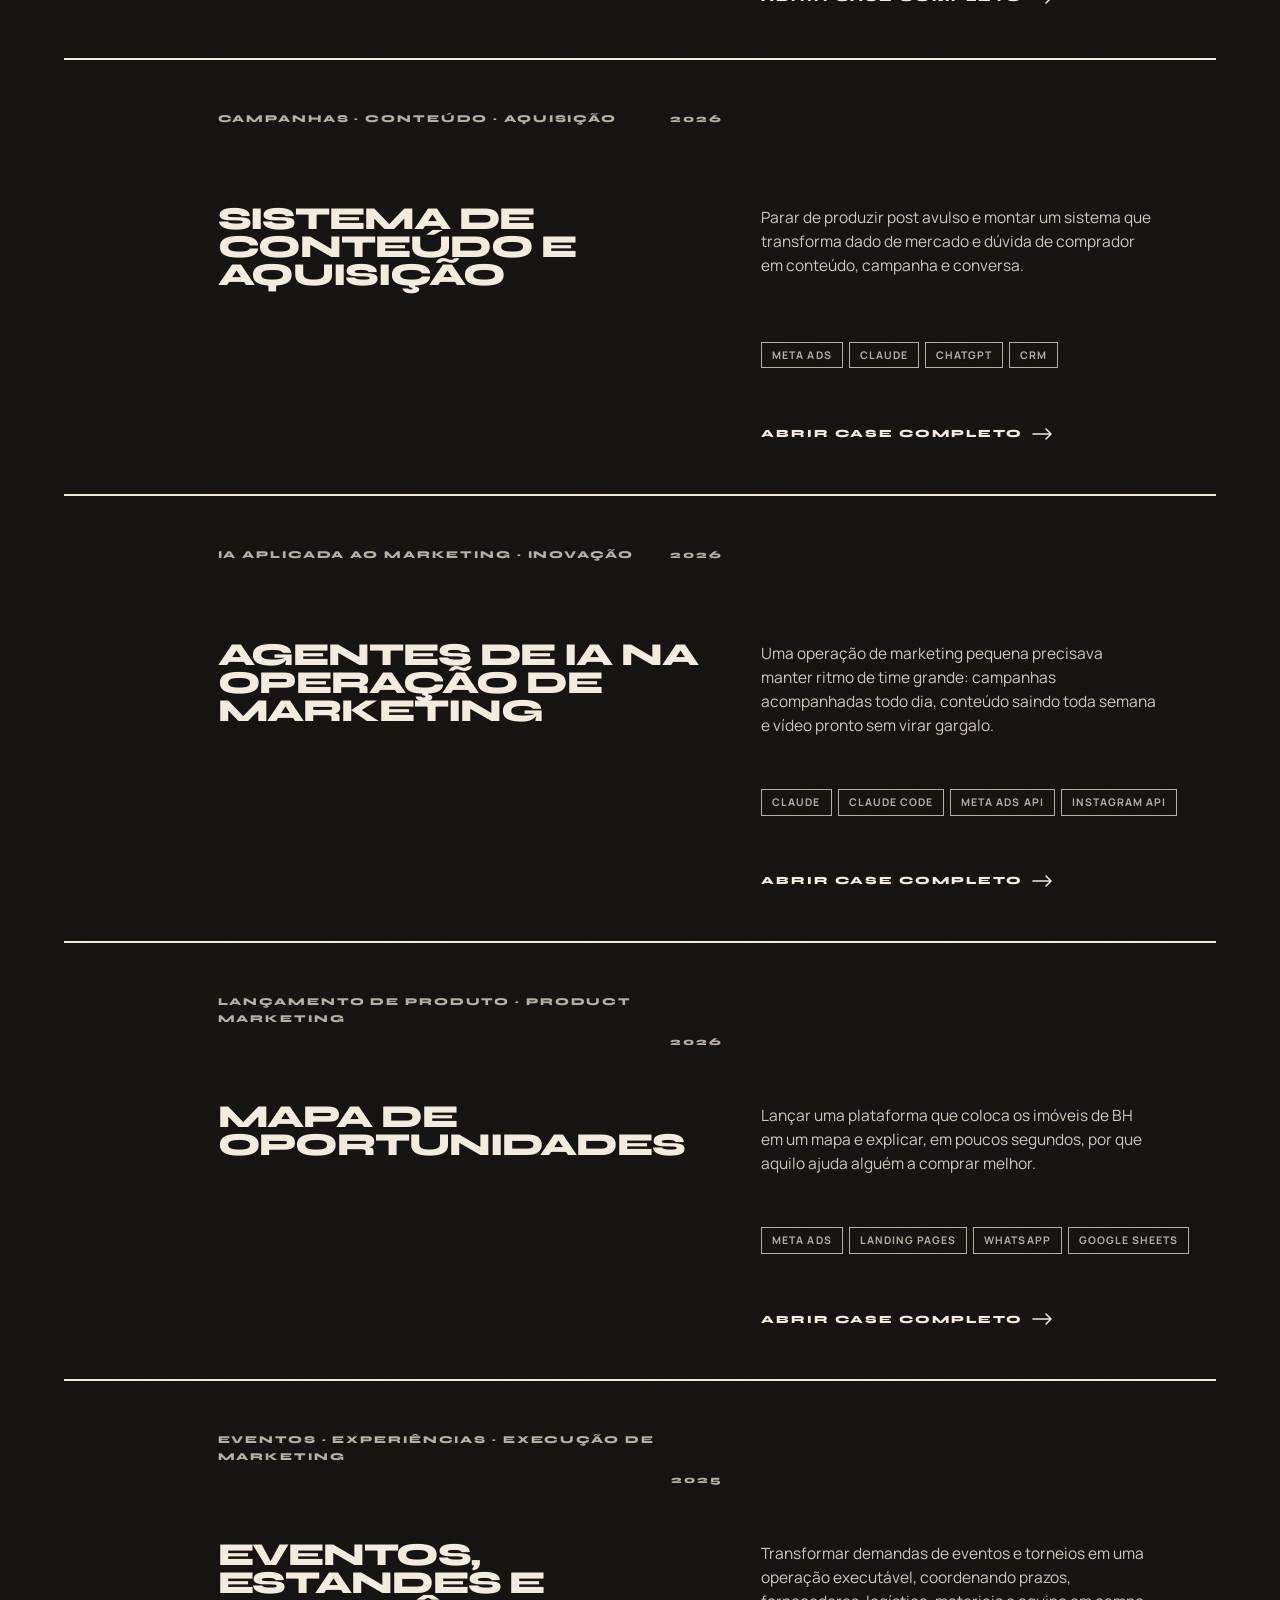
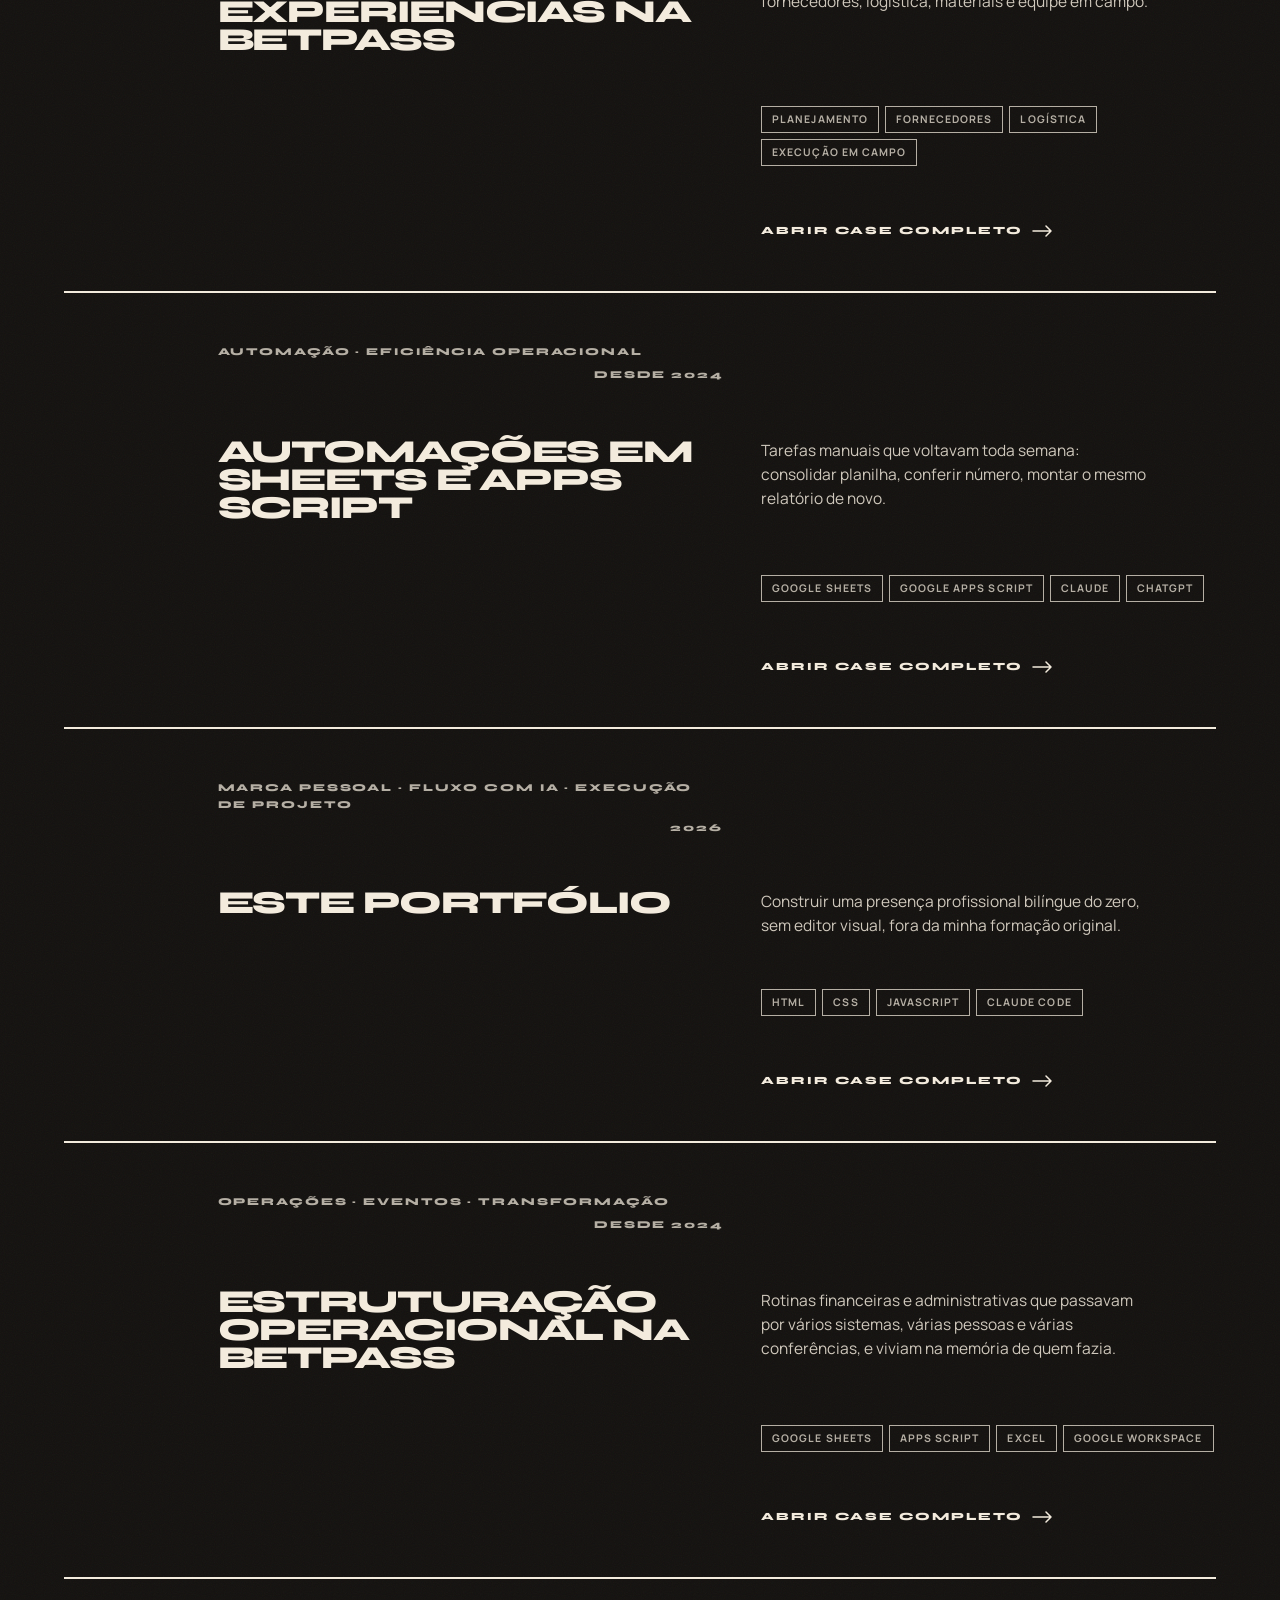
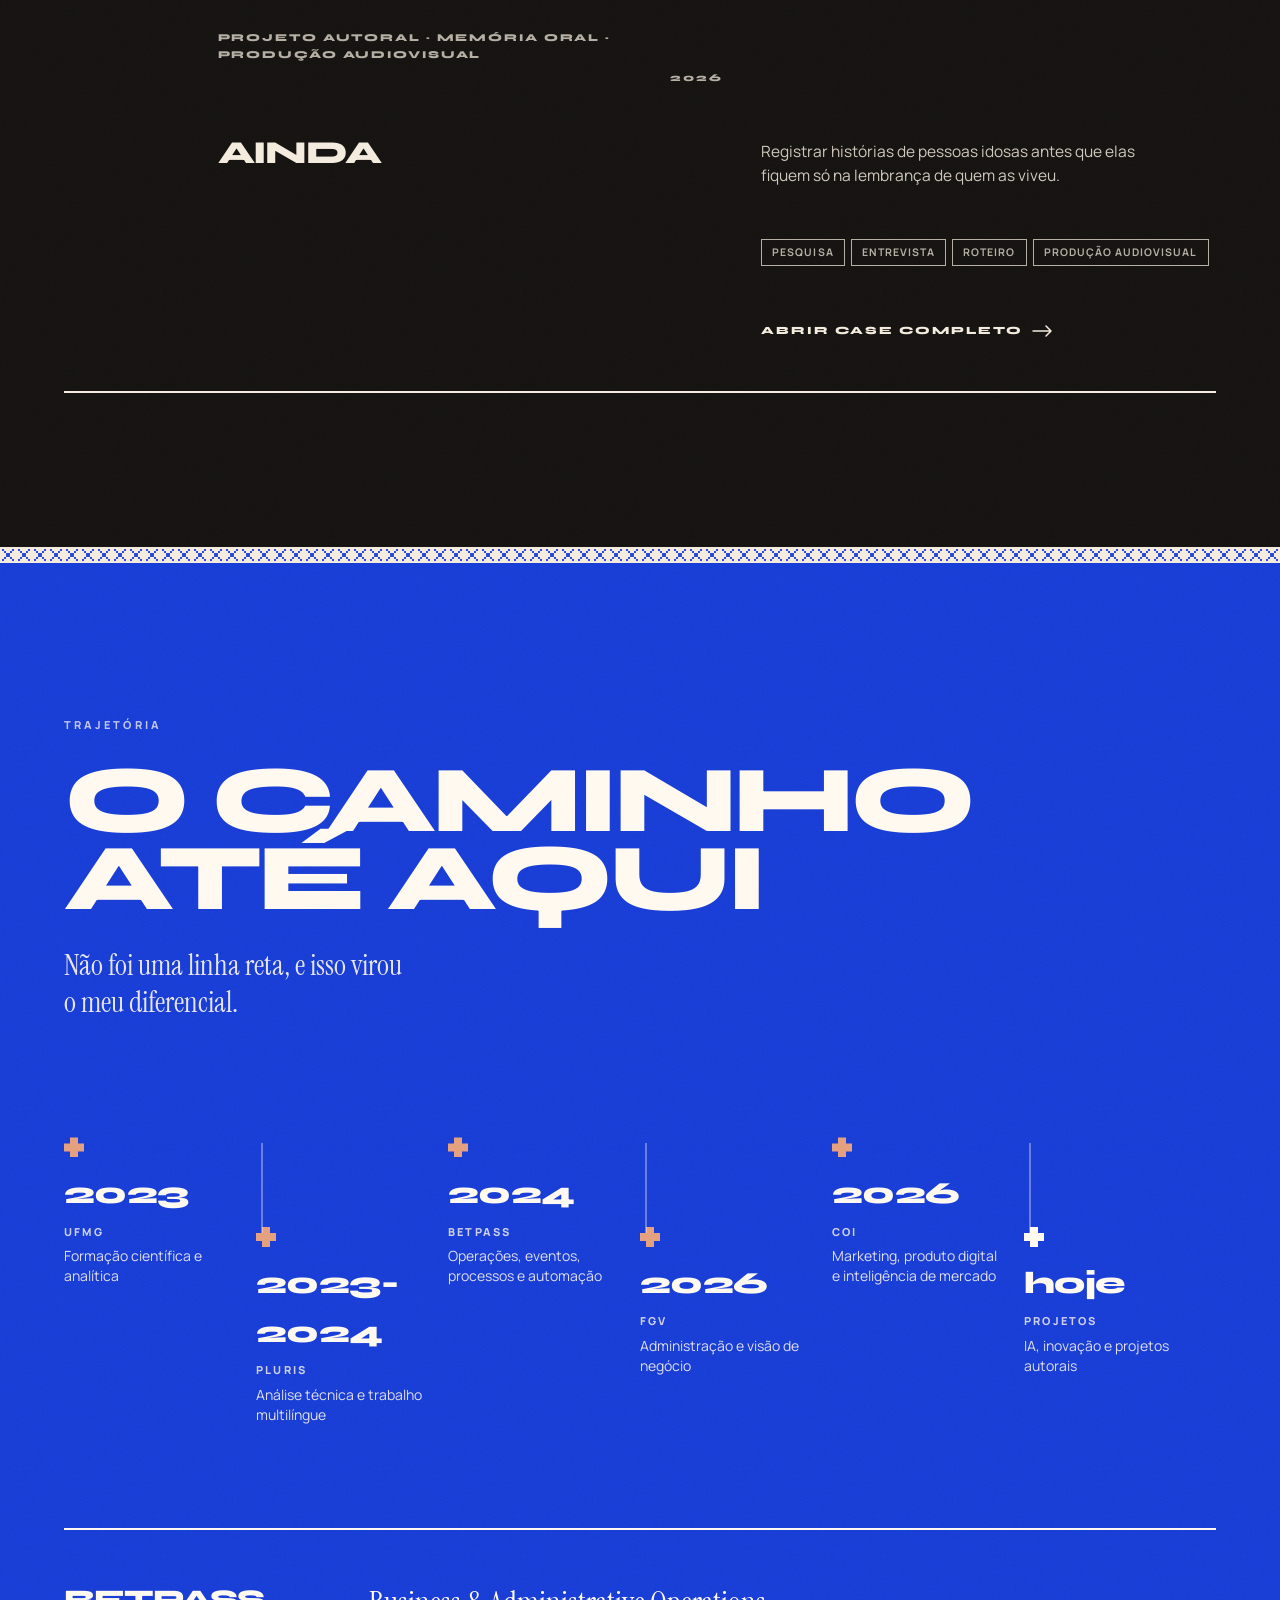
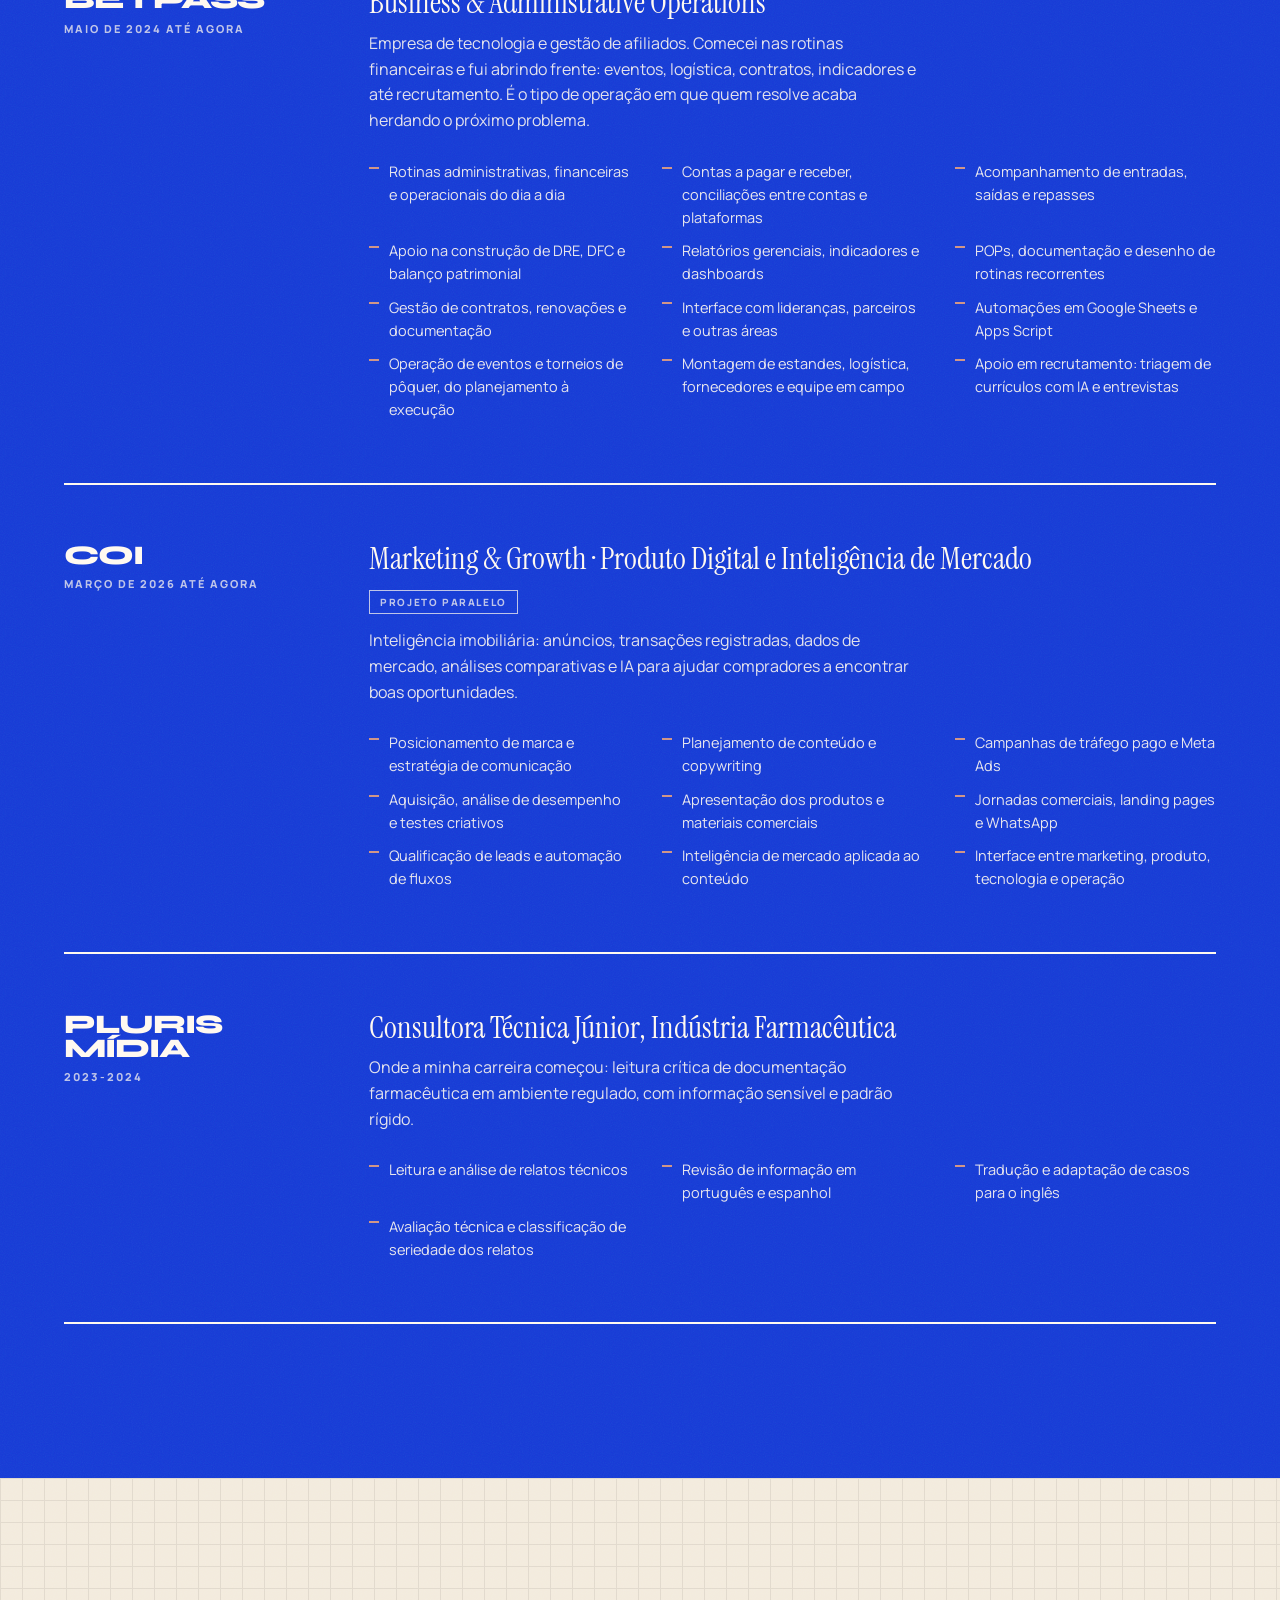
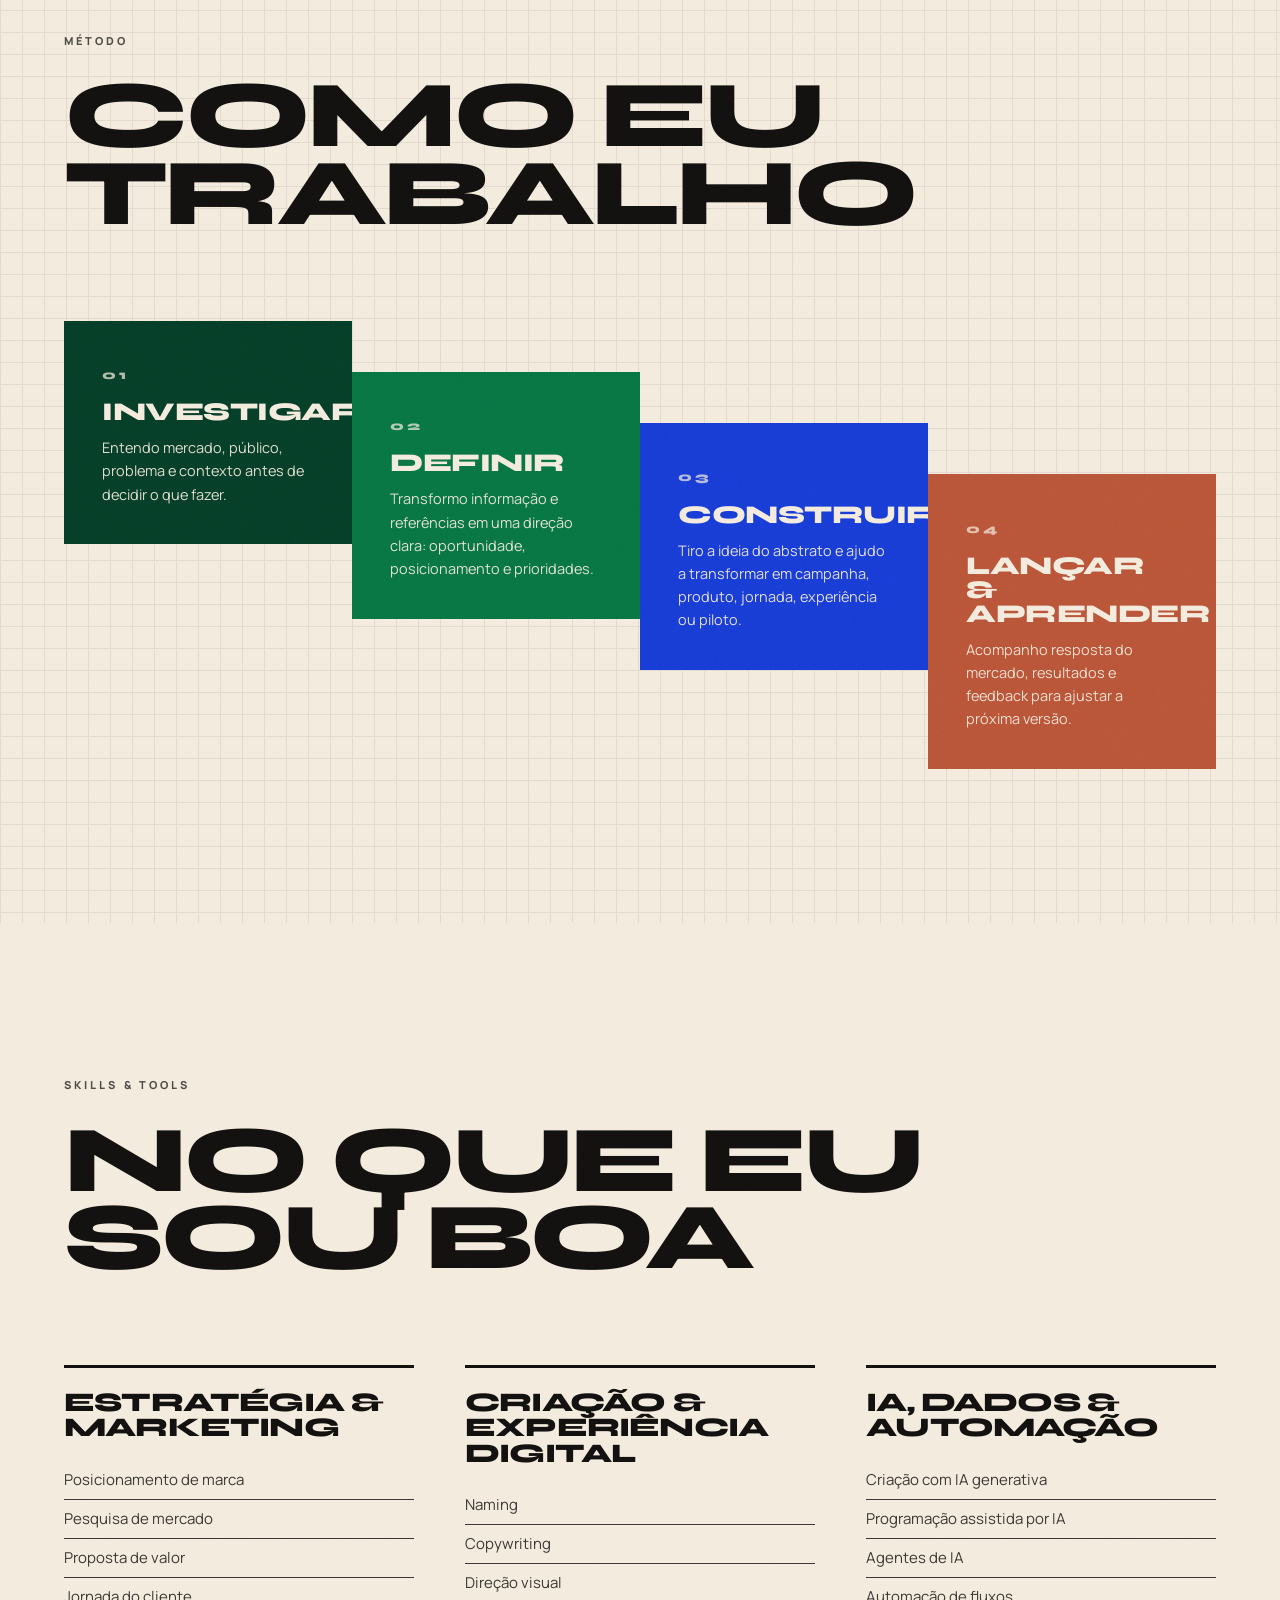
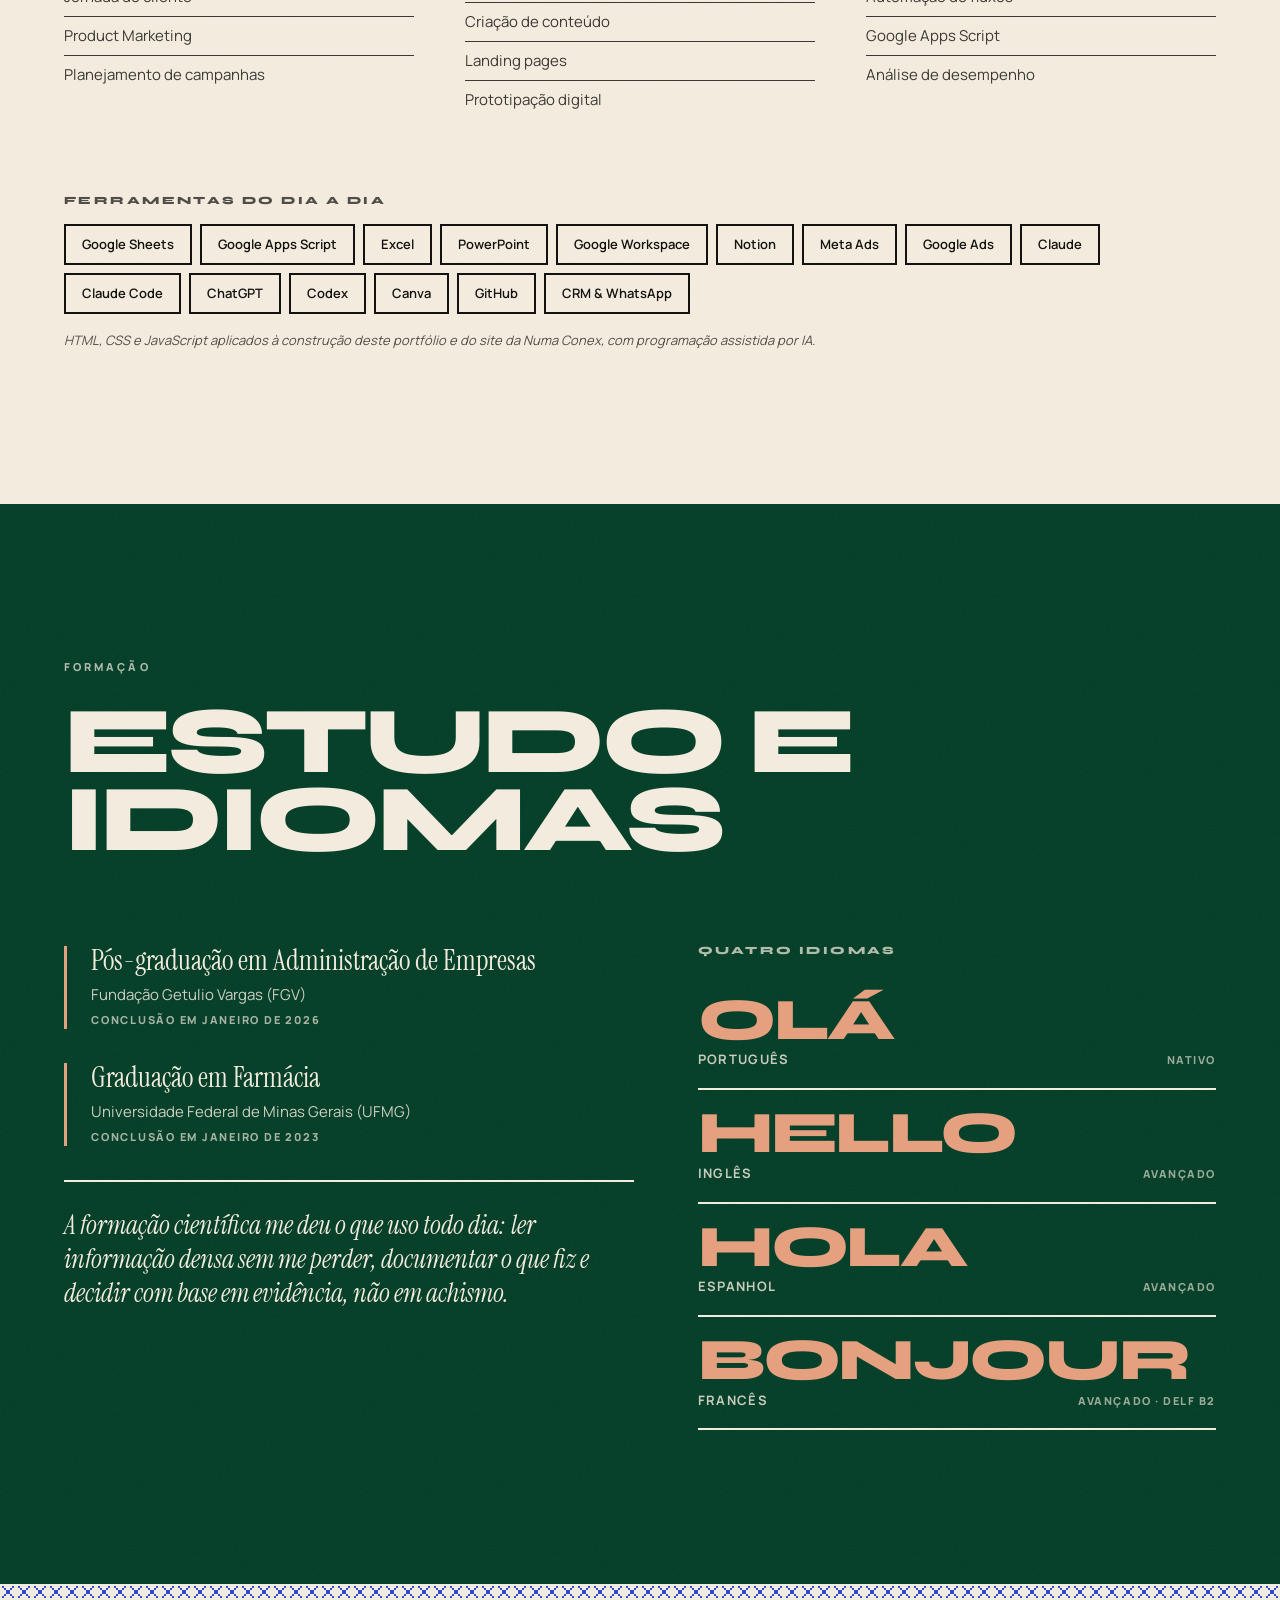
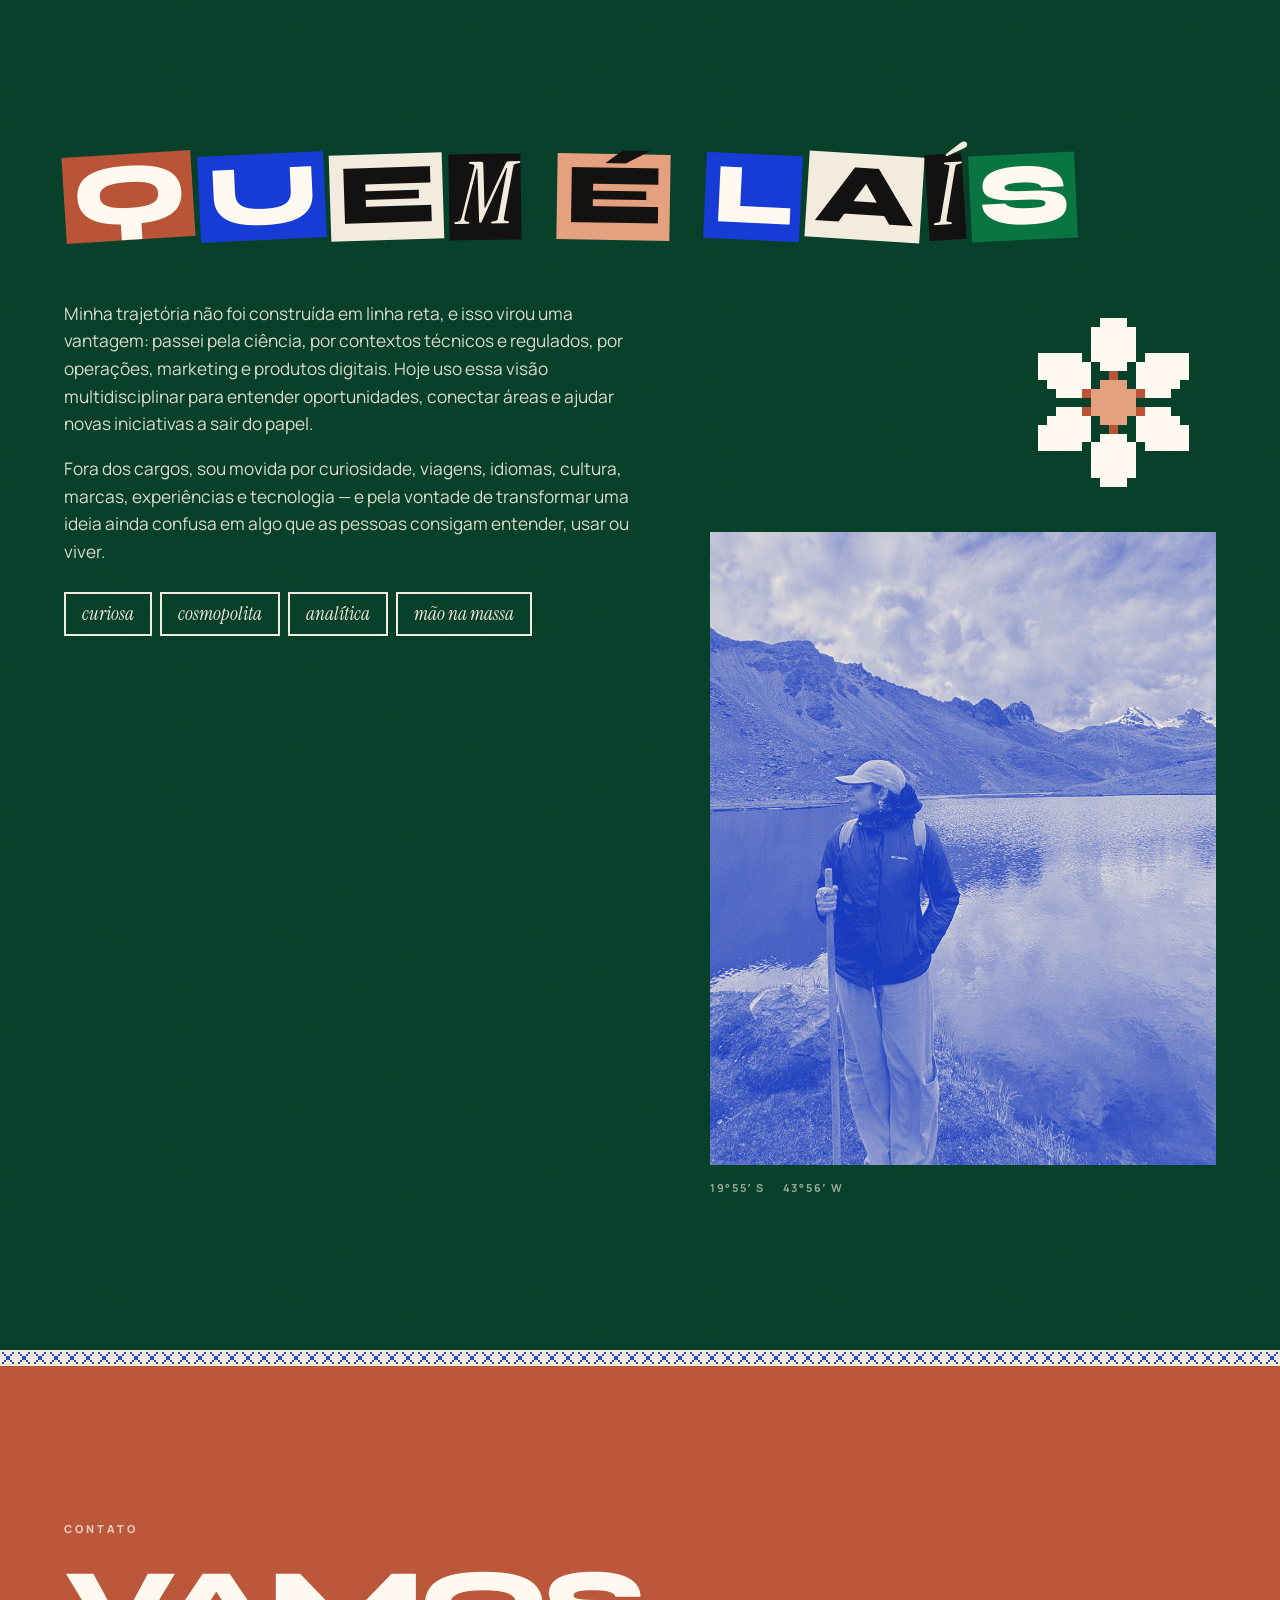
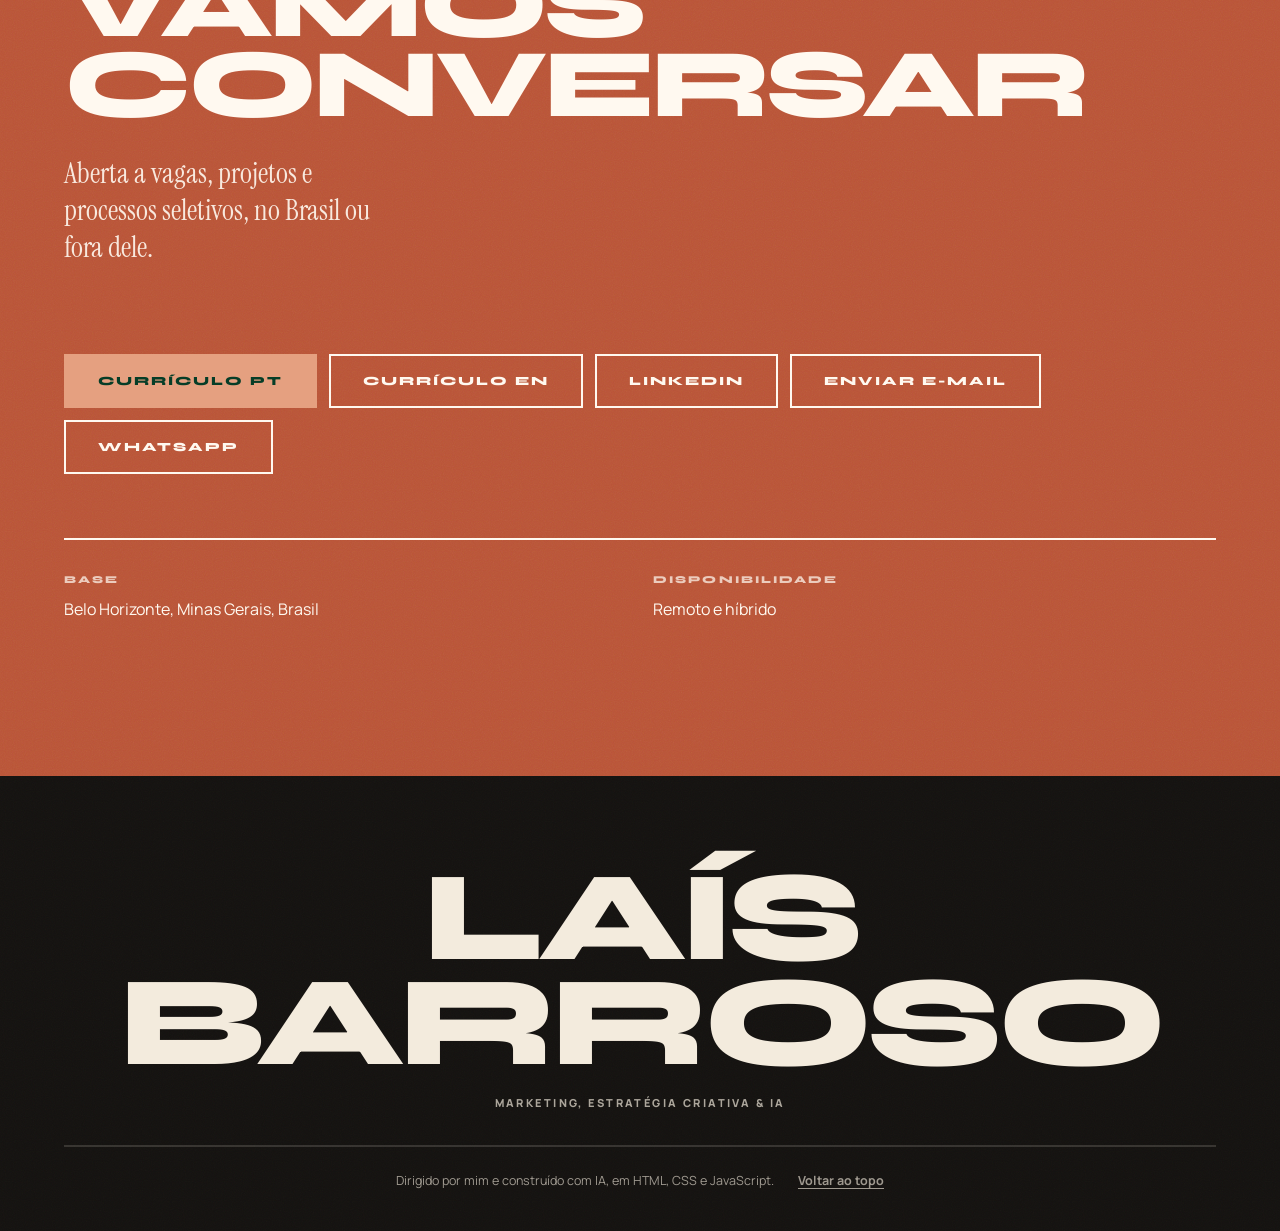
==== commit 3e90167a: "Refresh marketing, creative strategy and AI positioning in Portuguese and English" ====
--- a/index.html
+++ b/index.html
@@ -4,8 +4,8 @@
   <meta charset="UTF-8">
   <meta name="viewport" content="width=device-width, initial-scale=1">
 
-  <title>Laís Barroso · Marketing Operations, Growth &amp; Business Operations</title>
-  <meta name="description" content="Laís Barroso trabalha entre marketing, operações, dados e tecnologia. Portfólio de projetos em growth, business operations, inteligência de mercado e automação, em Belo Horizonte.">
+  <title>Laís Barroso · Marketing, Estratégia Criativa &amp; IA</title>
+  <meta name="description" content="Portfólio de Laís Barroso: estratégia de marketing, posicionamento de marca, conteúdo, experiências digitais e criação com inteligência artificial.">
   <meta name="author" content="Laís Barroso">
   <meta name="robots" content="index, follow">
   <meta name="theme-color" content="#681F36">
@@ -16,18 +16,18 @@
   <meta property="og:site_name" content="Laís Barroso">
   <meta property="og:locale" content="pt_BR">
   <meta property="og:locale:alternate" content="en_US">
-  <meta property="og:title" content="Laís Barroso · Marketing Operations, Growth &amp; Business Operations">
-  <meta property="og:description" content="Eu organizo ideias, processos e dados para fazer projetos avançarem. Projetos em growth, operações, inteligência de mercado e automação.">
+  <meta property="og:title" content="Laís Barroso · Marketing, Estratégia Criativa &amp; IA">
+  <meta property="og:description" content="Conecto pesquisa, posicionamento e criação para desenvolver marcas, campanhas e experiências digitais.">
   <meta property="og:url" content="https://lais-b.github.io/lais-barroso-portfolio/">
   <meta property="og:image" content="https://lais-b.github.io/lais-barroso-portfolio/assets/imagens/og-image.jpg">
-  <meta property="og:image:alt" content="Laís Barroso · Marketing Operations, Growth &amp; Business Operations">
+  <meta property="og:image:alt" content="Laís Barroso · Marketing, Estratégia Criativa &amp; IA">
   <meta property="profile:first_name" content="Laís">
   <meta property="profile:last_name" content="Barroso">
 
   <!-- Twitter -->
   <meta name="twitter:card" content="summary_large_image">
-  <meta name="twitter:title" content="Laís Barroso · Marketing Operations, Growth &amp; Business Operations">
-  <meta name="twitter:description" content="Eu organizo ideias, processos e dados para fazer projetos avançarem.">
+  <meta name="twitter:title" content="Laís Barroso · Marketing, Estratégia Criativa &amp; IA">
+  <meta name="twitter:description" content="Conecto pesquisa, posicionamento e criação para desenvolver marcas, campanhas e experiências digitais.">
   <meta name="twitter:image" content="https://lais-b.github.io/lais-barroso-portfolio/assets/imagens/og-image.jpg">
 
   <!-- Favicon. O ?v= muda o endereço quando o desenho muda: sem isso o
@@ -42,7 +42,7 @@
 
   <!-- O ?v= sobe a cada publicação: sem ele o navegador segura a versão
        antiga por dez minutos e a mudança não aparece. -->
-  <link rel="stylesheet" href="styles.css?v=20260731c">
+  <link rel="stylesheet" href="styles.css?v=20260812d">
 </head>
 
 <body>
@@ -101,7 +101,7 @@
 
           <p class="hero-role an" data-an="4" data-i18n="hero.headline">Marketing Operations, Growth &amp; Business Operations</p>
 
-          <p class="hero-tag an" data-an="5" data-i18n="hero.tagline">Eu organizo ideias, processos e dados para fazer projetos avançarem.</p>
+          <p class="hero-tag an" data-an="5" data-i18n="hero.tagline">Conecto pesquisa, posicionamento e criação para desenvolver marcas, campanhas e experiências digitais.</p>
 
           <div class="hero-cta an" data-an="6">
             <a class="btn btn-fill" href="#projetos" data-i18n="btn.work">Ver projetos</a>
@@ -405,8 +405,8 @@
     </article>
   </div>
 
-  <script src="content-status.js?v=20260731c"></script>
-  <script src="content.js?v=20260731c"></script>
-  <script src="script.js?v=20260731c"></script>
+  <script src="content-status.js?v=20260909"></script>
+  <script src="content.js?v=20260909"></script>
+  <script src="script.js?v=20260812d"></script>
 </body>
 </html>
--- a/styles.css
+++ b/styles.css
@@ -409,8 +409,12 @@
 .pv-x svg{width:20px;height:20px}
 .pv-cat{font-family:var(--display);font-weight:800;font-size:10.5px;letter-spacing:.2em;
   text-transform:uppercase;color:var(--electric);margin-bottom:14px}
+/* O título desce para depois do X (clear) para nenhuma linha passar por baixo
+   do botão, e o tamanho é reduzido no script quando a palavra mais comprida
+   não cabe na largura do painel — sem isso "ESTRUTURAÇÃO" vazava para fora. */
 .pv-title{font-family:var(--display);font-weight:800;text-transform:uppercase;
-  font-size:clamp(30px,4.6vw,62px);line-height:.88;letter-spacing:-.04em;margin-bottom:10px}
+  font-size:clamp(28px,4.6vw,56px);line-height:.94;letter-spacing:-.035em;margin-bottom:10px;
+  clear:right;overflow-wrap:break-word}
 .pv-year{font-size:11px;font-weight:800;letter-spacing:.18em;text-transform:uppercase;opacity:.62;margin-bottom:30px}
 .pv-lead{font-family:var(--serif);font-size:clamp(20px,2.4vw,30px);line-height:1.24;margin-bottom:30px}
 .pv-block{margin-bottom:30px}
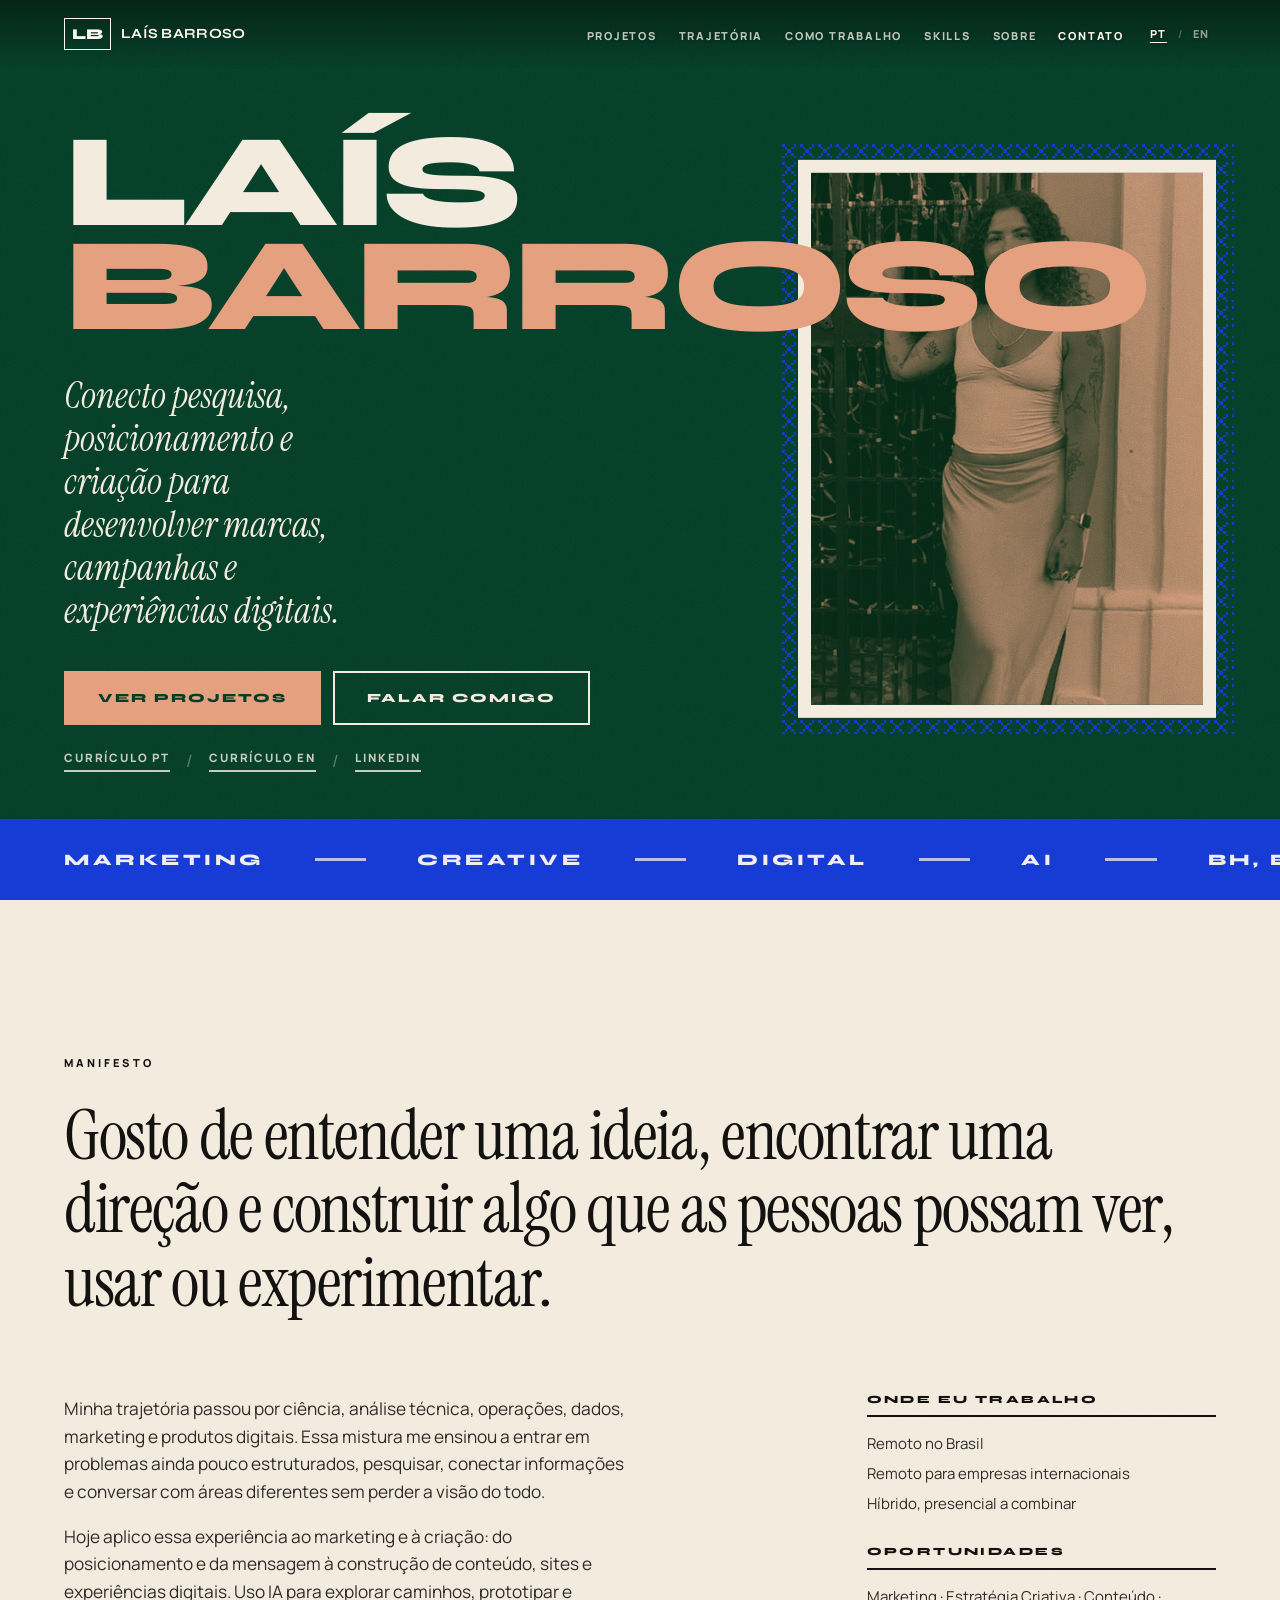
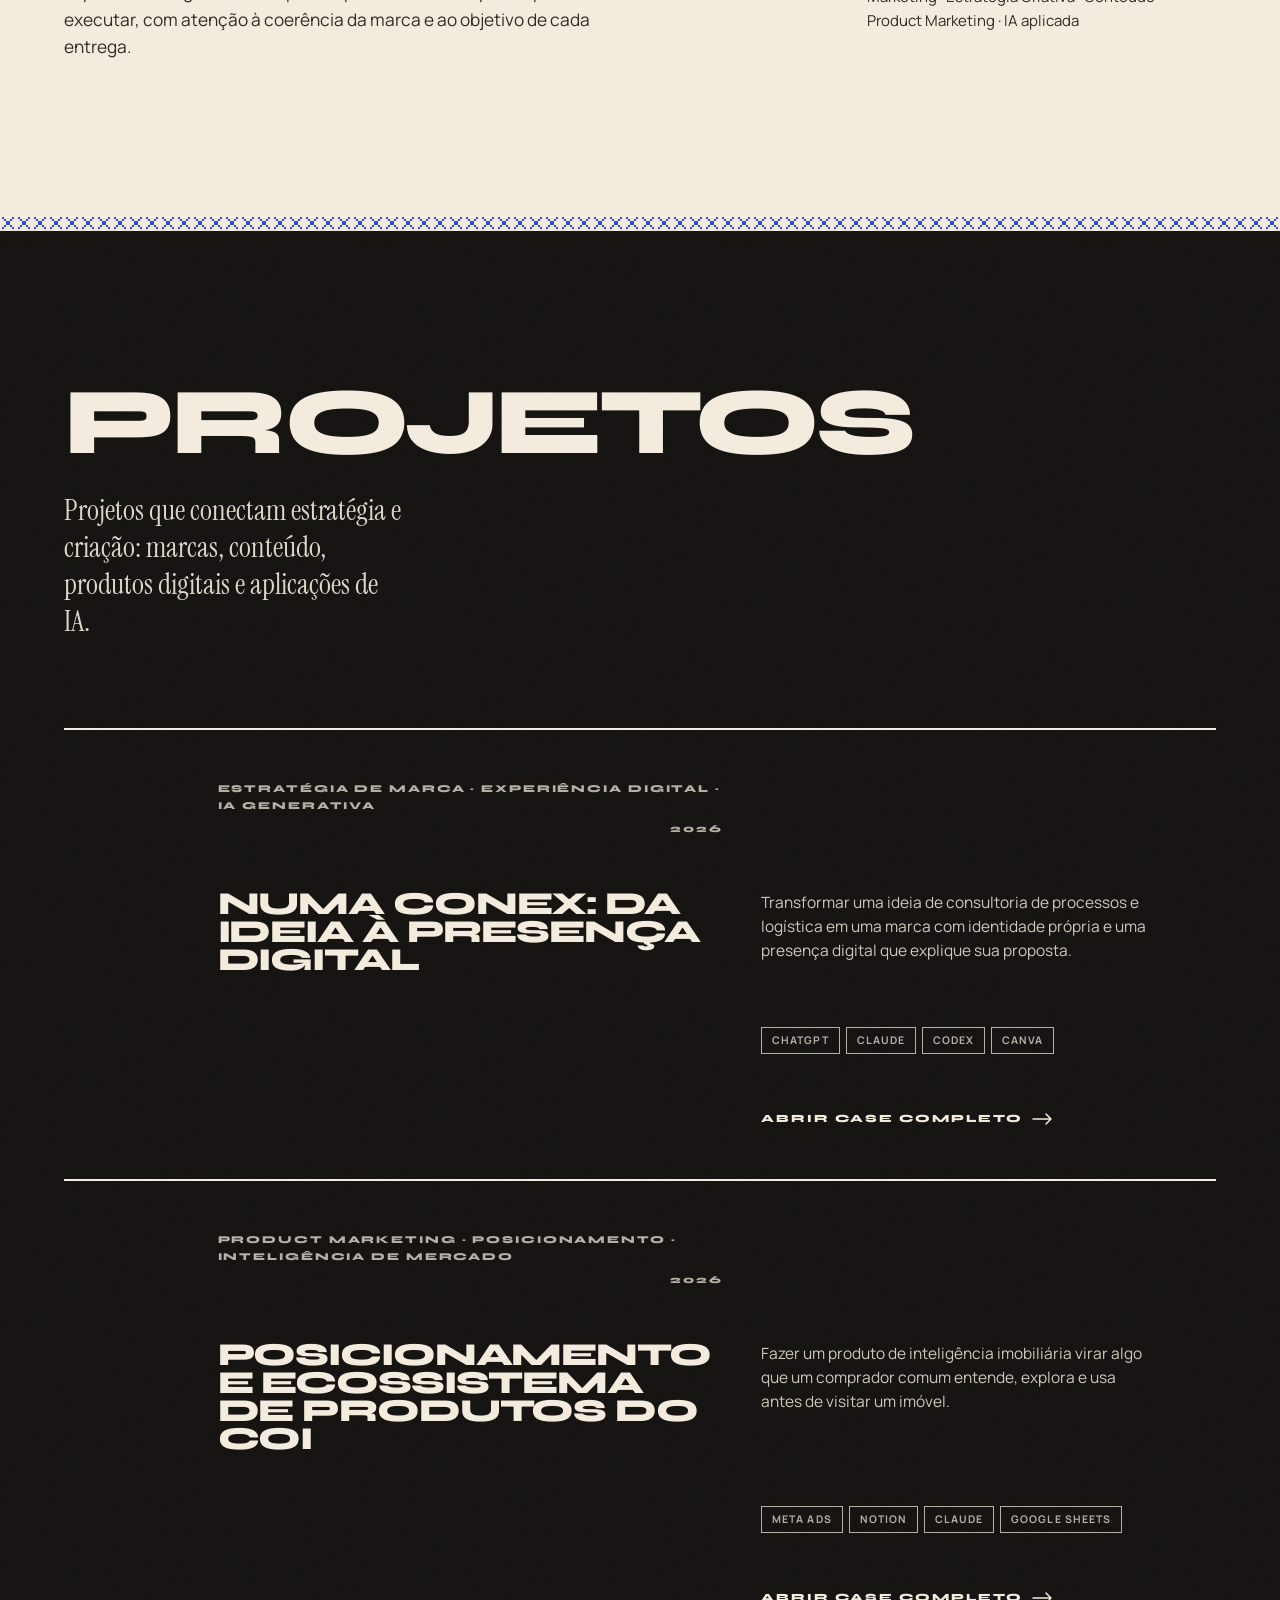
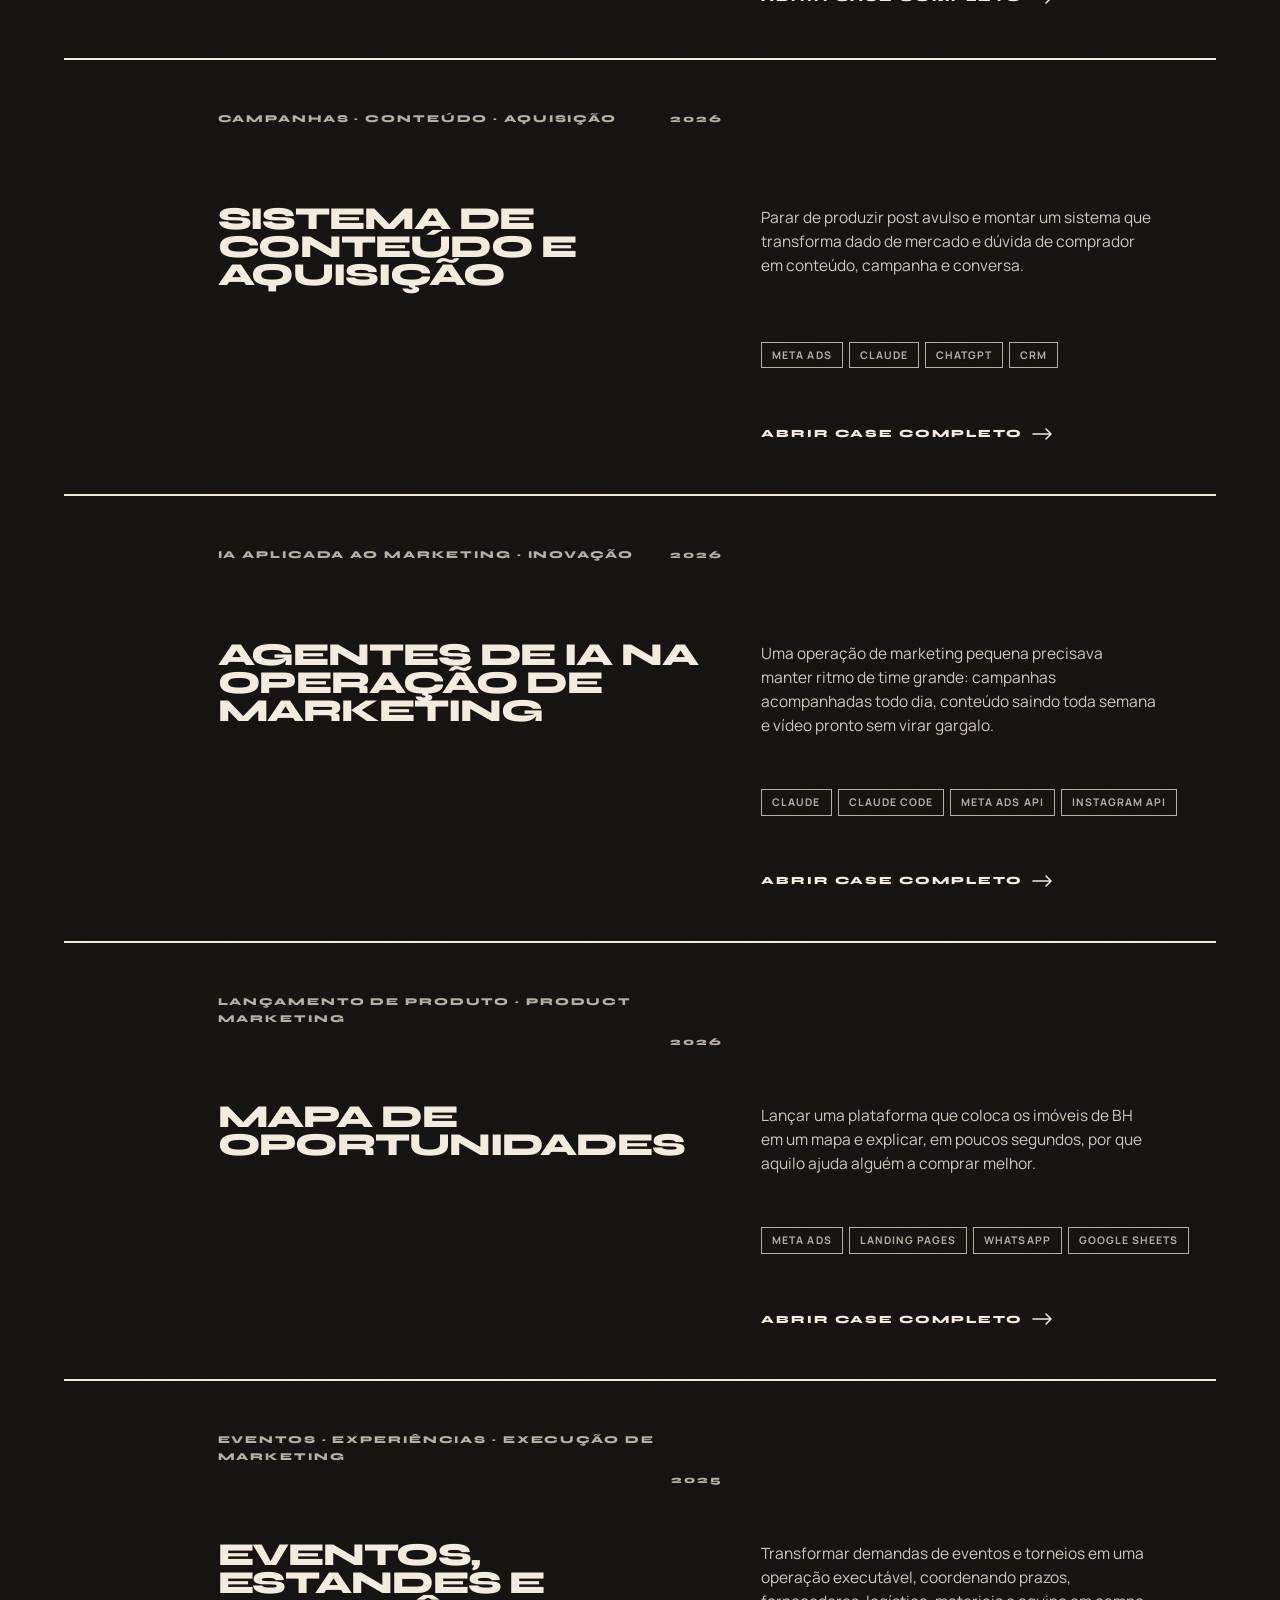
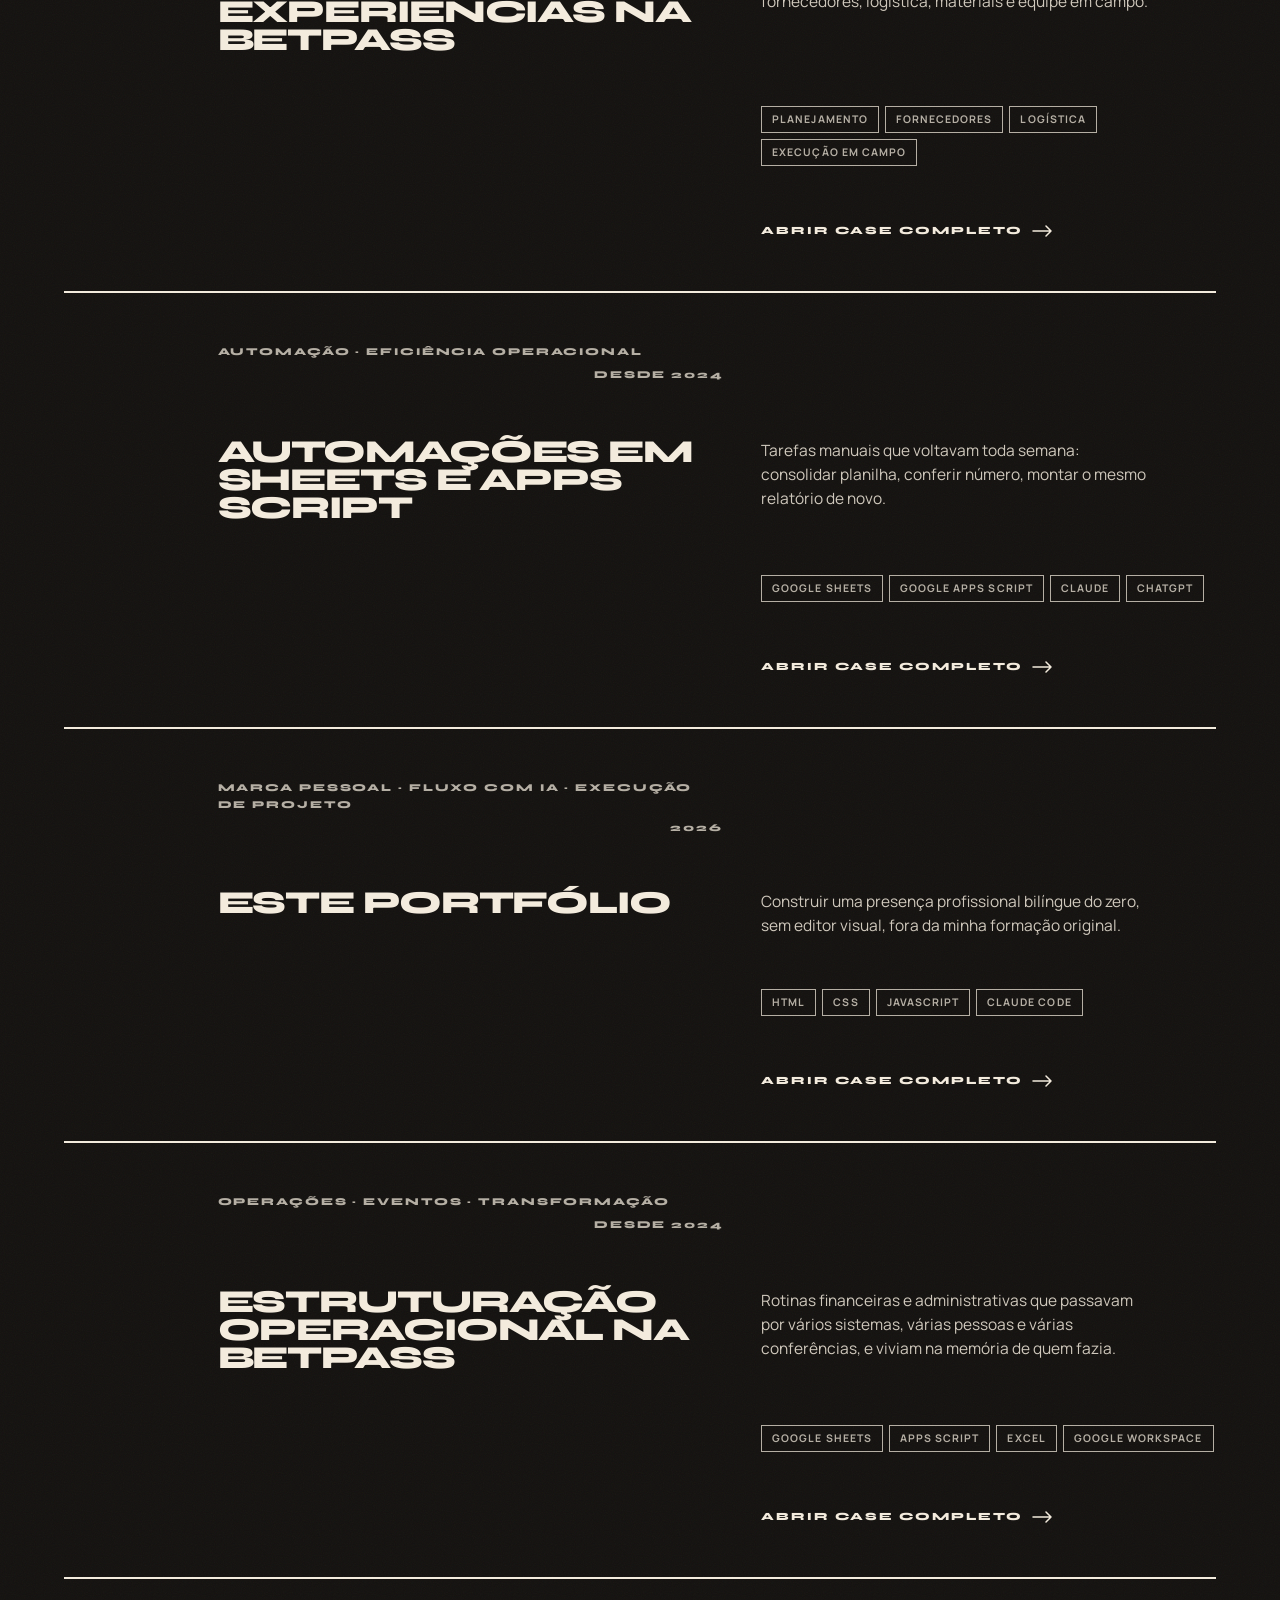
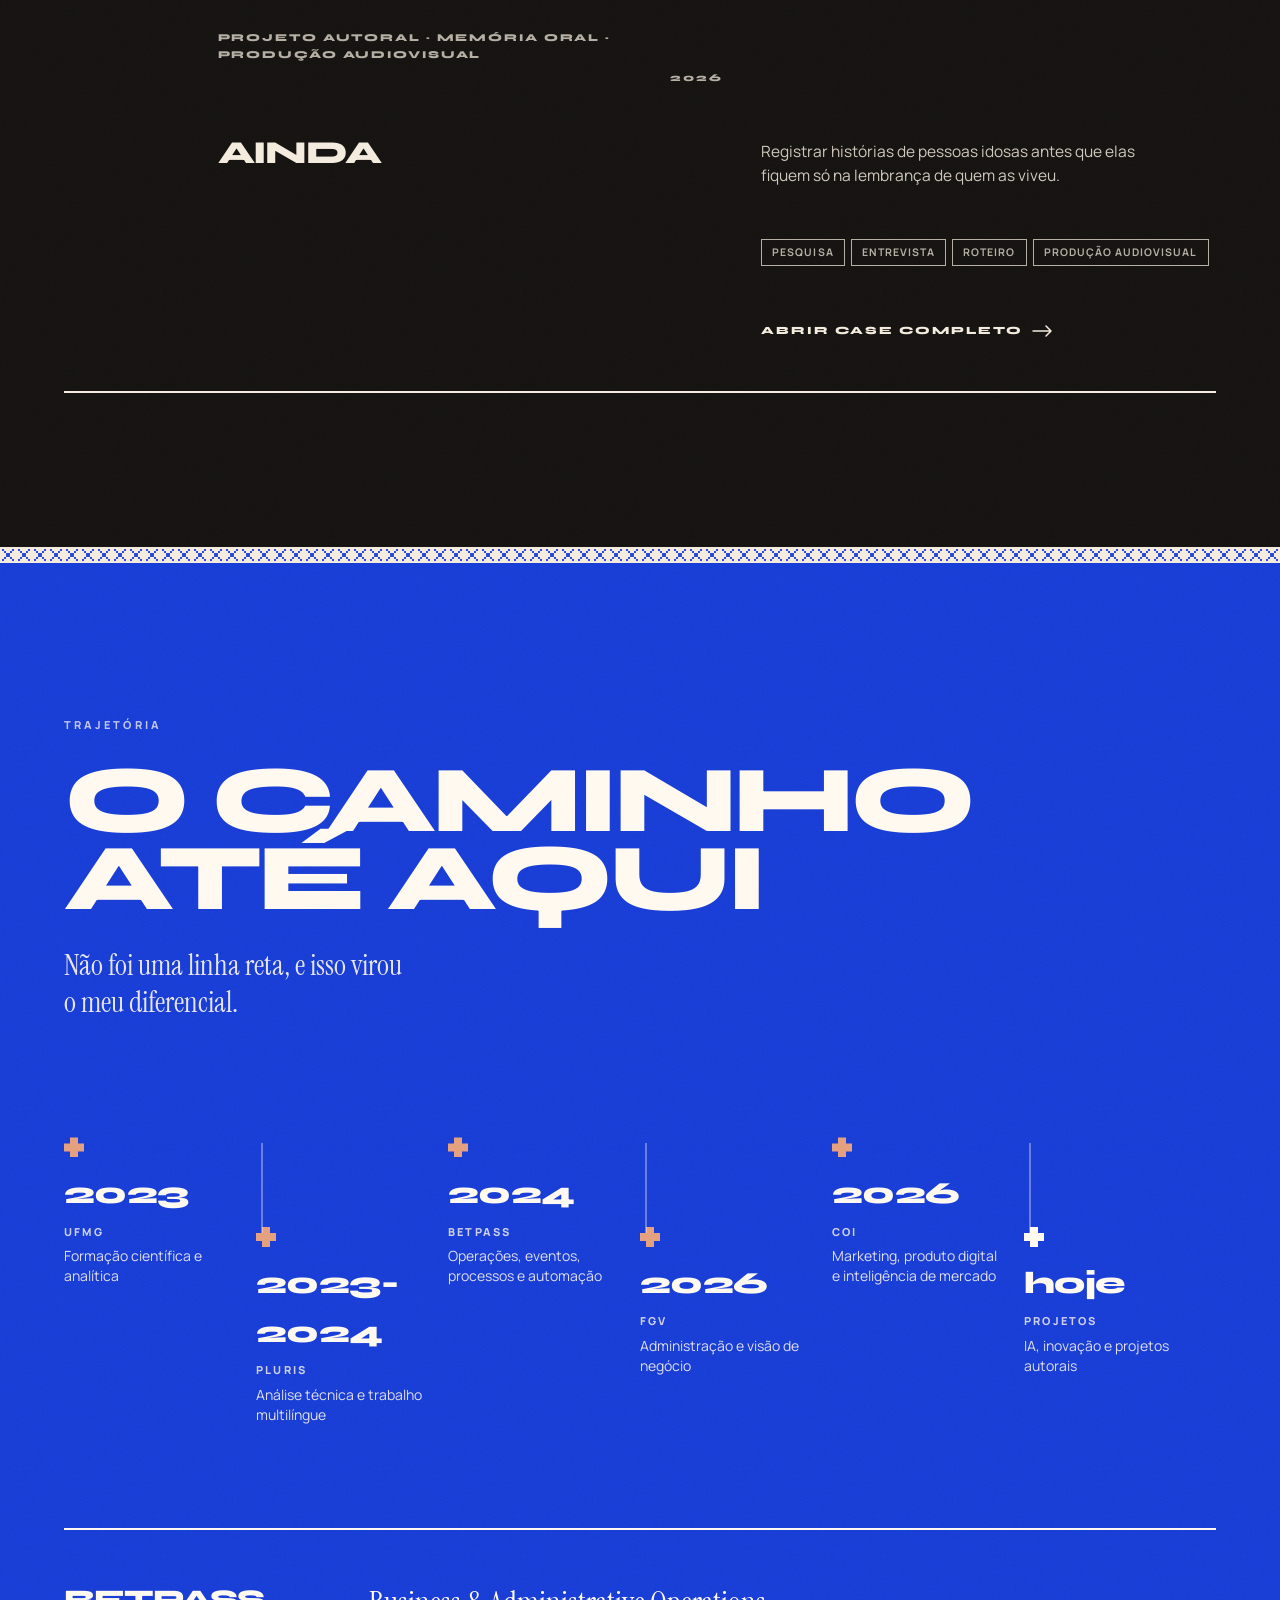
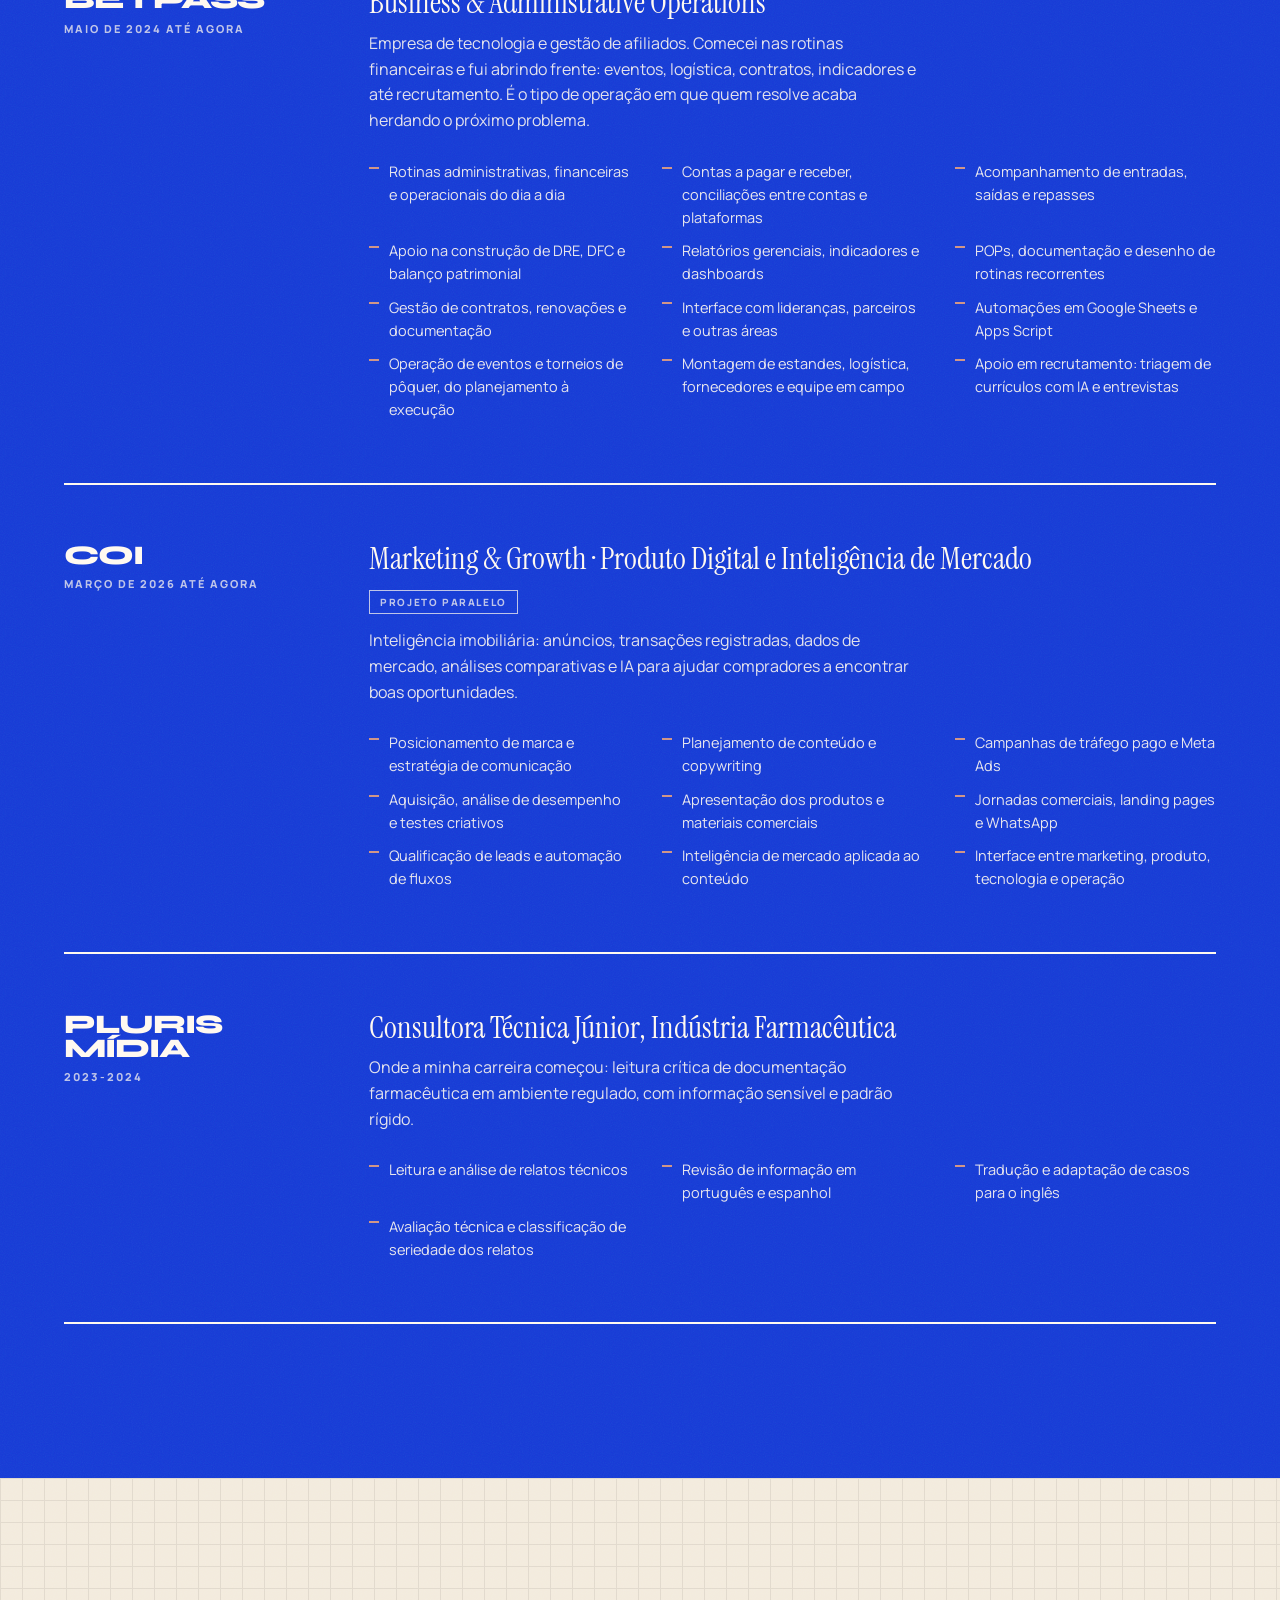
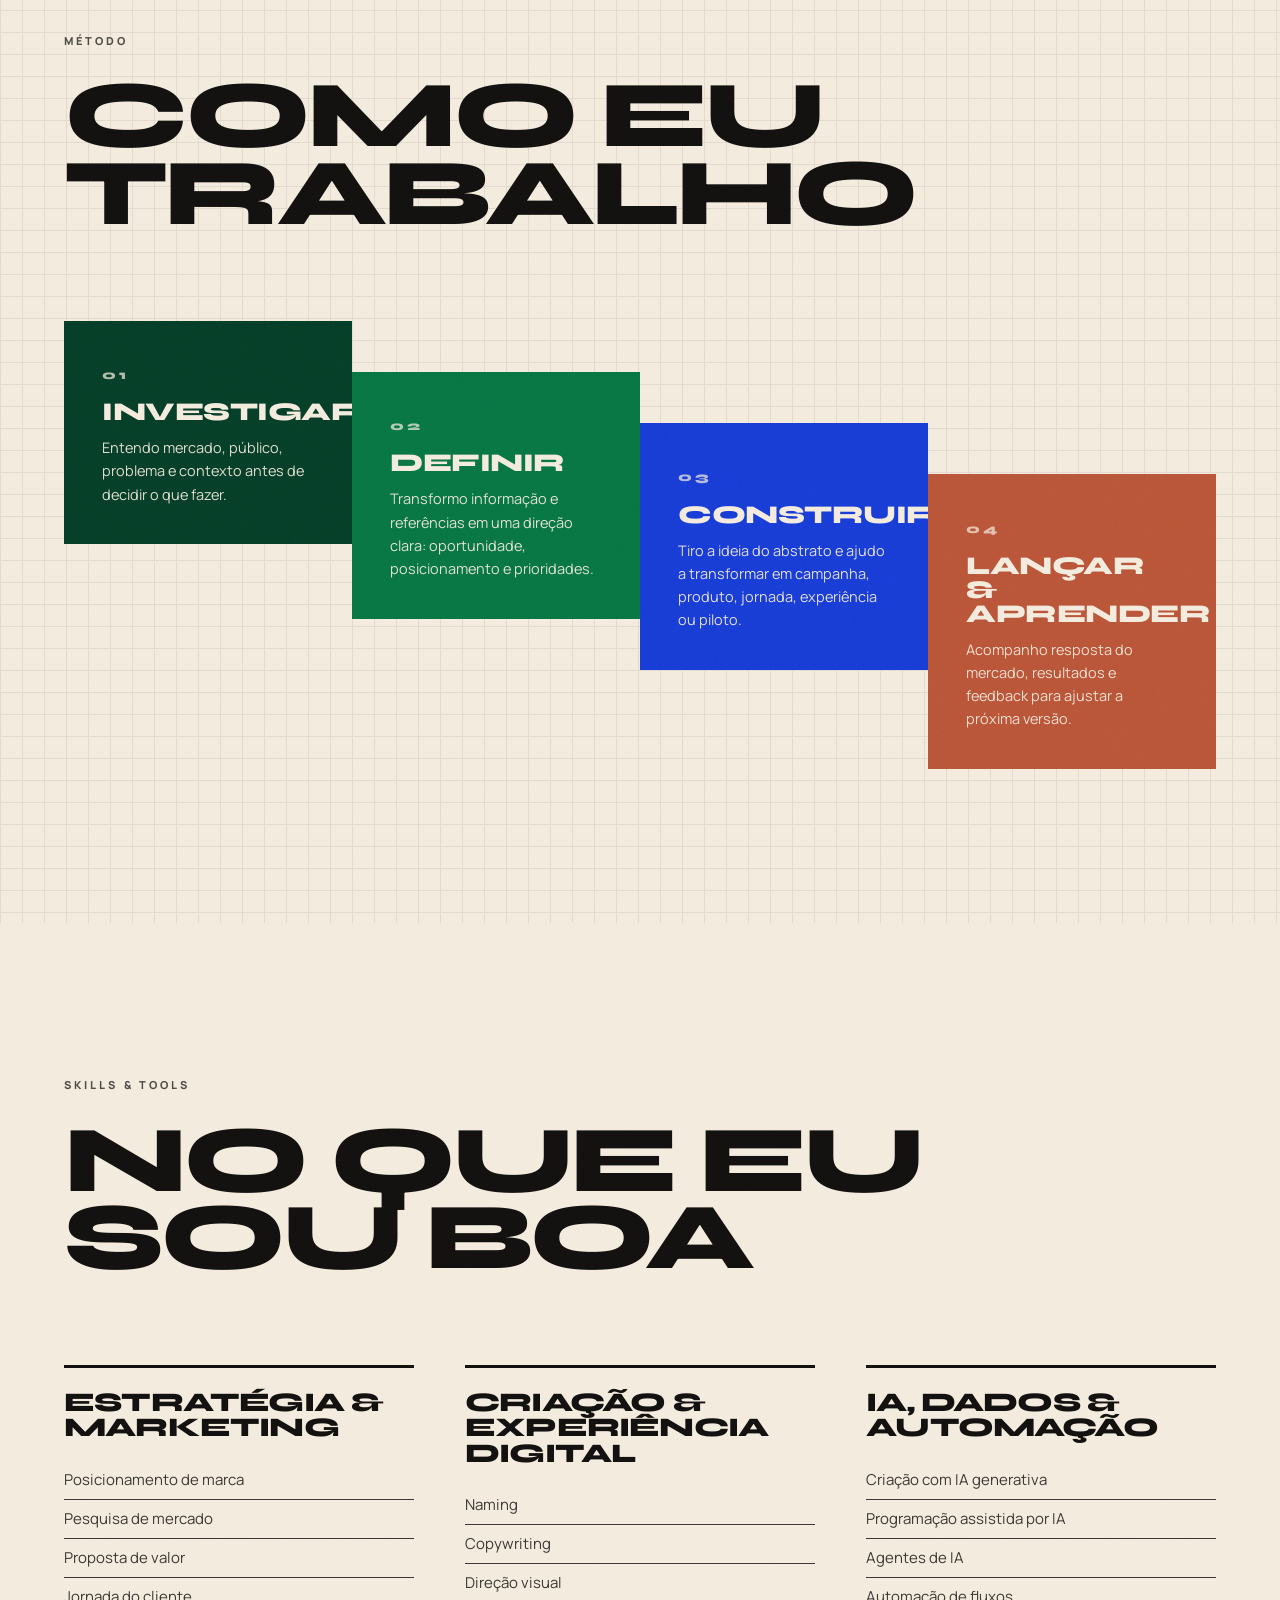
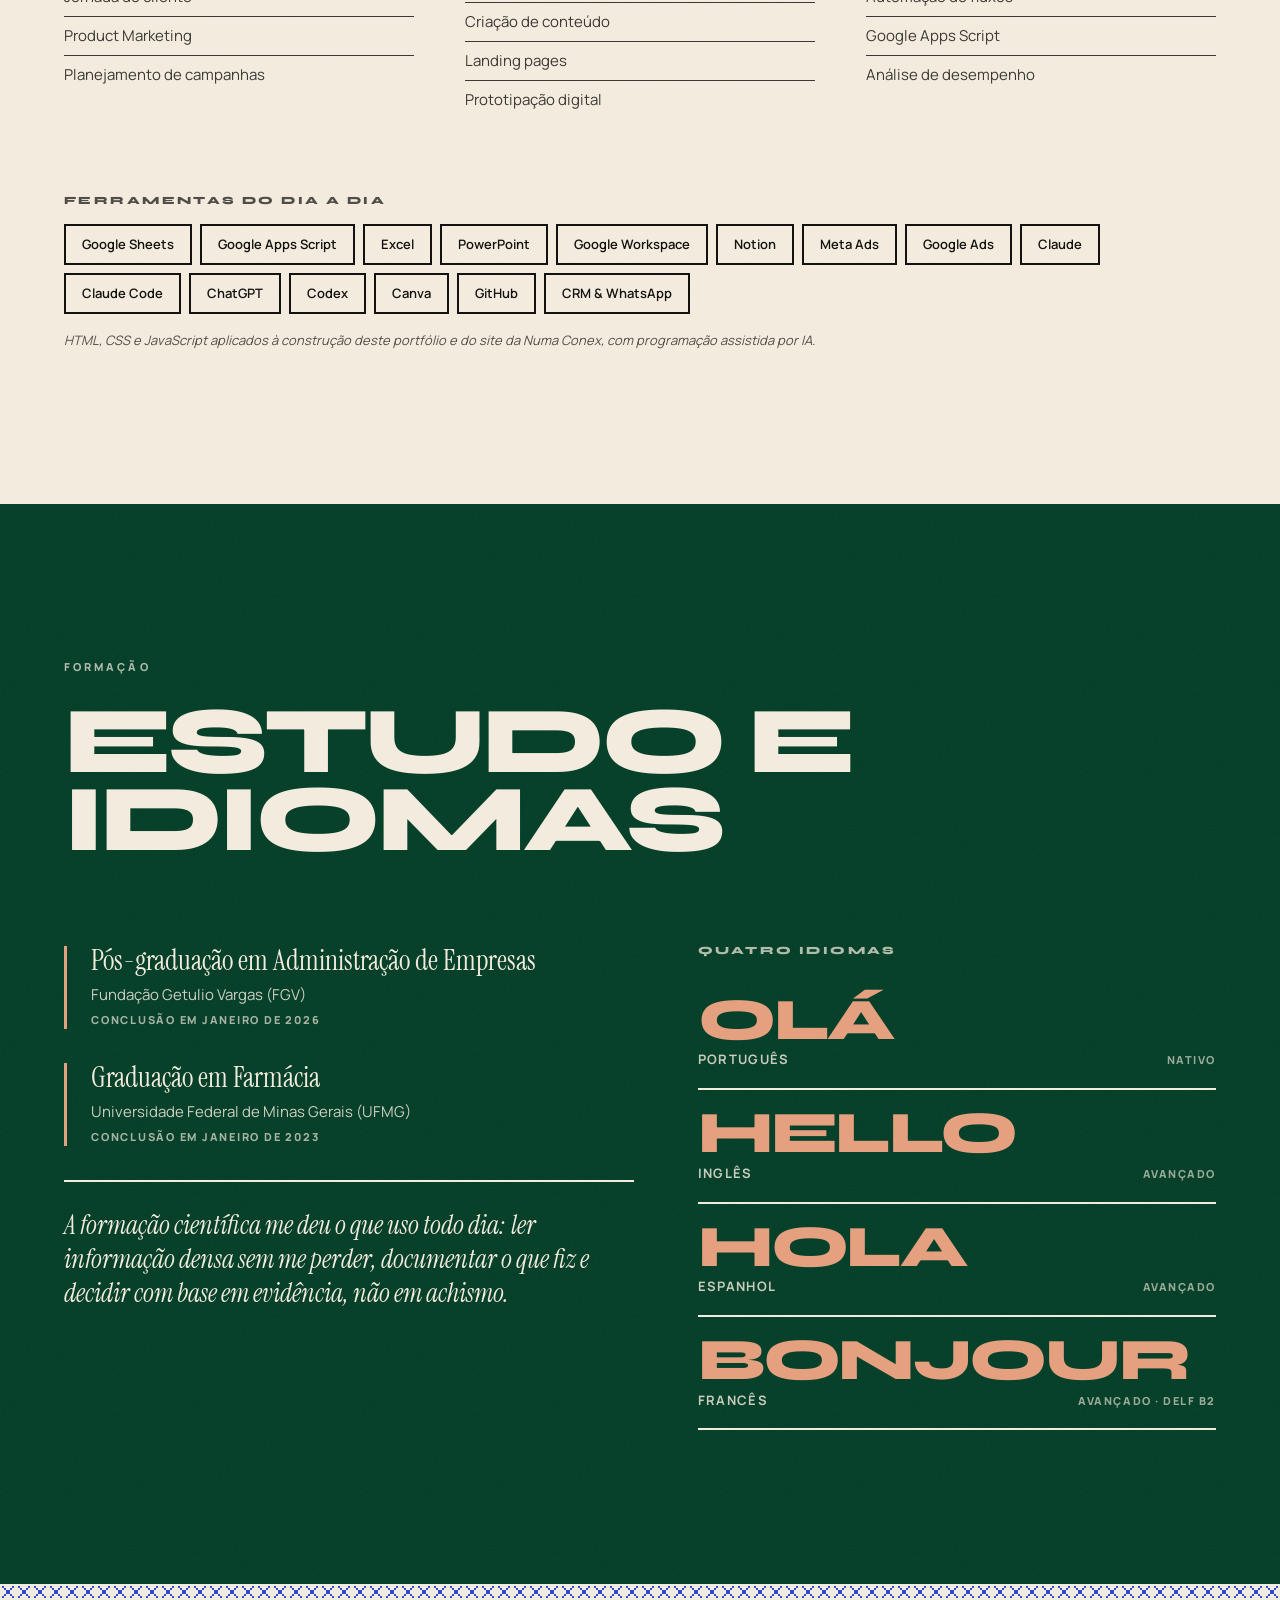
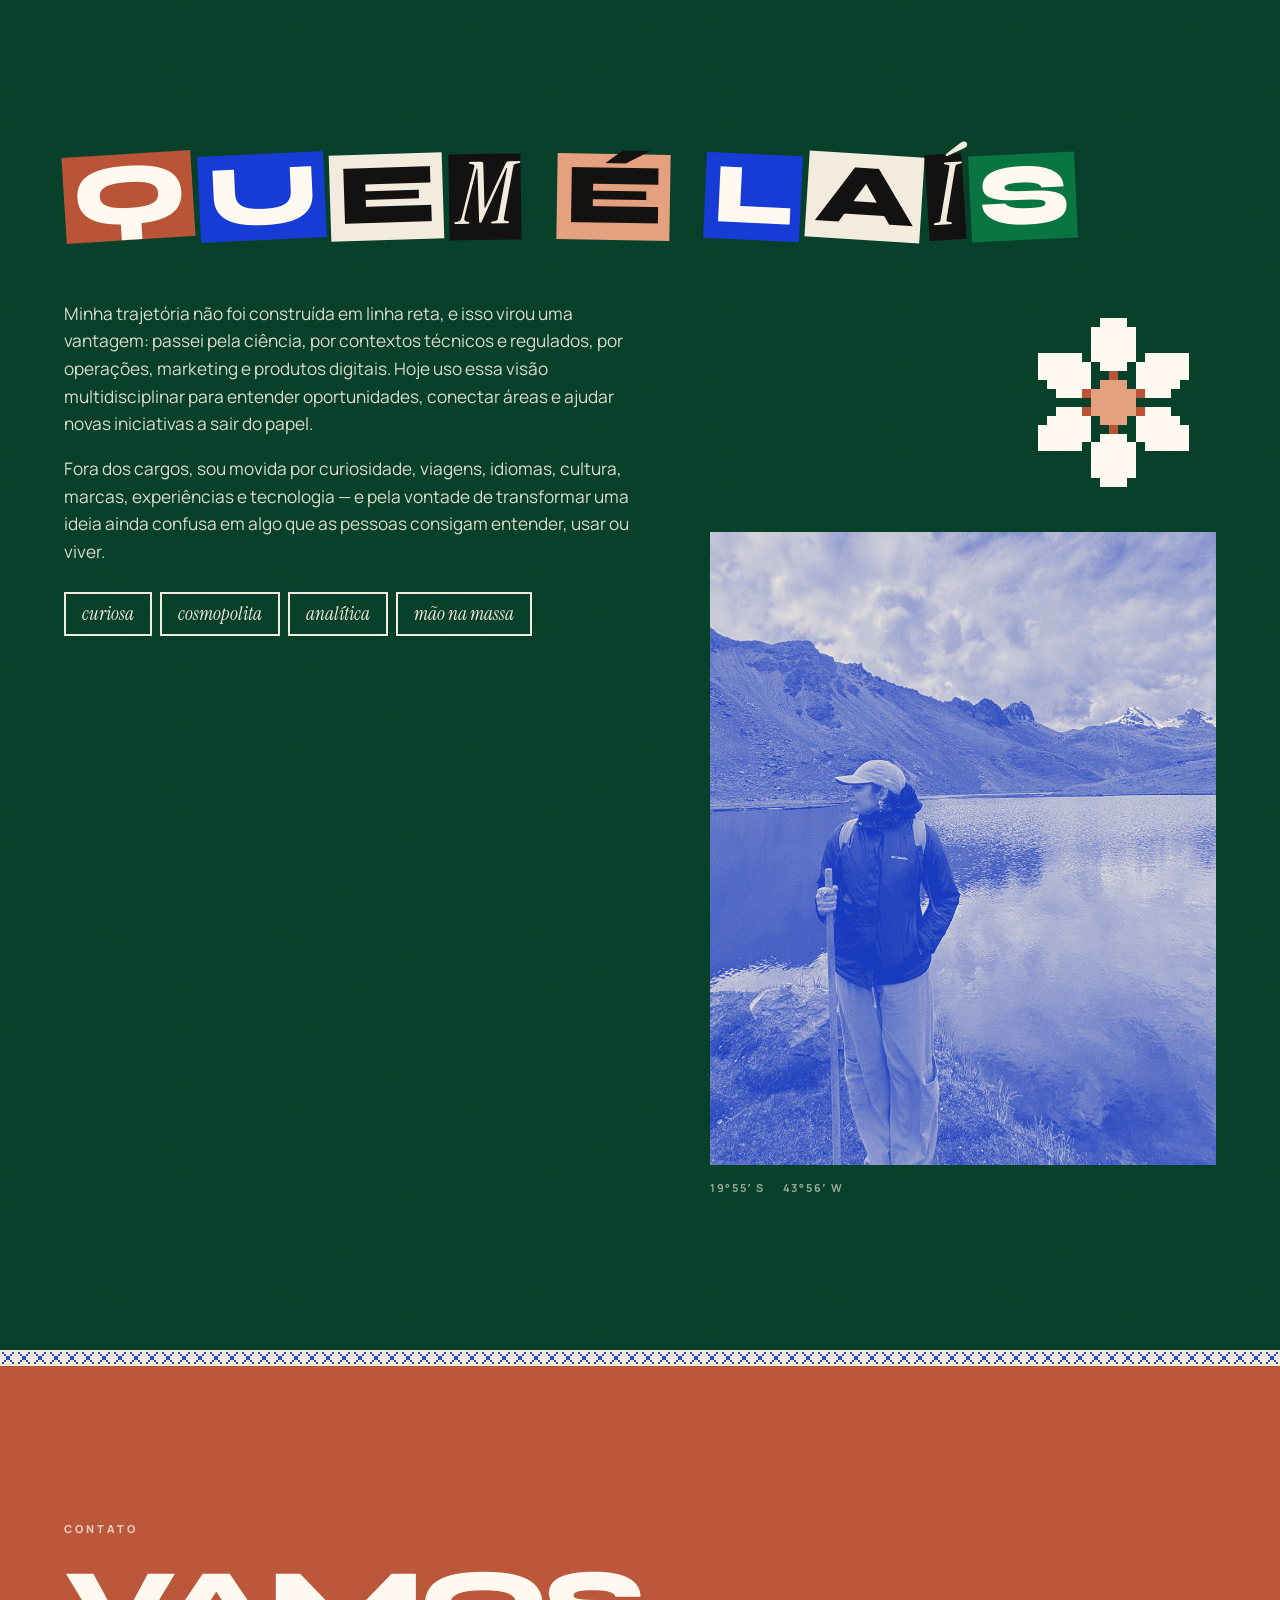
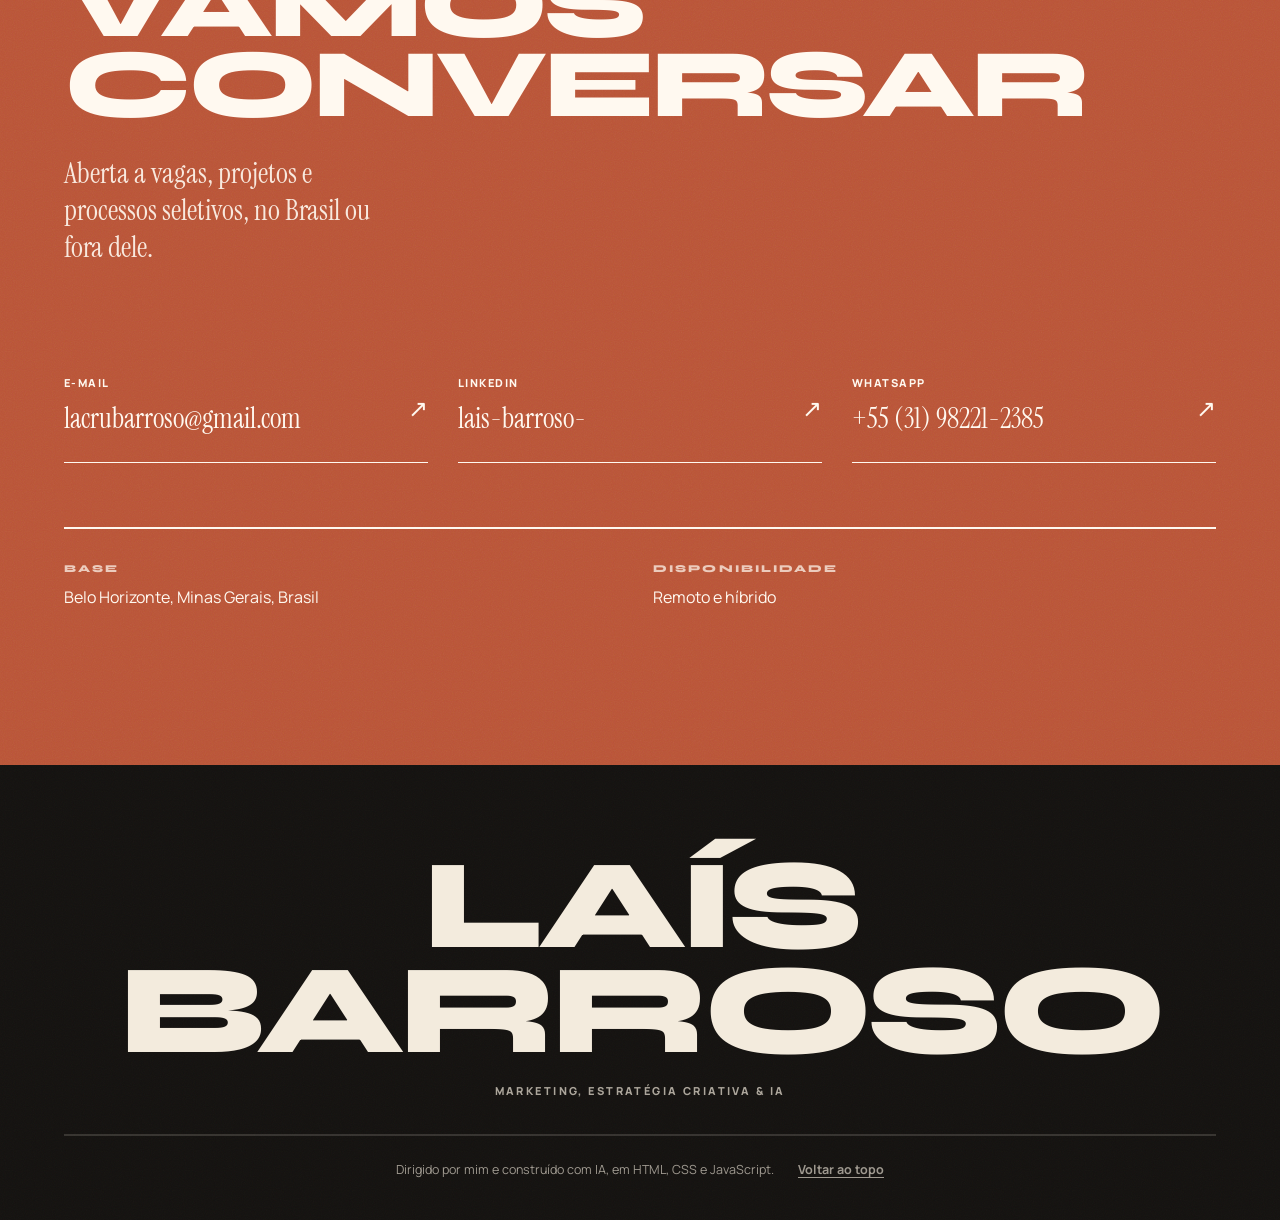
==== commit 87a30201: "Publish refreshed contact section" ====
--- a/index.html
+++ b/index.html
@@ -42,7 +42,7 @@
 
   <!-- O ?v= sobe a cada publicação: sem ele o navegador segura a versão
        antiga por dez minutos e a mudança não aparece. -->
-  <link rel="stylesheet" href="styles.css?v=20260812d">
+  <link rel="stylesheet" href="styles.css?v=20261019-contact">
 </head>
 
 <body>
@@ -371,7 +371,7 @@
     <section class="sec s-terra contact" id="contato" aria-labelledby="contact-h">
       <div class="sec-head rv">
         <p class="eyebrow" data-i18n="contact.eyebrow">Contato</p>
-        <h2 class="sec-title big" id="contact-h" data-i18n="contact.title">Vamos conversar</h2>
+        <h2 class="sec-title big" id="contact-h" data-i18n="contact.title">Vamos conversar?</h2>
         <p class="sec-lead" data-i18n="contact.lead">Aberta a vagas, projetos e processos seletivos.</p>
       </div>
       <div class="contact-actions rv" id="contact-actions"></div>
@@ -407,6 +407,6 @@
 
   <script src="content-status.js?v=20260909"></script>
   <script src="content.js?v=20260909"></script>
-  <script src="script.js?v=20260812d"></script>
+  <script src="script.js?v=20261019-contact"></script>
 </body>
 </html>
--- a/styles.css
+++ b/styles.css
@@ -373,6 +373,12 @@
    13. CONTATO E FOOTER
    =================================================================== */
 .contact-actions{display:flex;flex-wrap:wrap;gap:12px;margin:clamp(30px,4vw,50px) 0 clamp(40px,5vw,64px)}
+.contact-actions{display:grid;grid-template-columns:repeat(auto-fit,minmax(min(100%,250px),1fr));gap:0 30px}
+.contact-link{display:grid;grid-template-columns:1fr auto;gap:5px 12px;padding:20px 0;border-bottom:1px solid currentColor;text-decoration:none;color:inherit;transition:opacity .2s ease}
+.contact-link:hover{opacity:.7}
+.contact-link-label{grid-column:1;display:block;font-size:11px;letter-spacing:.13em;text-transform:uppercase;font-weight:800}
+.contact-link-value{grid-column:1;min-width:0;overflow-wrap:anywhere;font-family:var(--serif);font-size:clamp(20px,2.2vw,28px)}
+.contact-link-arrow{grid-column:2;grid-row:1 / span 2;align-self:center;font-size:24px}
 .contact-soon{font-family:var(--serif);font-style:italic;font-size:20px;opacity:.82}
 .contact-meta{display:grid;grid-template-columns:repeat(auto-fit,minmax(240px,1fr));gap:26px;
   padding-top:32px;border-top:2px solid currentColor}
